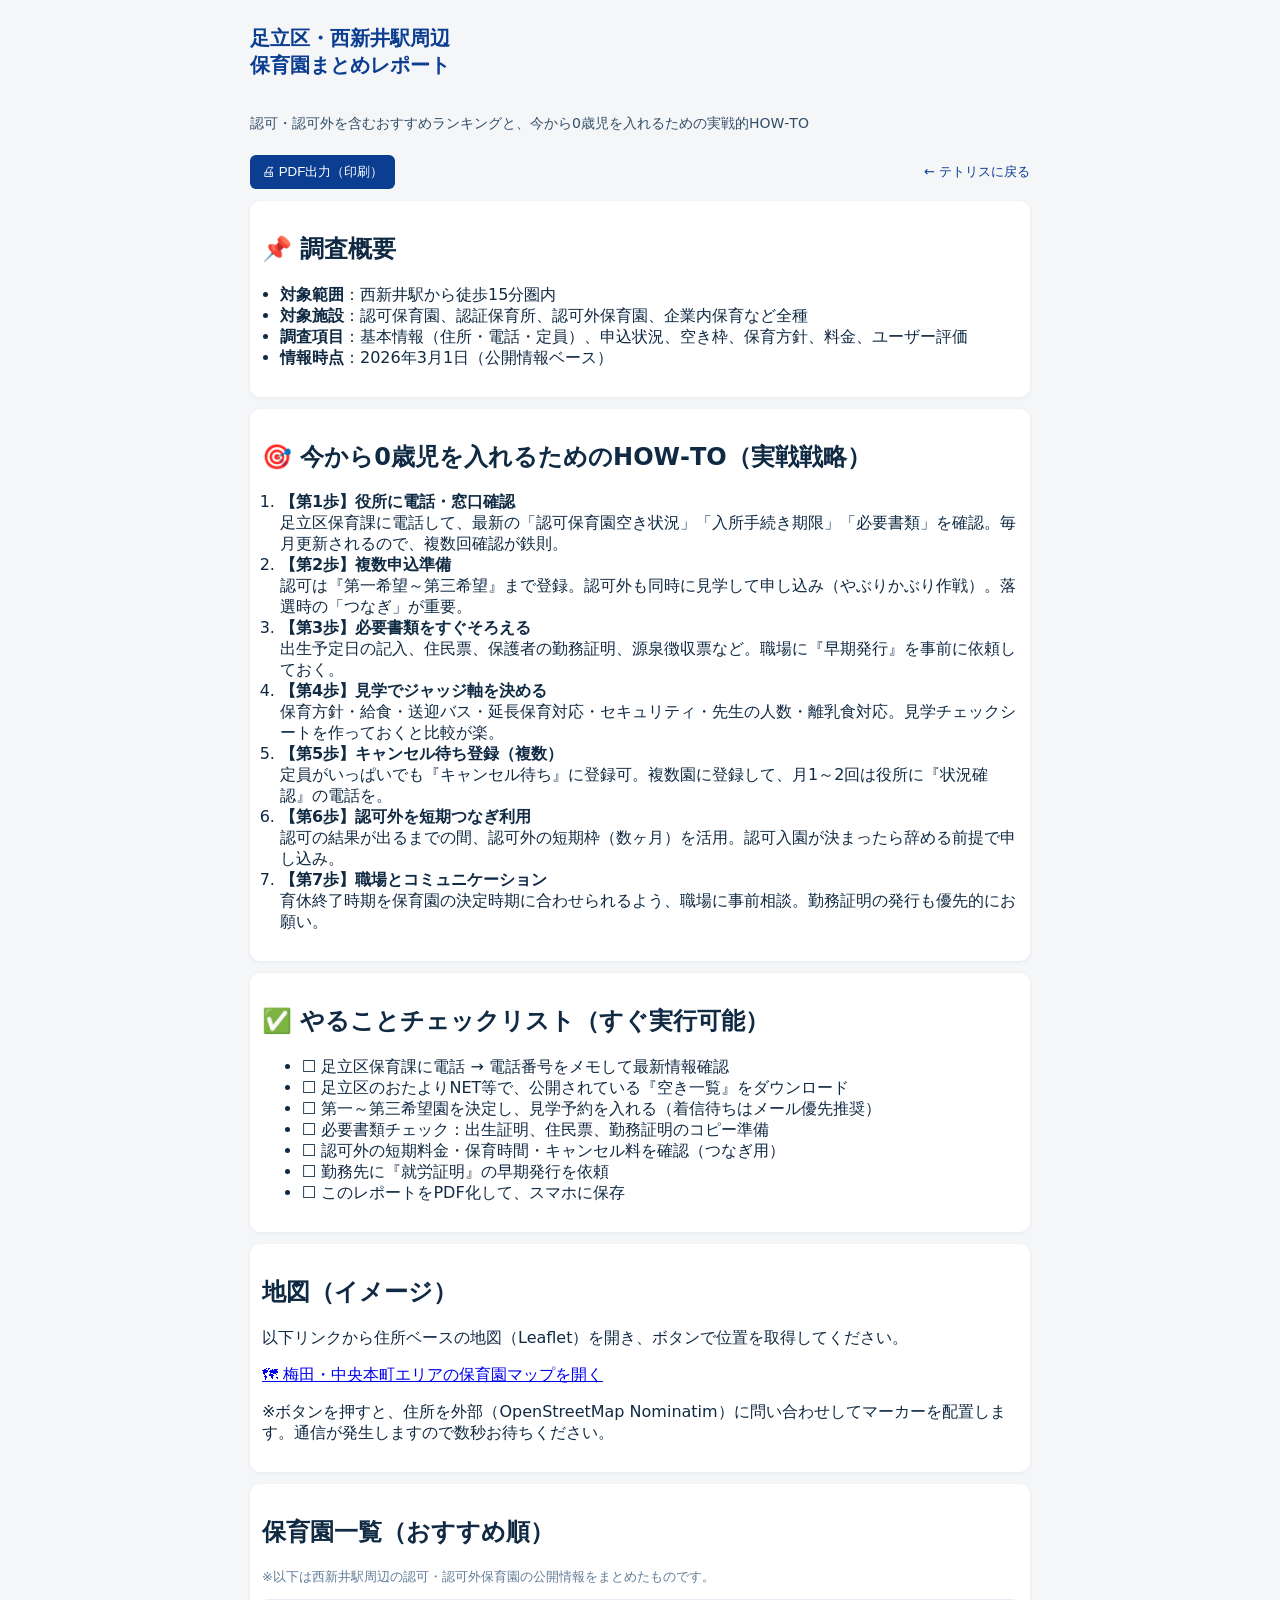
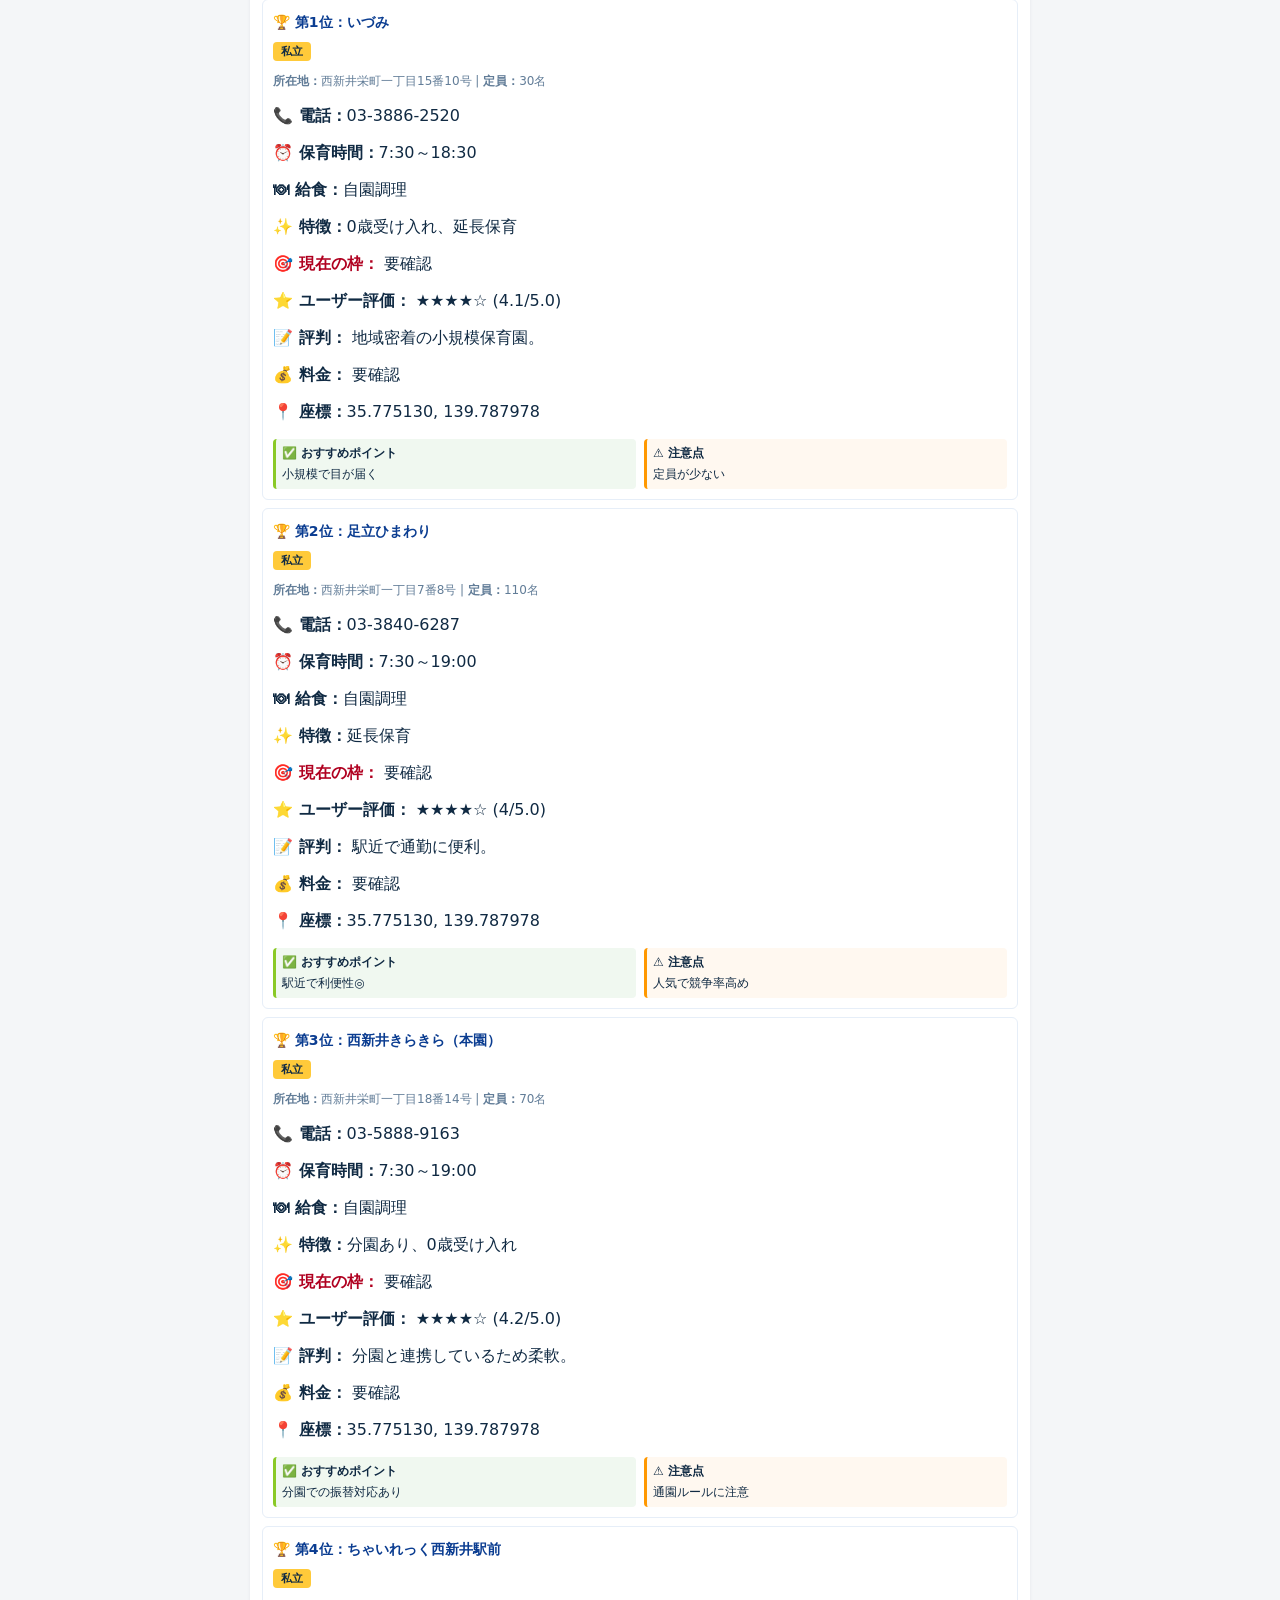
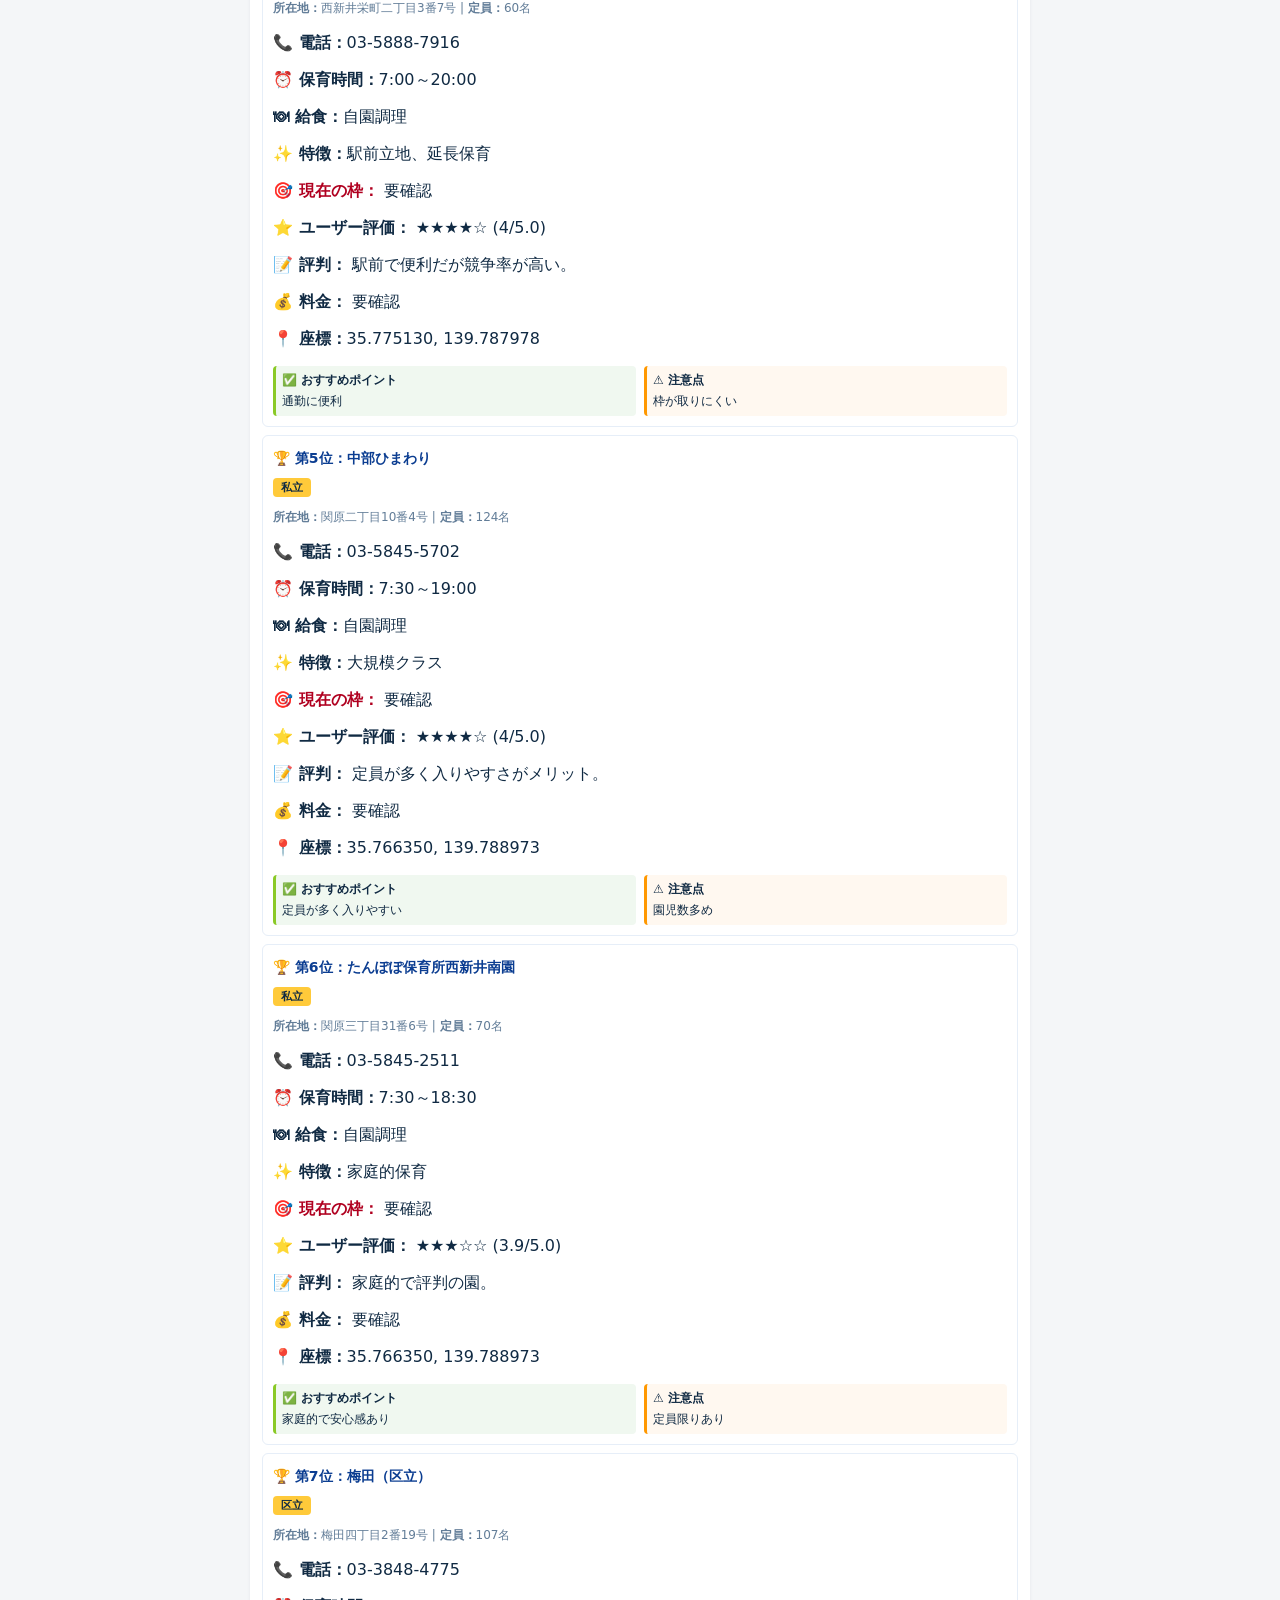
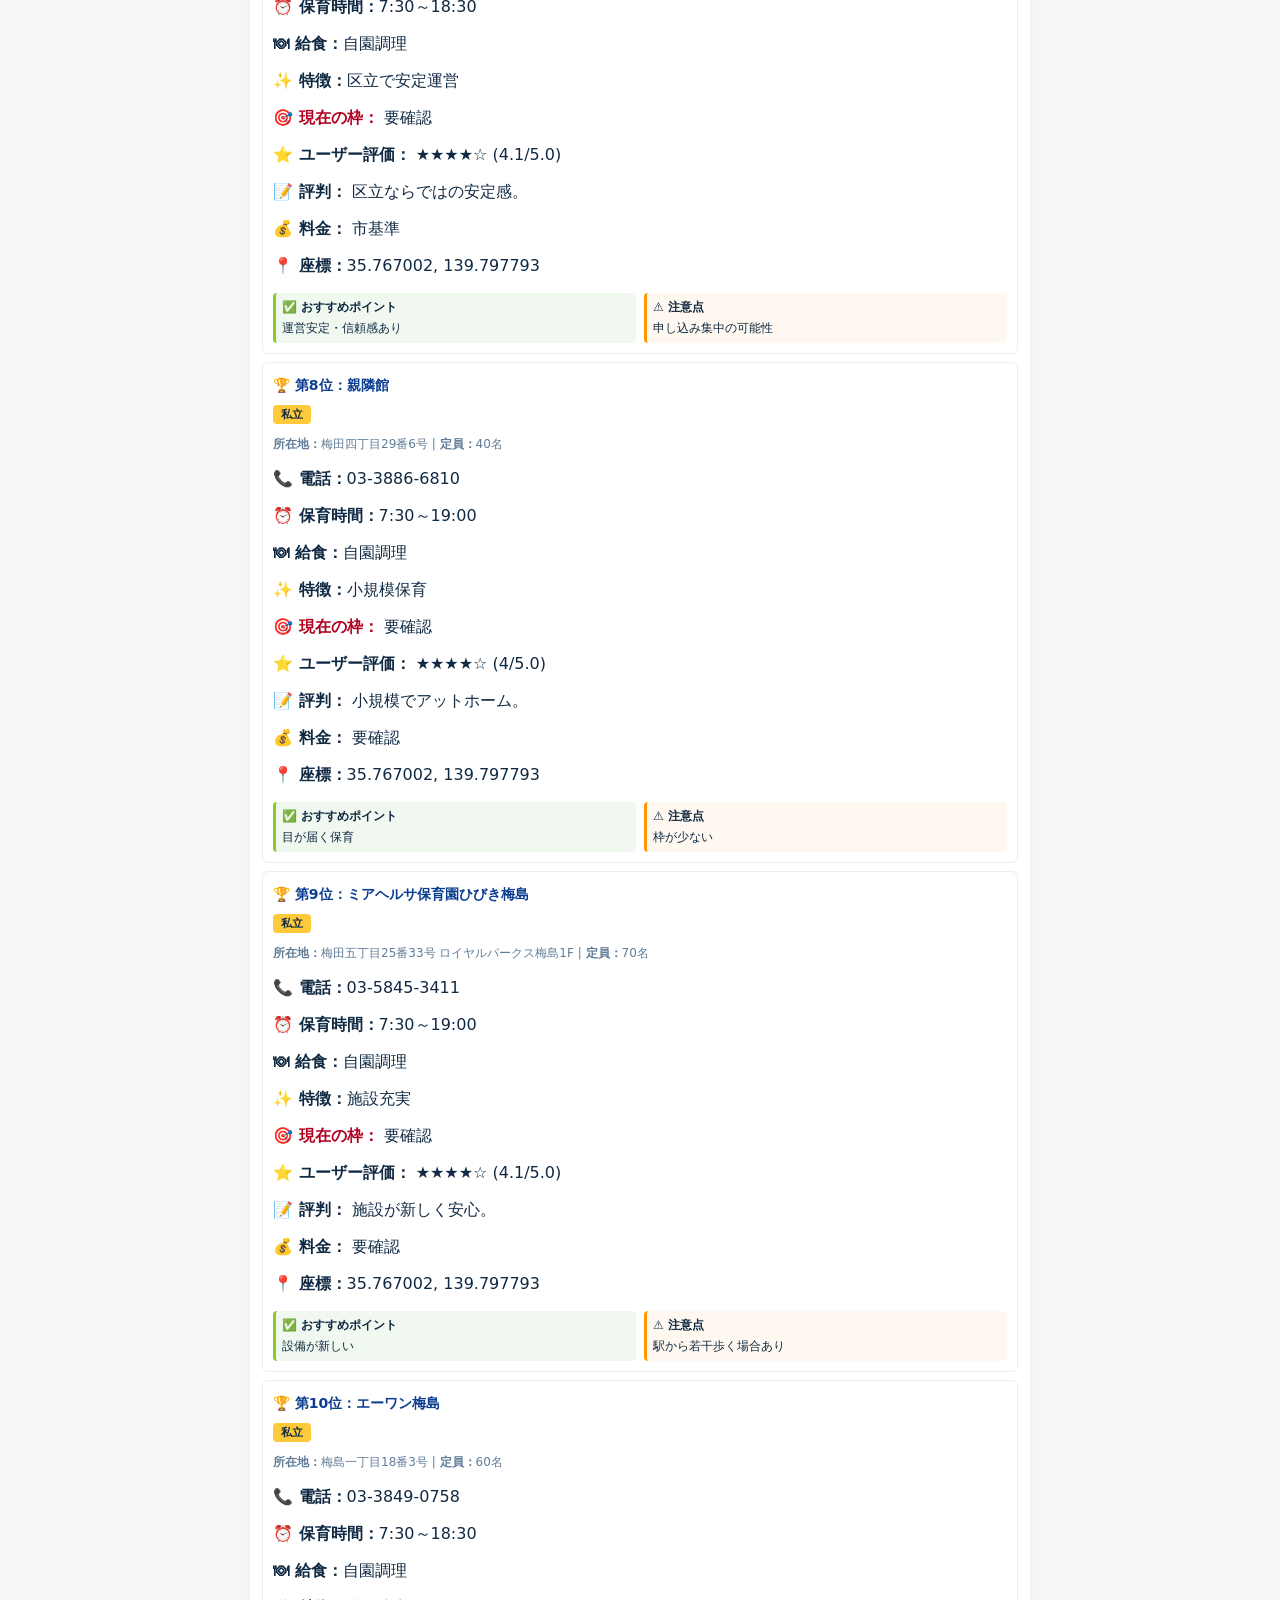
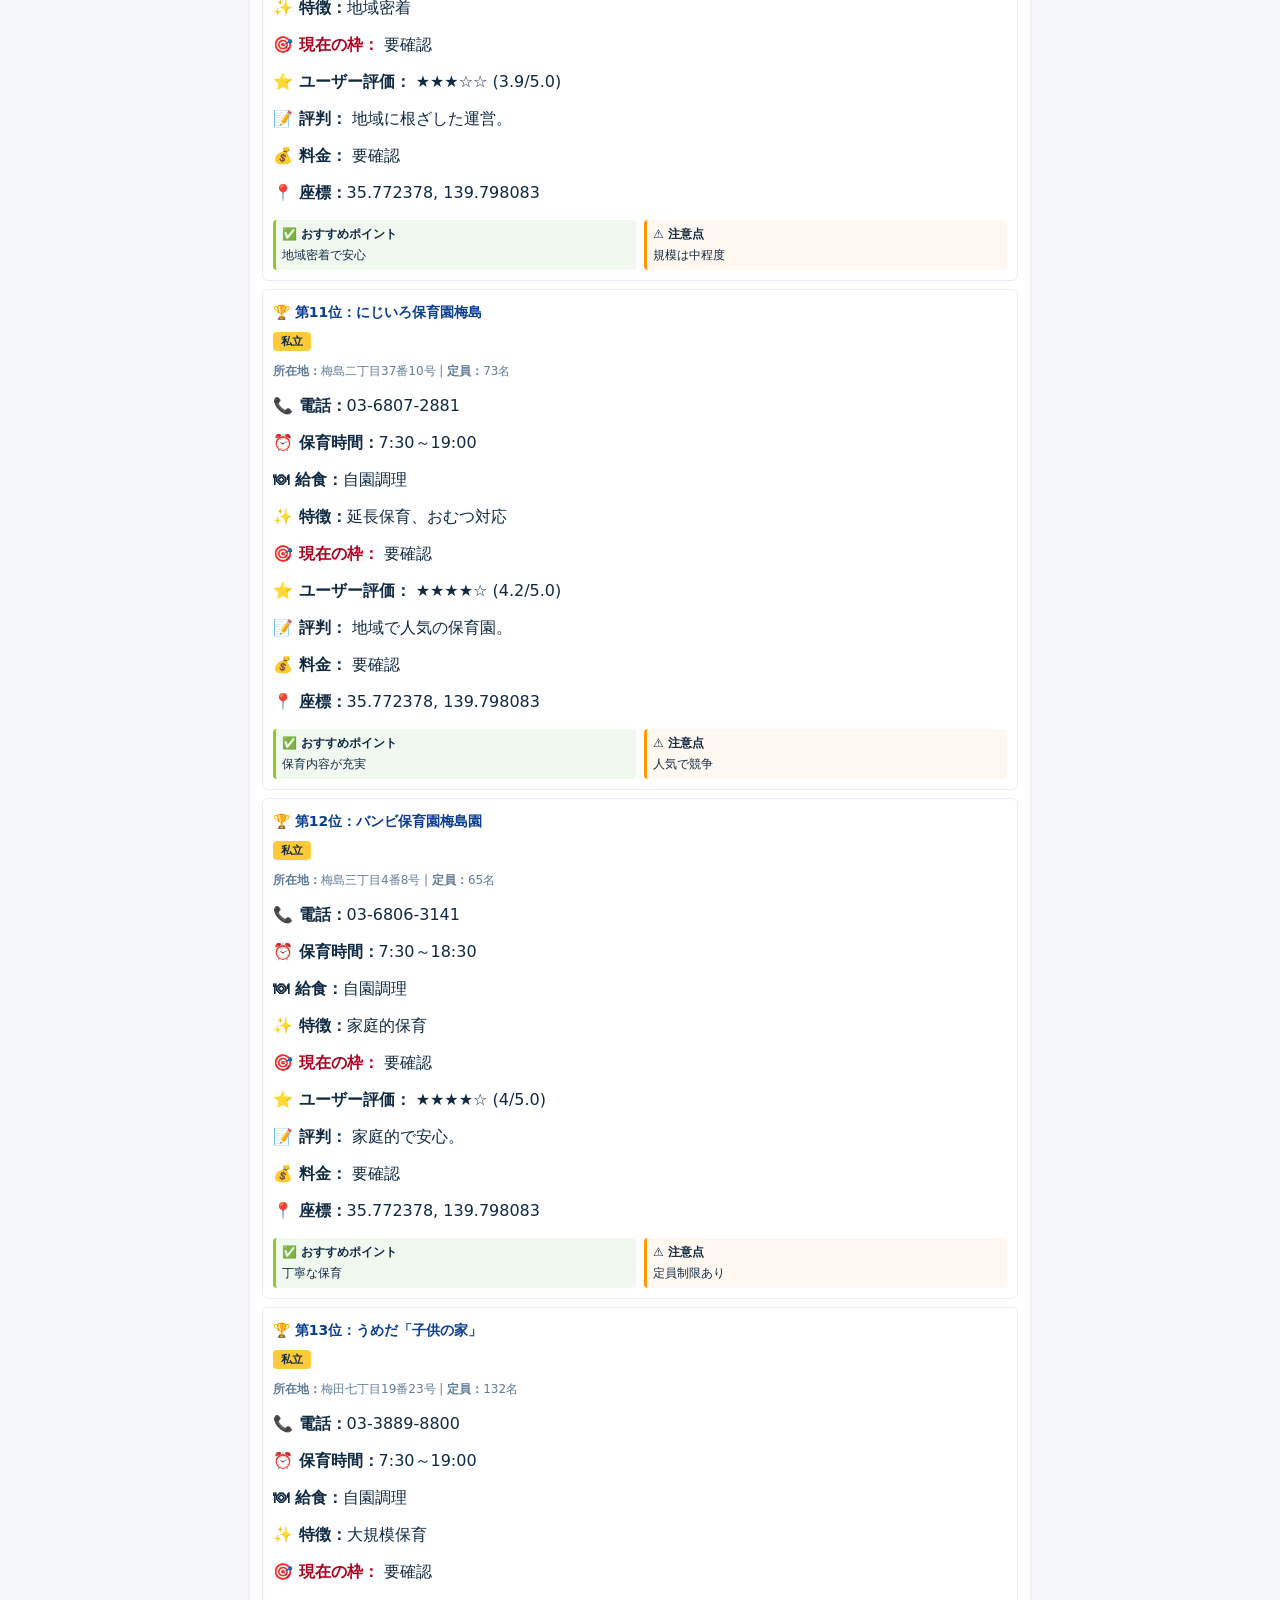
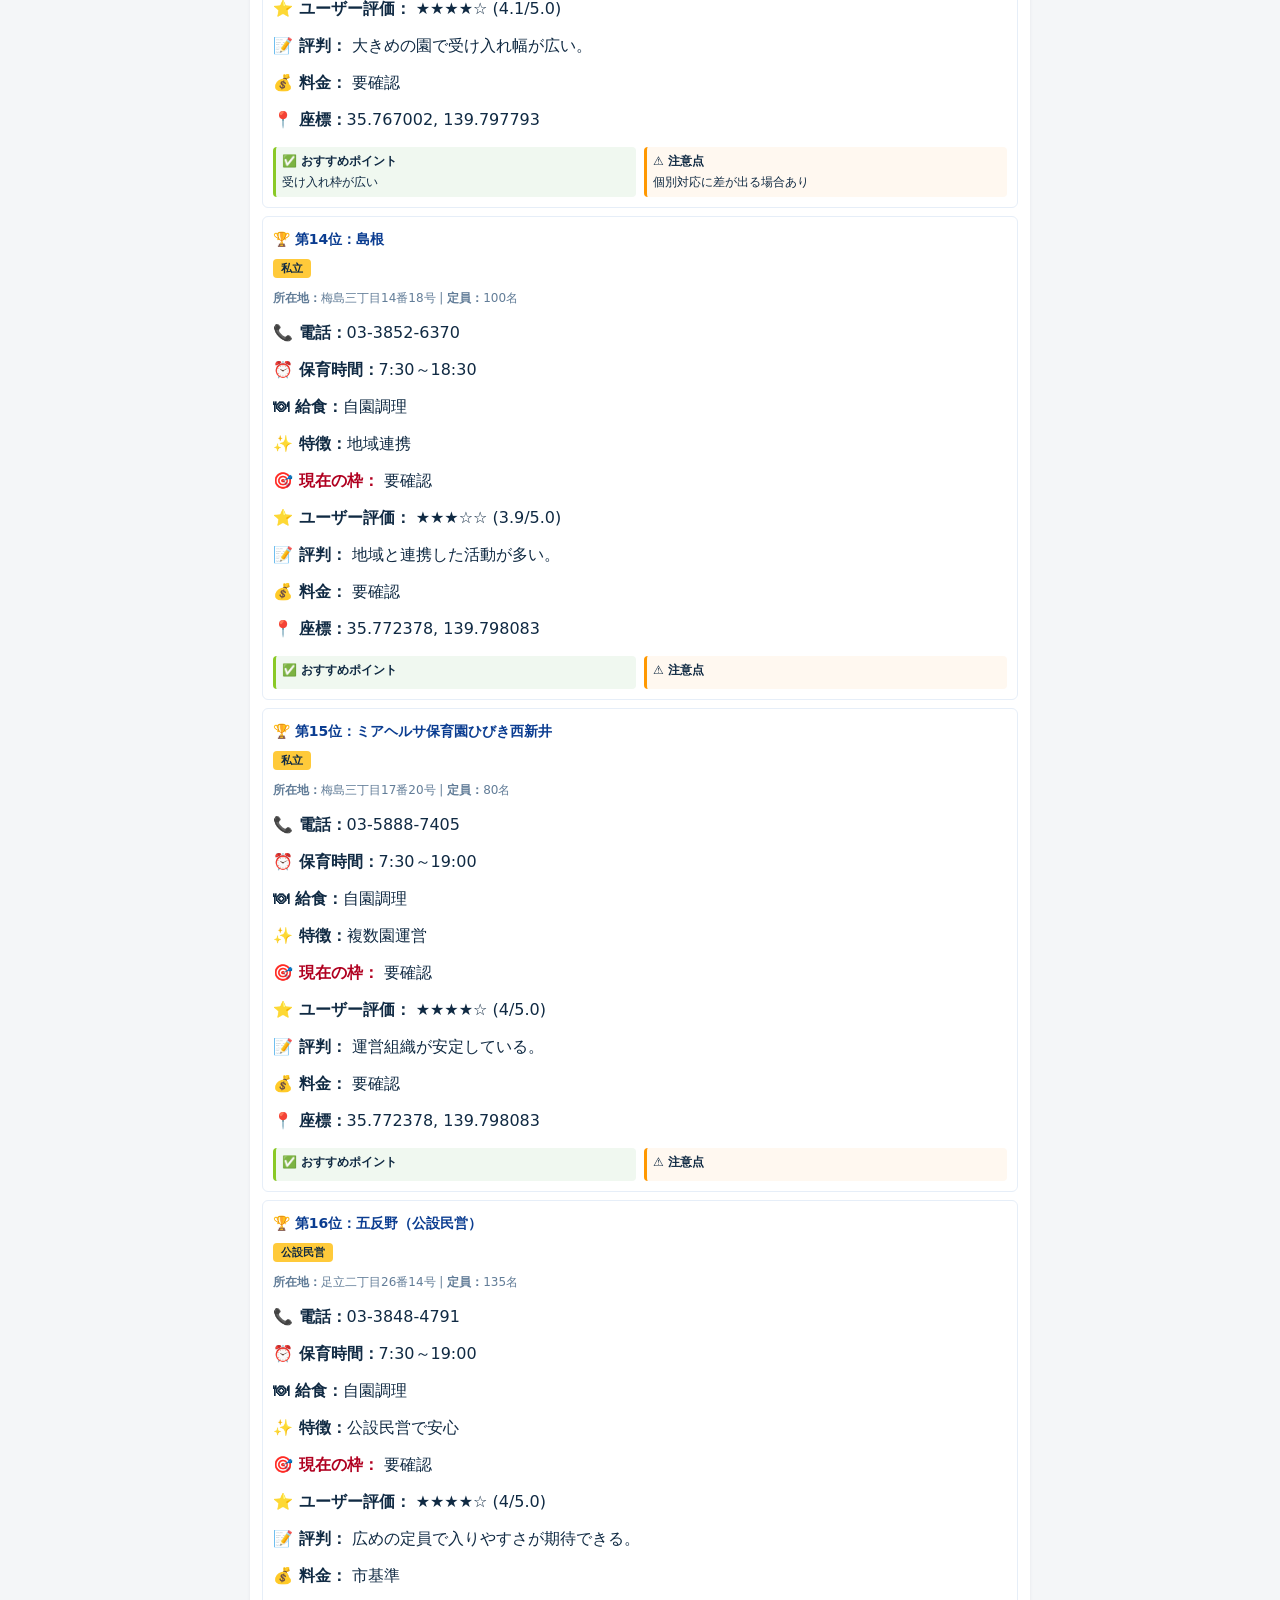
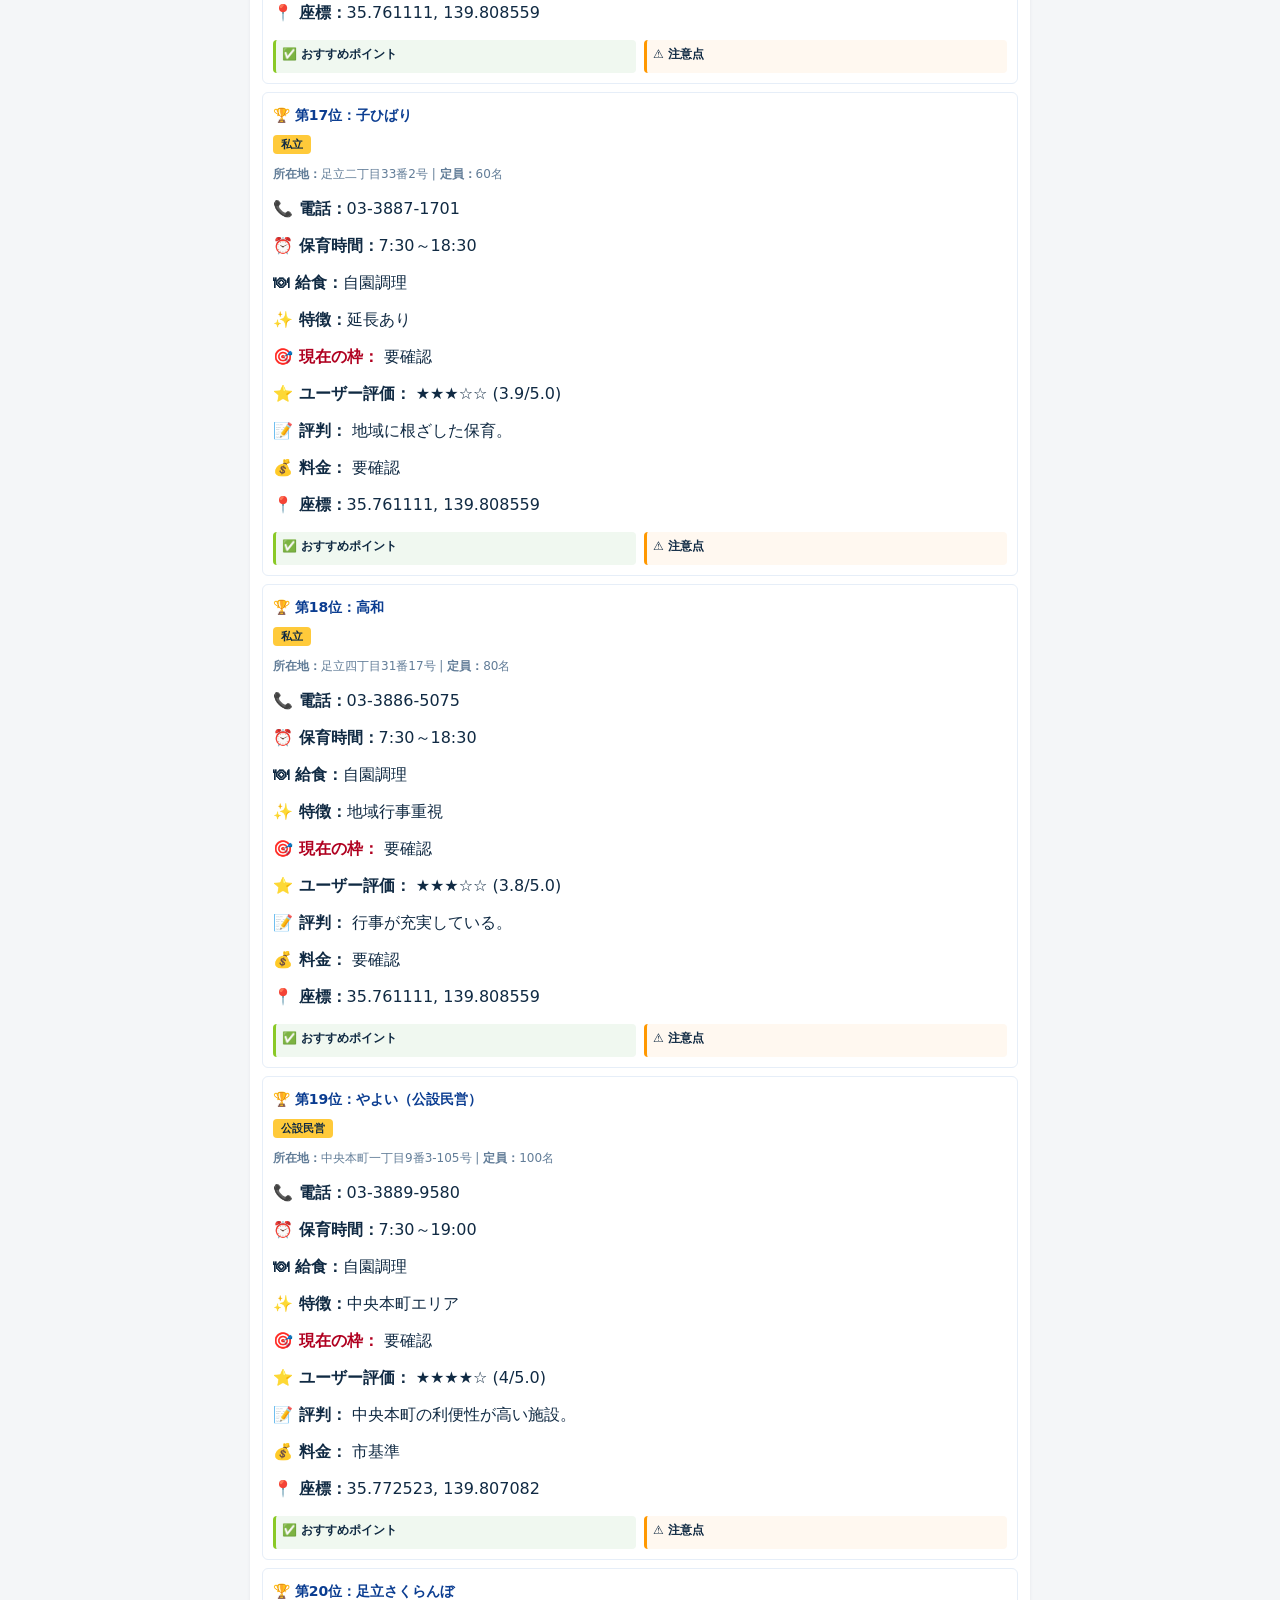
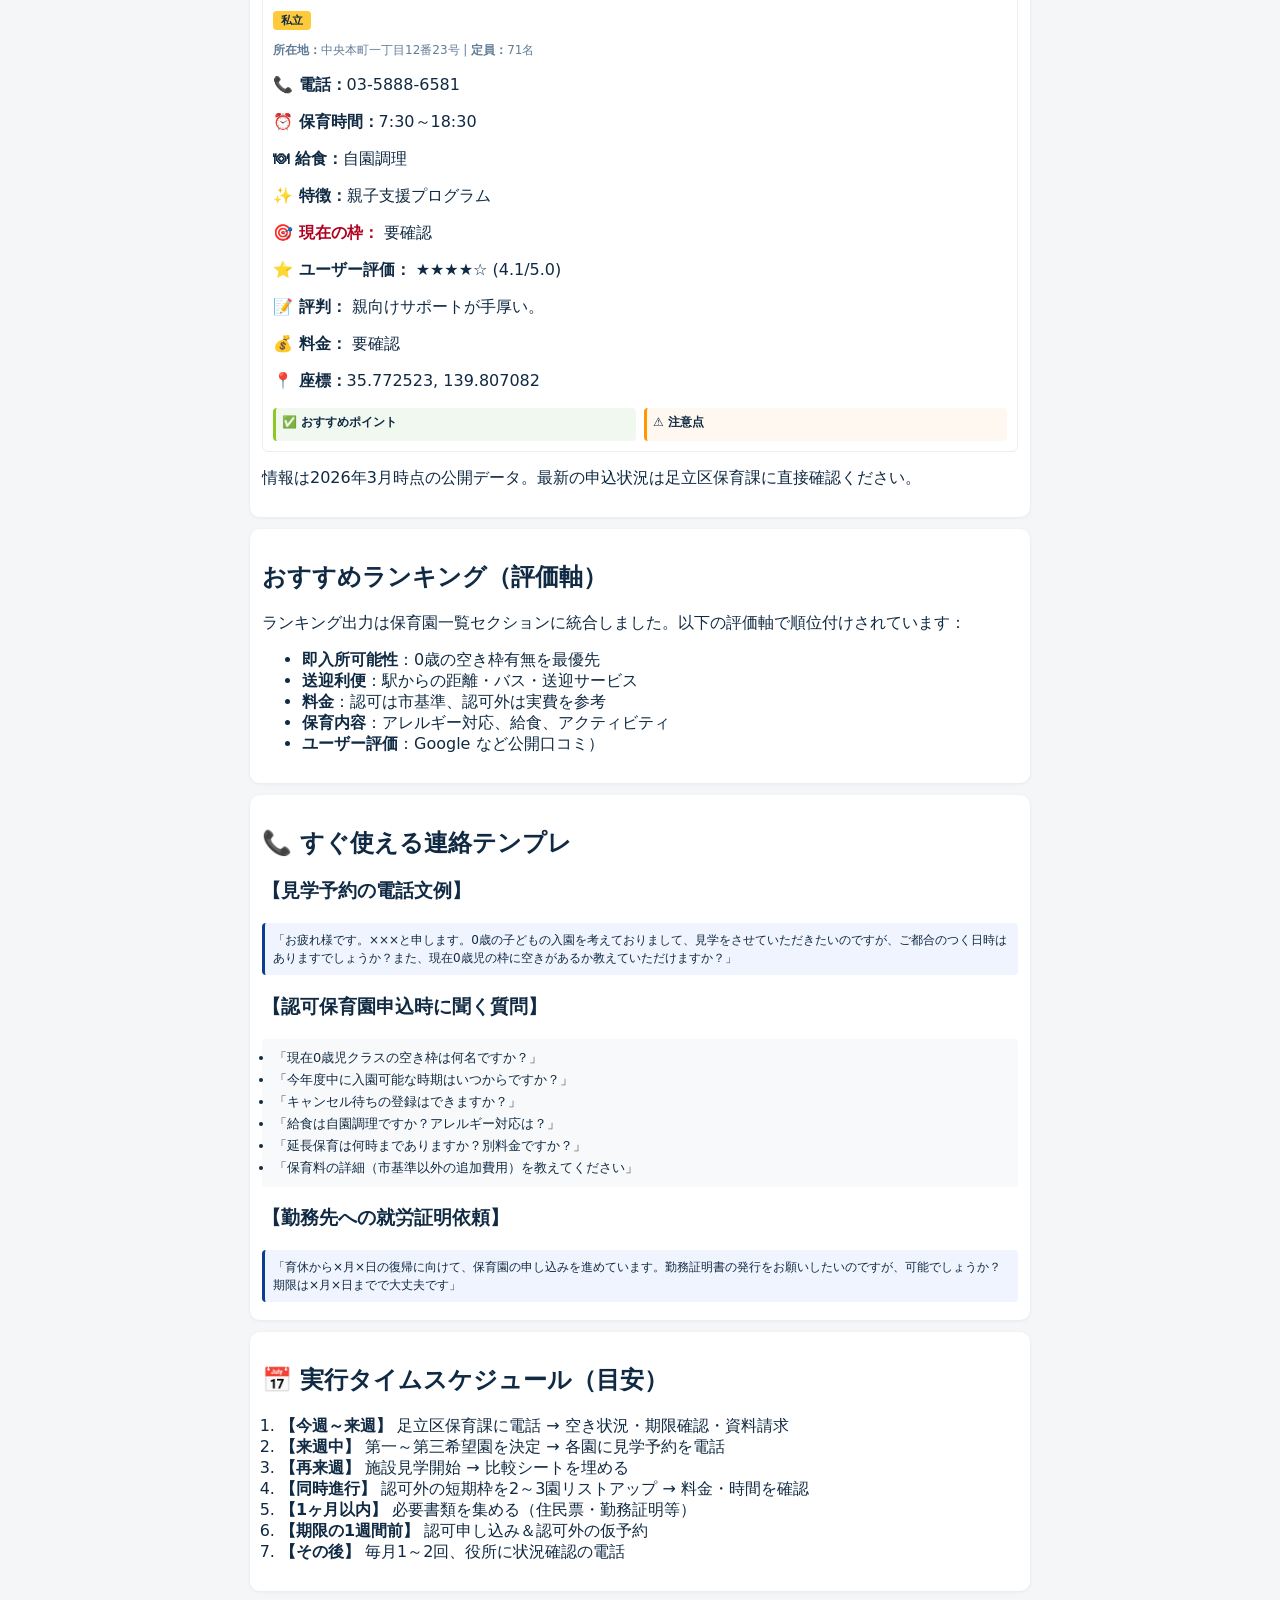
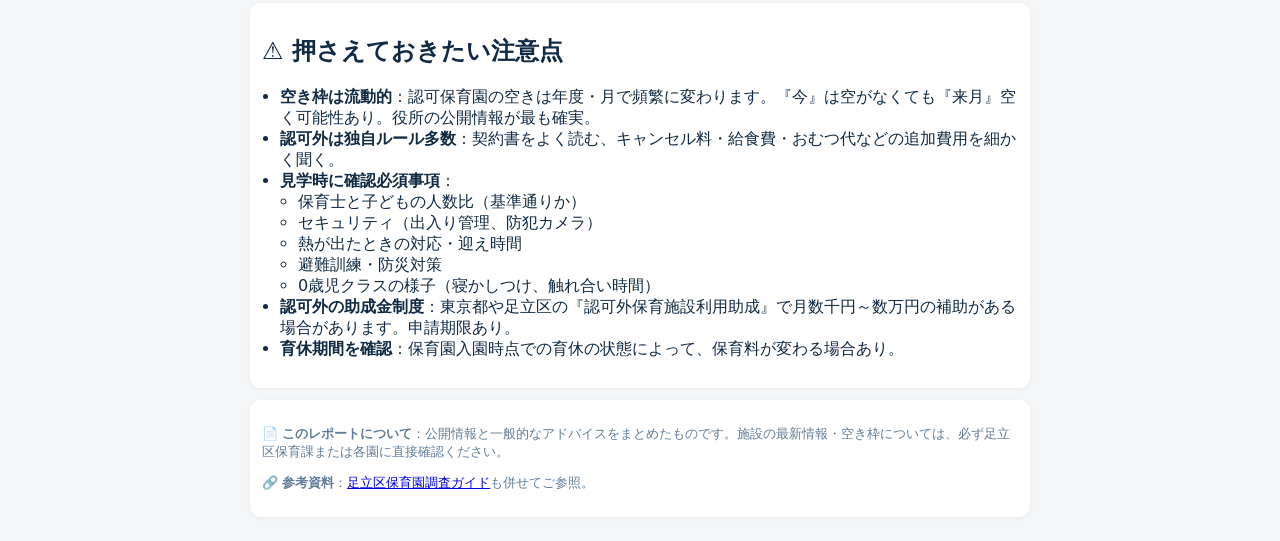
==== adachi_nishiarai_childcare_report.html @ 22ed928a "Initial commit: Adachi Nishiarai Nursery Review with Map" ====
<!doctype html>
<html lang="ja">
<head>
<meta charset="utf-8">
<meta name="viewport" content="width=device-width,initial-scale=1">
<title>足立区西新井駅 保育園レポート</title>
<link rel="stylesheet" href="report.css">
</head>
<body>
<main class="container">
  <header>
    <h1>足立区・西新井駅周辺<br>保育園まとめレポート</h1>
    <p class="lead">認可・認可外を含むおすすめランキングと、今から0歳児を入れるための実戦的HOW‑TO</p>
    <div class="actions">
      <button id="printBtn">🖨 PDF出力（印刷）</button>
      <a href="index.html" class="back-link">← テトリスに戻る</a>
    </div>
  </header>

  <section class="summary card">
    <h2>📌 調査概要</h2>
    <ul>
      <li><strong>対象範囲</strong>：西新井駅から徒歩15分圏内</li>
      <li><strong>対象施設</strong>：認可保育園、認証保育所、認可外保育園、企業内保育など全種</li>
      <li><strong>調査項目</strong>：基本情報（住所・電話・定員）、申込状況、空き枠、保育方針、料金、ユーザー評価</li>
      <li><strong>情報時点</strong>：2026年3月1日（公開情報ベース）</li>
    </ul>
  </section>

  <section class="howto card">
    <h2>🎯 今から0歳児を入れるためのHOW‑TO（実戦戦略）</h2>
    <ol>
      <li><strong>【第1歩】役所に電話・窓口確認</strong><br>
        足立区保育課に電話して、最新の「認可保育園空き状況」「入所手続き期限」「必要書類」を確認。毎月更新されるので、複数回確認が鉄則。</li>
      <li><strong>【第2歩】複数申込準備</strong><br>
        認可は『第一希望～第三希望』まで登録。認可外も同時に見学して申し込み（やぶりかぶり作戦）。落選時の「つなぎ」が重要。</li>
      <li><strong>【第3歩】必要書類をすぐそろえる</strong><br>
        出生予定日の記入、住民票、保護者の勤務証明、源泉徴収票など。職場に『早期発行』を事前に依頼しておく。</li>
      <li><strong>【第4歩】見学でジャッジ軸を決める</strong><br>
        保育方針・給食・送迎バス・延長保育対応・セキュリティ・先生の人数・離乳食対応。見学チェックシートを作っておくと比較が楽。</li>
      <li><strong>【第5歩】キャンセル待ち登録（複数）</strong><br>
        定員がいっぱいでも『キャンセル待ち』に登録可。複数園に登録して、月1～2回は役所に『状況確認』の電話を。</li>
      <li><strong>【第6歩】認可外を短期つなぎ利用</strong><br>
        認可の結果が出るまでの間、認可外の短期枠（数ヶ月）を活用。認可入園が決まったら辞める前提で申し込み。</li>
      <li><strong>【第7歩】職場とコミュニケーション</strong><br>
        育休終了時期を保育園の決定時期に合わせられるよう、職場に事前相談。勤務証明の発行も優先的にお願い。</li>
    </ol>
  </section>

  <section class="checklist card">
    <h2>✅ やることチェックリスト（すぐ実行可能）</h2>
    <ul>
      <li>☐ 足立区保育課に電話 → 電話番号をメモして最新情報確認</li>
      <li>☐ 足立区のおたよりNET等で、公開されている『空き一覧』をダウンロード</li>
      <li>☐ 第一～第三希望園を決定し、見学予約を入れる（着信待ちはメール優先推奨）</li>
      <li>☐ 必要書類チェック：出生証明、住民票、勤務証明のコピー準備</li>
      <li>☐ 認可外の短期料金・保育時間・キャンセル料を確認（つなぎ用）</li>
      <li>☐ 勤務先に『就労証明』の早期発行を依頼</li>
      <li>☐ このレポートをPDF化して、スマホに保存</li>
    </ul>
  </section>

  <section class="map card">
    <h2>地図（イメージ）</h2>
    <div class="map-viz">
      <!-- 実地図（外部の地図生成ページへリンク） -->
      <p>以下リンクから住所ベースの地図（Leaflet）を開き、ボタンで位置を取得してください。</p>
      <p><a href="nursery_map.html" target="_blank" rel="noopener">🗺 梅田・中央本町エリアの保育園マップを開く</a></p>
      <p class="caption">※ボタンを押すと、住所を外部（OpenStreetMap Nominatim）に問い合わせしてマーカーを配置します。通信が発生しますので数秒お待ちください。</p>
    </div>
  </section>

  <section class="list card">
    <h2>保育園一覧（おすすめ順）</h2>
    <p class="muted">※以下は西新井駅周辺の認可・認可外保育園の公開情報をまとめたものです。</p>
    <div id="nursery-list-dynamic">
      <!-- nursery_data.js により動的に填充 -->
      <p>読み込み中...</p>
    </div>
    <p class="note">情報は2026年3月時点の公開データ。最新の申込状況は足立区保育課に直接確認ください。</p>
  </section>

  <section class="ranking card">
    <h2>おすすめランキング（評価軸）</h2>
    <p>ランキング出力は保育園一覧セクションに統合しました。以下の評価軸で順位付けされています：</p>
    <ul>
      <li><strong>即入所可能性</strong>：0歳の空き枠有無を最優先</li>
      <li><strong>送迎利便</strong>：駅からの距離・バス・送迎サービス</li>
      <li><strong>料金</strong>：認可は市基準、認可外は実費を参考</li>
      <li><strong>保育内容</strong>：アレルギー対応、給食、アクティビティ</li>
      <li><strong>ユーザー評価</strong>：Google など公開口コミ）</li>
    </ul>
  </section>

  <section class="templates card">
    <h2>📞 すぐ使える連絡テンプレ</h2>
    
    <h3>【見学予約の電話文例】</h3>
    <p class="template-box">「お疲れ様です。×××と申します。0歳の子どもの入園を考えておりまして、見学をさせていただきたいのですが、ご都合のつく日時はありますでしょうか？また、現在0歳児の枠に空きがあるか教えていただけますか？」</p>

    <h3>【認可保育園申込時に聞く質問】</h3>
    <ul class="qa-list">
      <li>「現在0歳児クラスの空き枠は何名ですか？」</li>
      <li>「今年度中に入園可能な時期はいつからですか？」</li>
      <li>「キャンセル待ちの登録はできますか？」</li>
      <li>「給食は自園調理ですか？アレルギー対応は？」</li>
      <li>「延長保育は何時までありますか？別料金ですか？」</li>
      <li>「保育料の詳細（市基準以外の追加費用）を教えてください」</li>
    </ul>

    <h3>【勤務先への就労証明依頼】</h3>
    <p class="template-box">「育休から×月×日の復帰に向けて、保育園の申し込みを進めています。勤務証明書の発行をお願いしたいのですが、可能でしょうか？期限は×月×日までで大丈夫です」</p>
  </section>

  <section class="strategy card">
    <h2>📅 実行タイムスケジュール（目安）</h2>
    <ol>
      <li><strong>【今週～来週】</strong> 足立区保育課に電話 → 空き状況・期限確認・資料請求</li>
      <li><strong>【来週中】</strong> 第一～第三希望園を決定 → 各園に見学予約を電話</li>
      <li><strong>【再来週】</strong> 施設見学開始 → 比較シートを埋める</li>
      <li><strong>【同時進行】</strong> 認可外の短期枠を2～3園リストアップ → 料金・時間を確認</li>
      <li><strong>【1ヶ月以内】</strong> 必要書類を集める（住民票・勤務証明等）</li>
      <li><strong>【期限の1週間前】</strong> 認可申し込み＆認可外の仮予約</li>
      <li><strong>【その後】</strong> 毎月1～2回、役所に状況確認の電話</li>
    </ol>
  </section>

  <section class="extras card">
    <h2>⚠️ 押さえておきたい注意点</h2>
    <ul>
      <li><strong>空き枠は流動的</strong>：認可保育園の空きは年度・月で頻繁に変わります。『今』は空がなくても『来月』空く可能性あり。役所の公開情報が最も確実。</li>
      <li><strong>認可外は独自ルール多数</strong>：契約書をよく読む、キャンセル料・給食費・おむつ代などの追加費用を細かく聞く。</li>
      <li><strong>見学時に確認必須事項</strong>：
        <ul>
          <li>保育士と子どもの人数比（基準通りか）</li>
          <li>セキュリティ（出入り管理、防犯カメラ）</li>
          <li>熱が出たときの対応・迎え時間</li>
          <li>避難訓練・防災対策</li>
          <li>0歳児クラスの様子（寝かしつけ、触れ合い時間）</li>
        </ul>
      </li>
      <li><strong>認可外の助成金制度</strong>：東京都や足立区の『認可外保育施設利用助成』で月数千円～数万円の補助がある場合があります。申請期限あり。</li>
      <li><strong>育休期間を確認</strong>：保育園入園時点での育休の状態によって、保育料が変わる場合あり。</li>
    </ul>
  </section>

  <footer class="card small">
    <p class="muted">📄 <strong>このレポートについて</strong>：公開情報と一般的なアドバイスをまとめたものです。施設の最新情報・空き枠については、必ず足立区保育課または各園に直接確認ください。</p>
    <p class="muted">🔗 <strong>参考資料</strong>：<a href="childcare_research_guide.txt" download>足立区保育園調査ガイド</a>も併せてご参照。</p>
  </footer>
</main>
<script src="nursery_data.js"></script>
<script>
document.getElementById('printBtn').addEventListener('click', ()=>{window.print();});
</script>
</body>
</html>
---- report.css ----
*{box-sizing:border-box}body{font-family:system-ui,-apple-system,Segoe UI,Roboto,'Hiragino Kaku Gothic ProN',Meiryo,'Noto Sans JP',sans-serif;background:#f4f6f8;color:#102a43;margin:0;padding:12px}
.container{max-width:780px;margin:0 auto}
header{display:flex;flex-direction:column;gap:8px;margin-bottom:12px}
h1{font-size:20px;color:#0b3d91}
.lead{font-size:14px;color:#334e68}
.actions{display:flex;gap:8px;align-items:center}
#printBtn{background:#0b3d91;color:#fff;border:none;padding:8px 12px;border-radius:6px;cursor:pointer}
.back-link{margin-left:auto;color:#0b3d91;text-decoration:none;font-size:13px}
.card{background:#fff;border-radius:10px;padding:12px;margin-bottom:12px;box-shadow:0 1px 4px rgba(16,42,67,0.06)}
.summary ul, .howto ol, .strategy ol, .extras ul{padding-left:18px}
.facility{border:1px solid #e6eef8;padding:10px;margin-bottom:8px;border-radius:6px}
.facility h3{margin:4px 0 8px;color:#0b3d91;font-size:14px}
.meta{font-size:12px;color:#627d98;margin:4px 0}
.status strong{color:#b00020}
.rating{margin-top:6px}
.qa-list{padding:6px 12px;background:#f8f9fa;border-radius:4px}
.qa-list li{margin:4px 0;font-size:13px}
.template-box{background:#f0f4ff;border-left:3px solid #0b3d91;padding:8px;border-radius:4px;margin:6px 0;font-size:12px;line-height:1.5}
.muted{color:#627d98;font-size:13px}
.small{font-size:12px}
.badge{display:inline-block;padding:2px 8px;border-radius:4px;font-size:11px;font-weight:bold;margin:0 4px 8px 0}
.badge-OK{background:#8ac926;color:#fff}
.badge-warning{background:#ffca3a;color:#102a43}
.pros-cons{display:grid;grid-template-columns:1fr 1fr;gap:8px;margin-top:8px;font-size:12px}
.pros{background:#f0f8f0;padding:6px;border-radius:4px;border-left:3px solid #8ac926}
.cons{background:#fff8f0;padding:6px;border-radius:4px;border-left:3px solid #ff9800}
.pros strong, .cons strong{display:block;margin-bottom:4px}
.pros br, .cons br{display:block;content:'';margin:2px 0}
#nursery-list-dynamic .facility{border:1px solid #e6eef8;padding:10px;margin-bottom:8px;border-radius:6px}
@media (max-width:600px){body{padding:8px}.container{padding:0}.pros-cons{grid-template-columns:1fr}}
@media print{body{background:#fff} .actions{display:none} .card{box-shadow:none;border:1px solid #ddd} header h1{font-size:18px}}
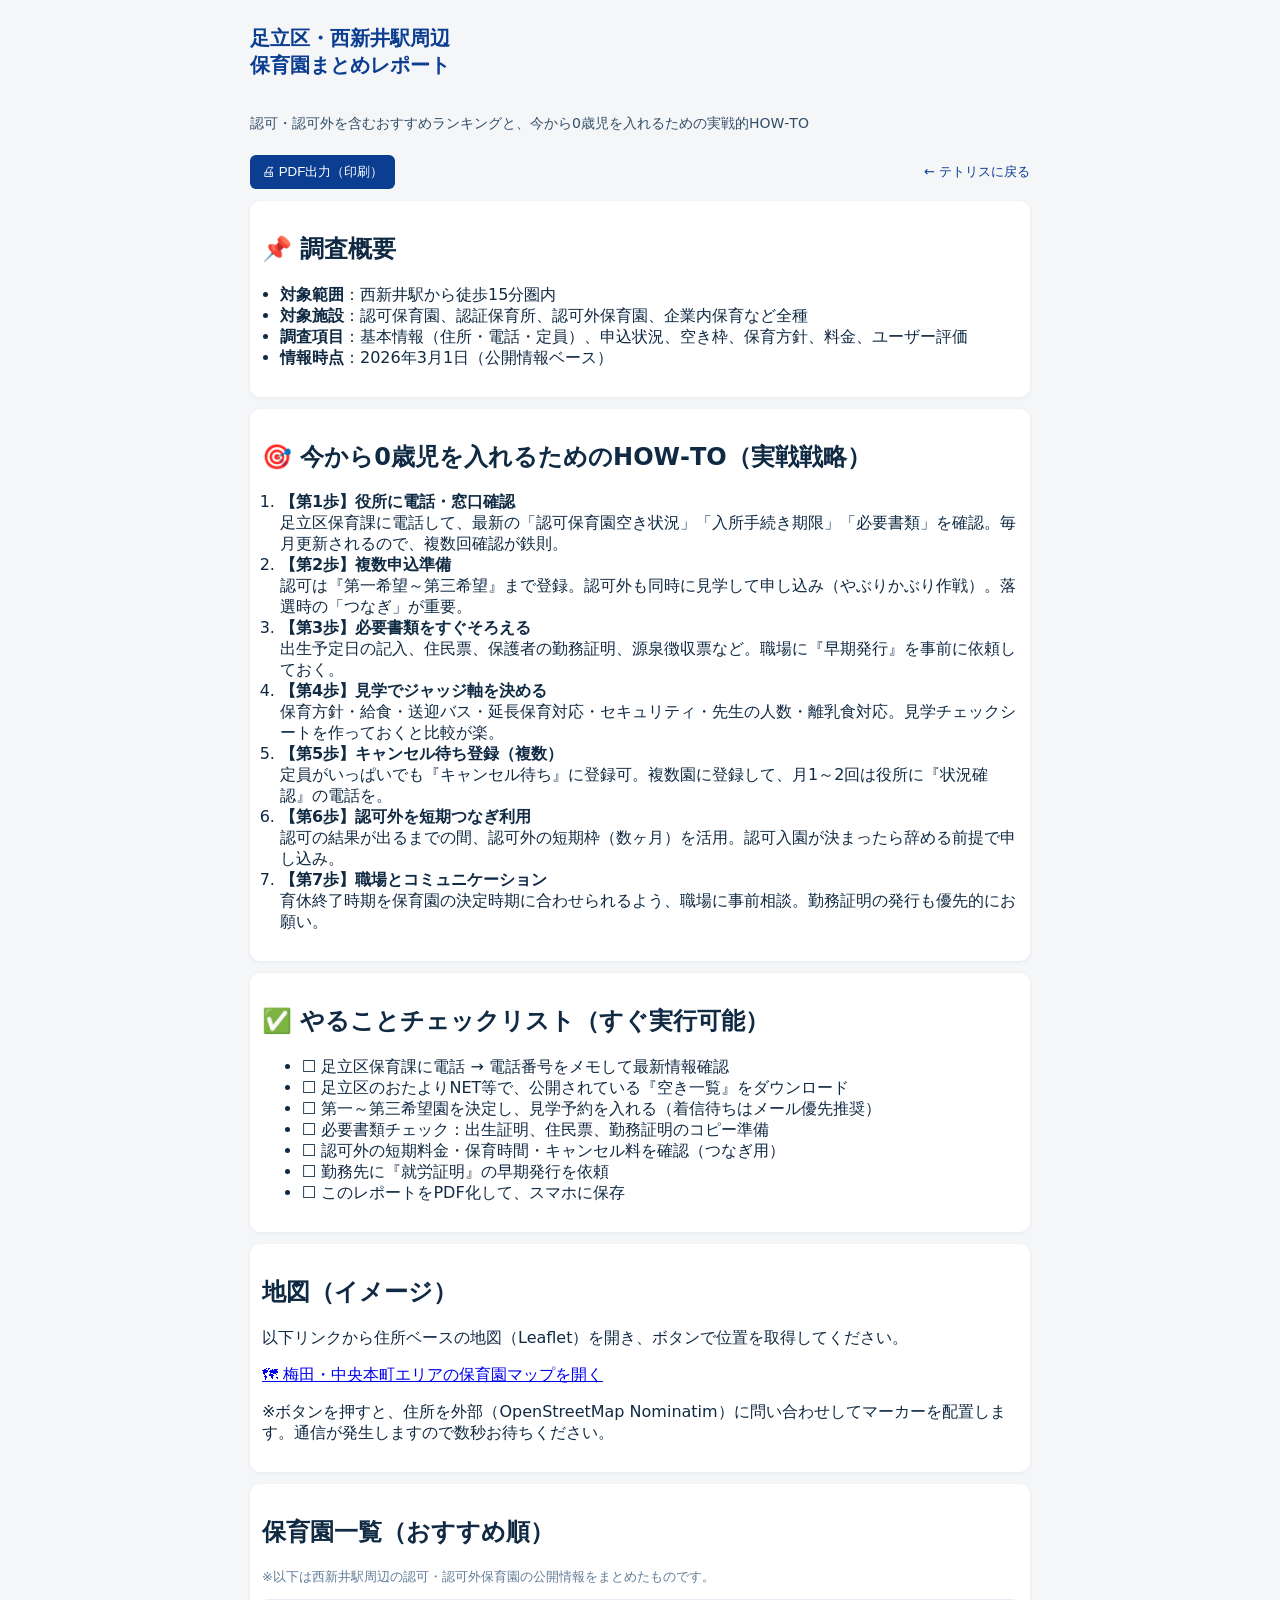
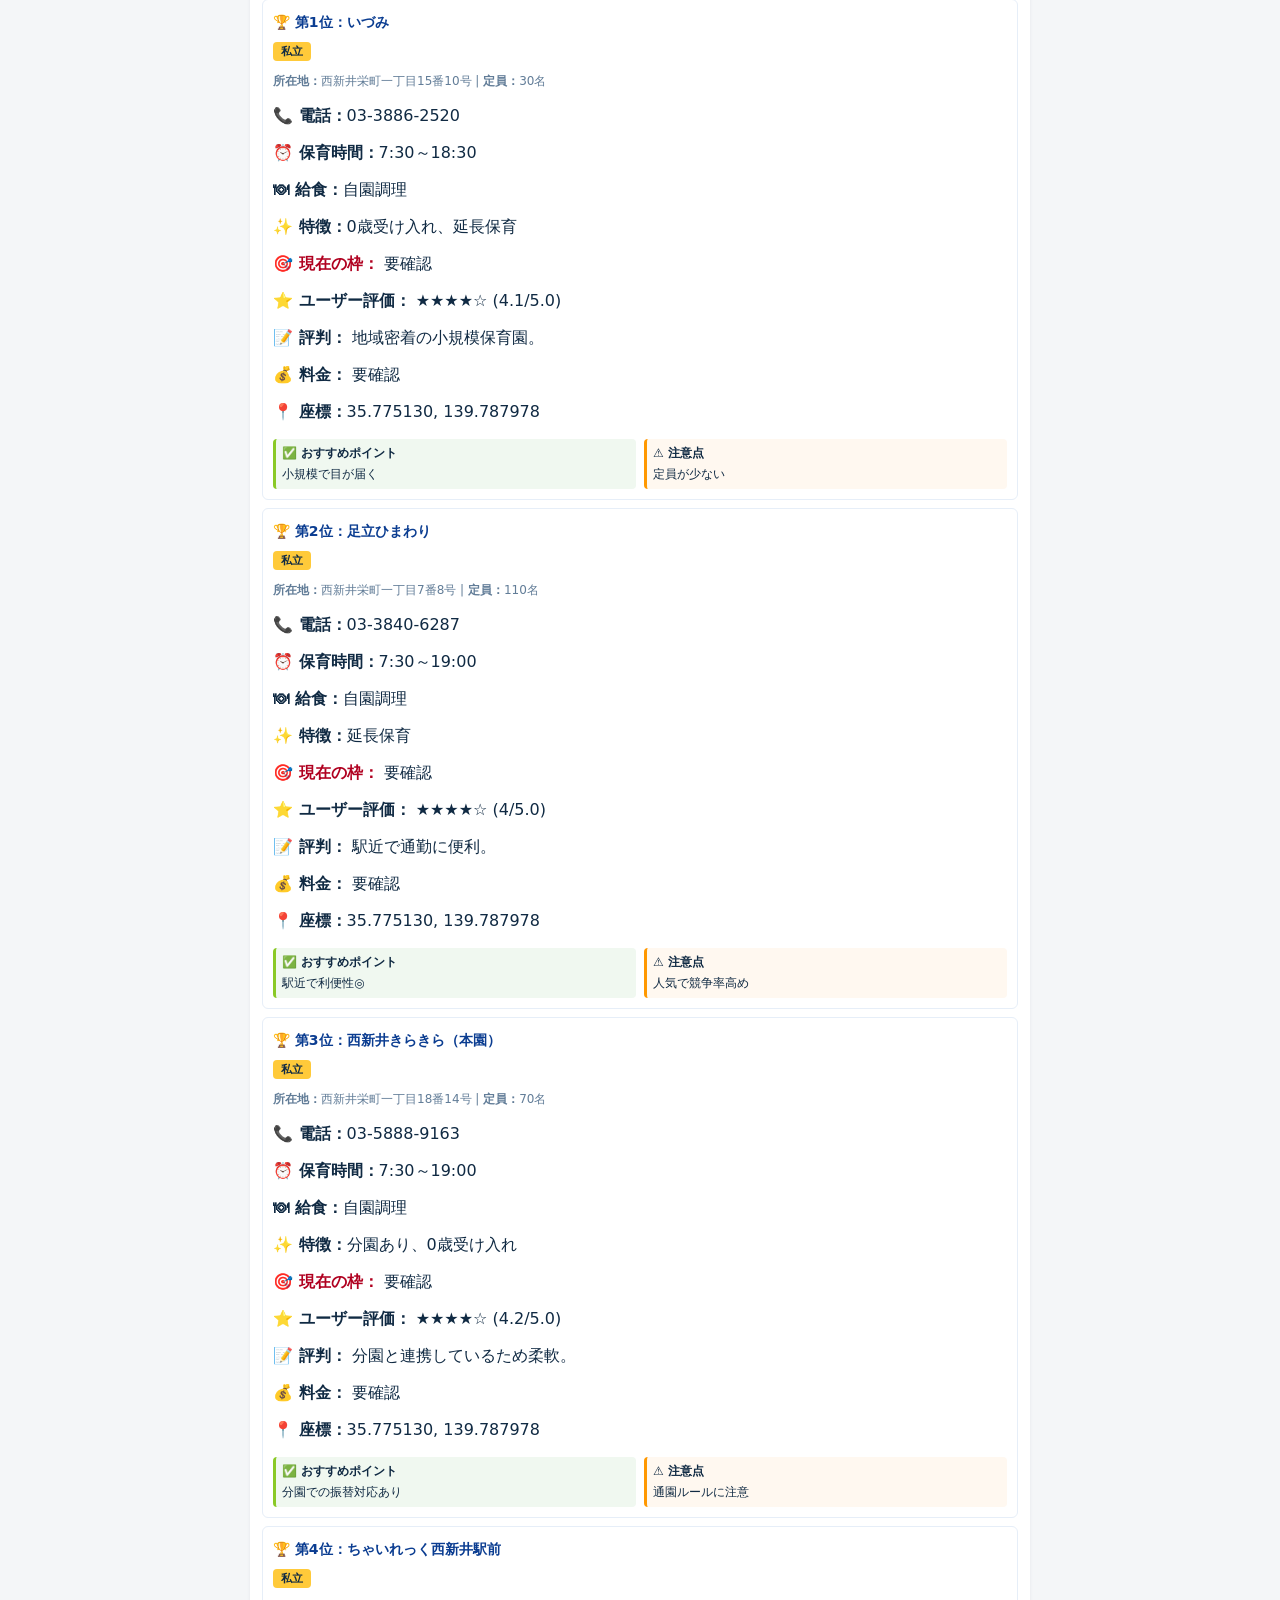
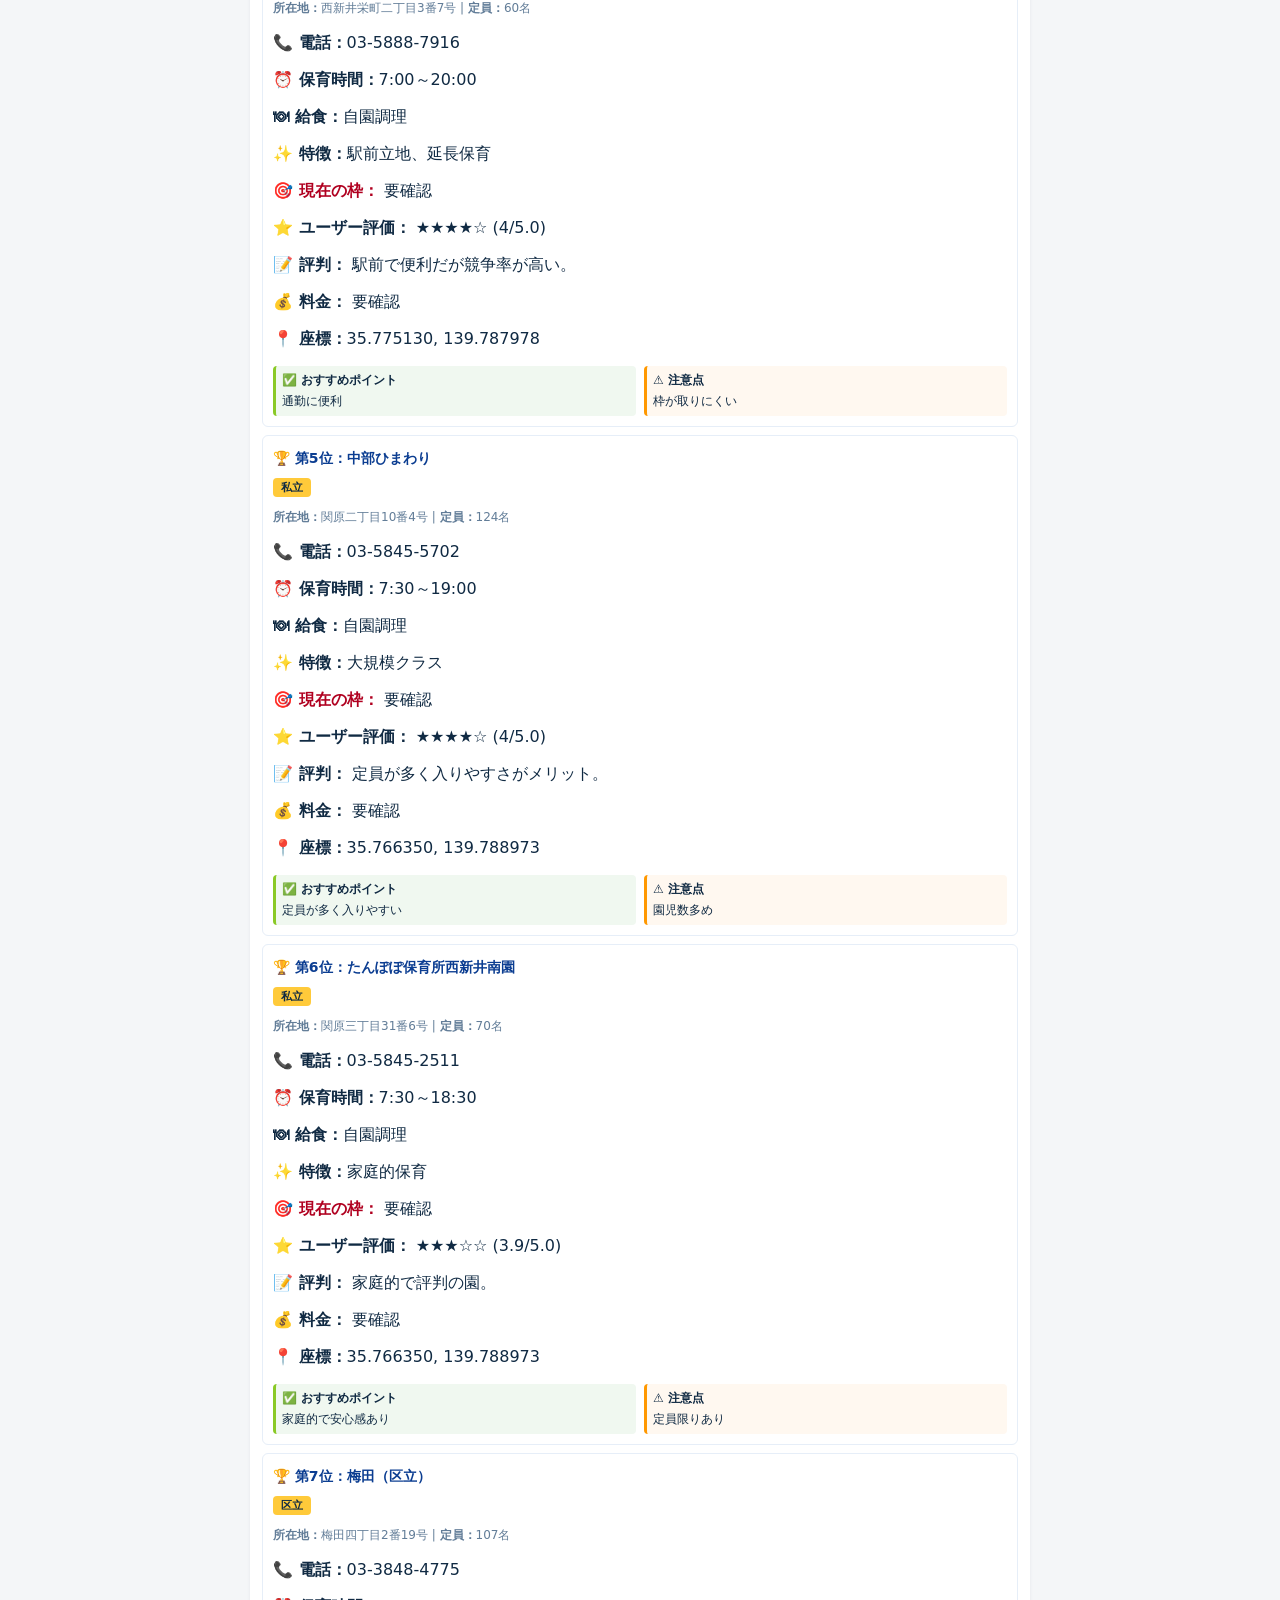
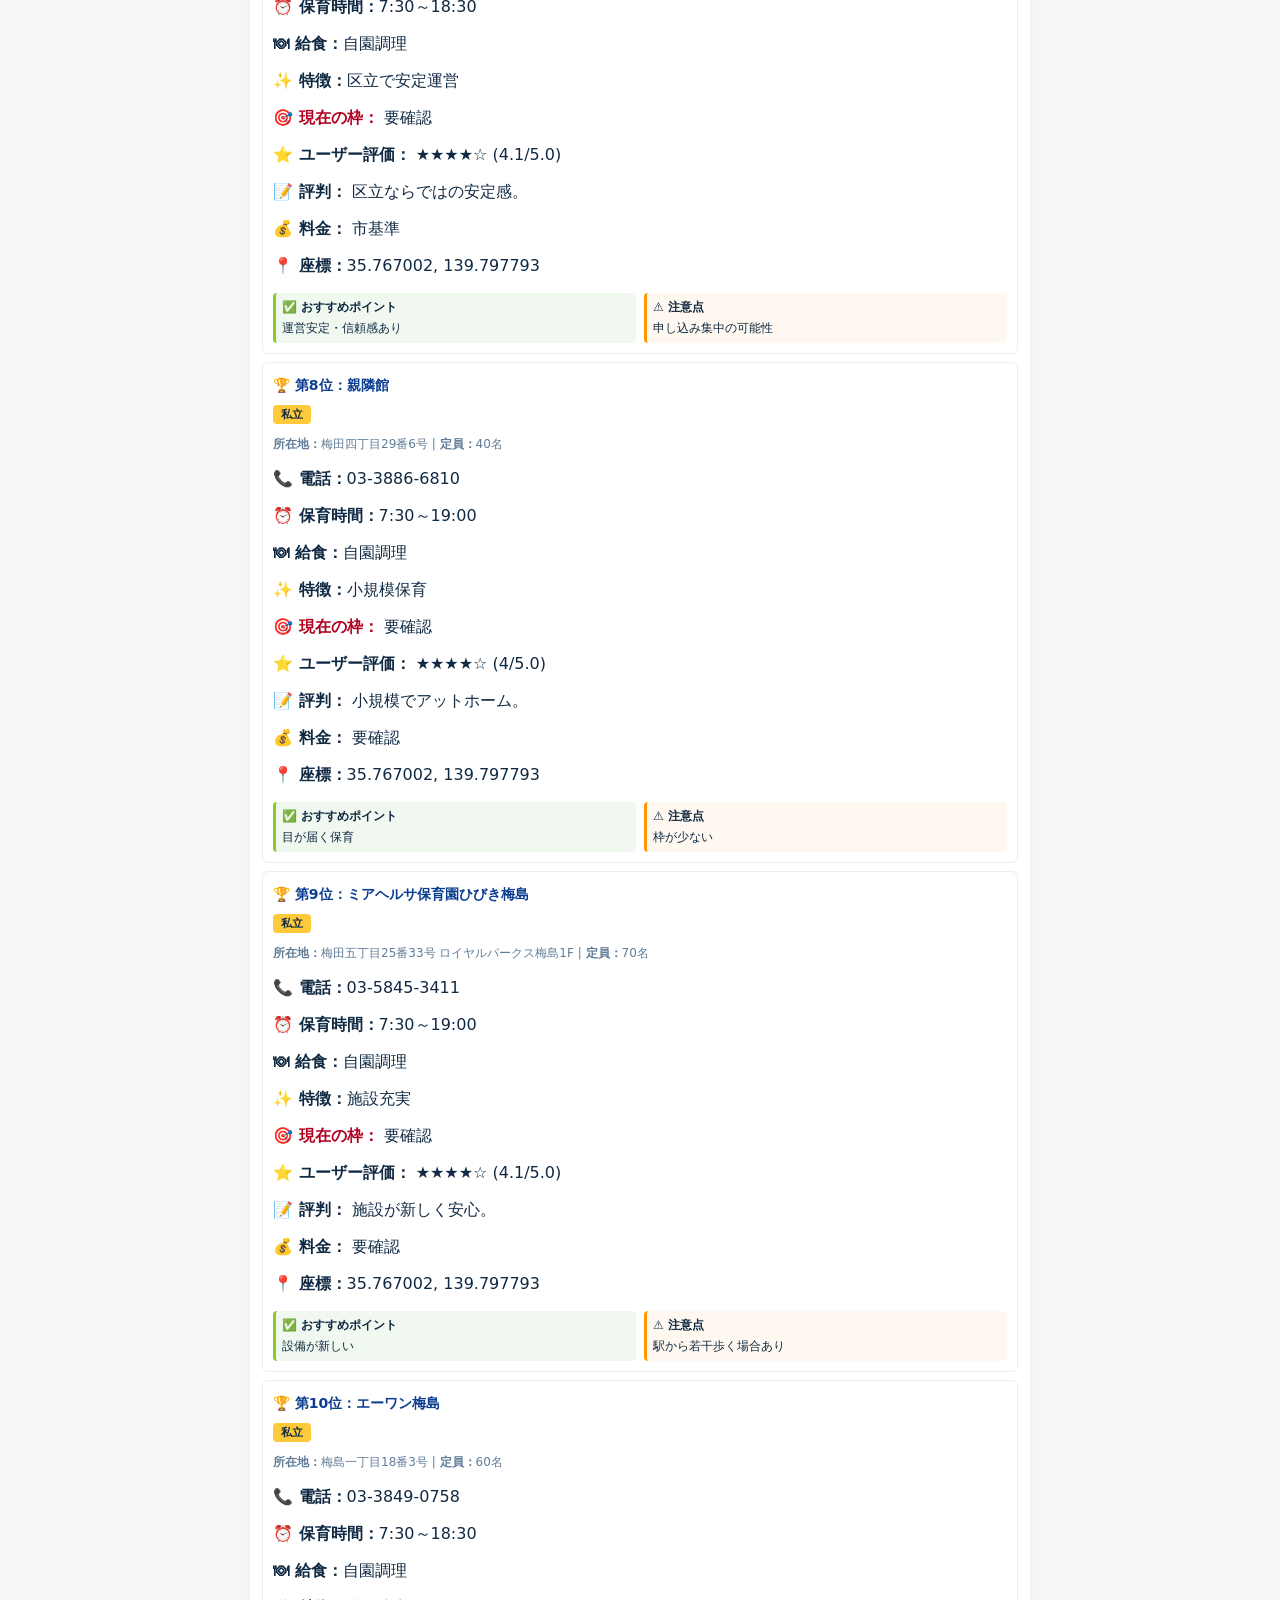
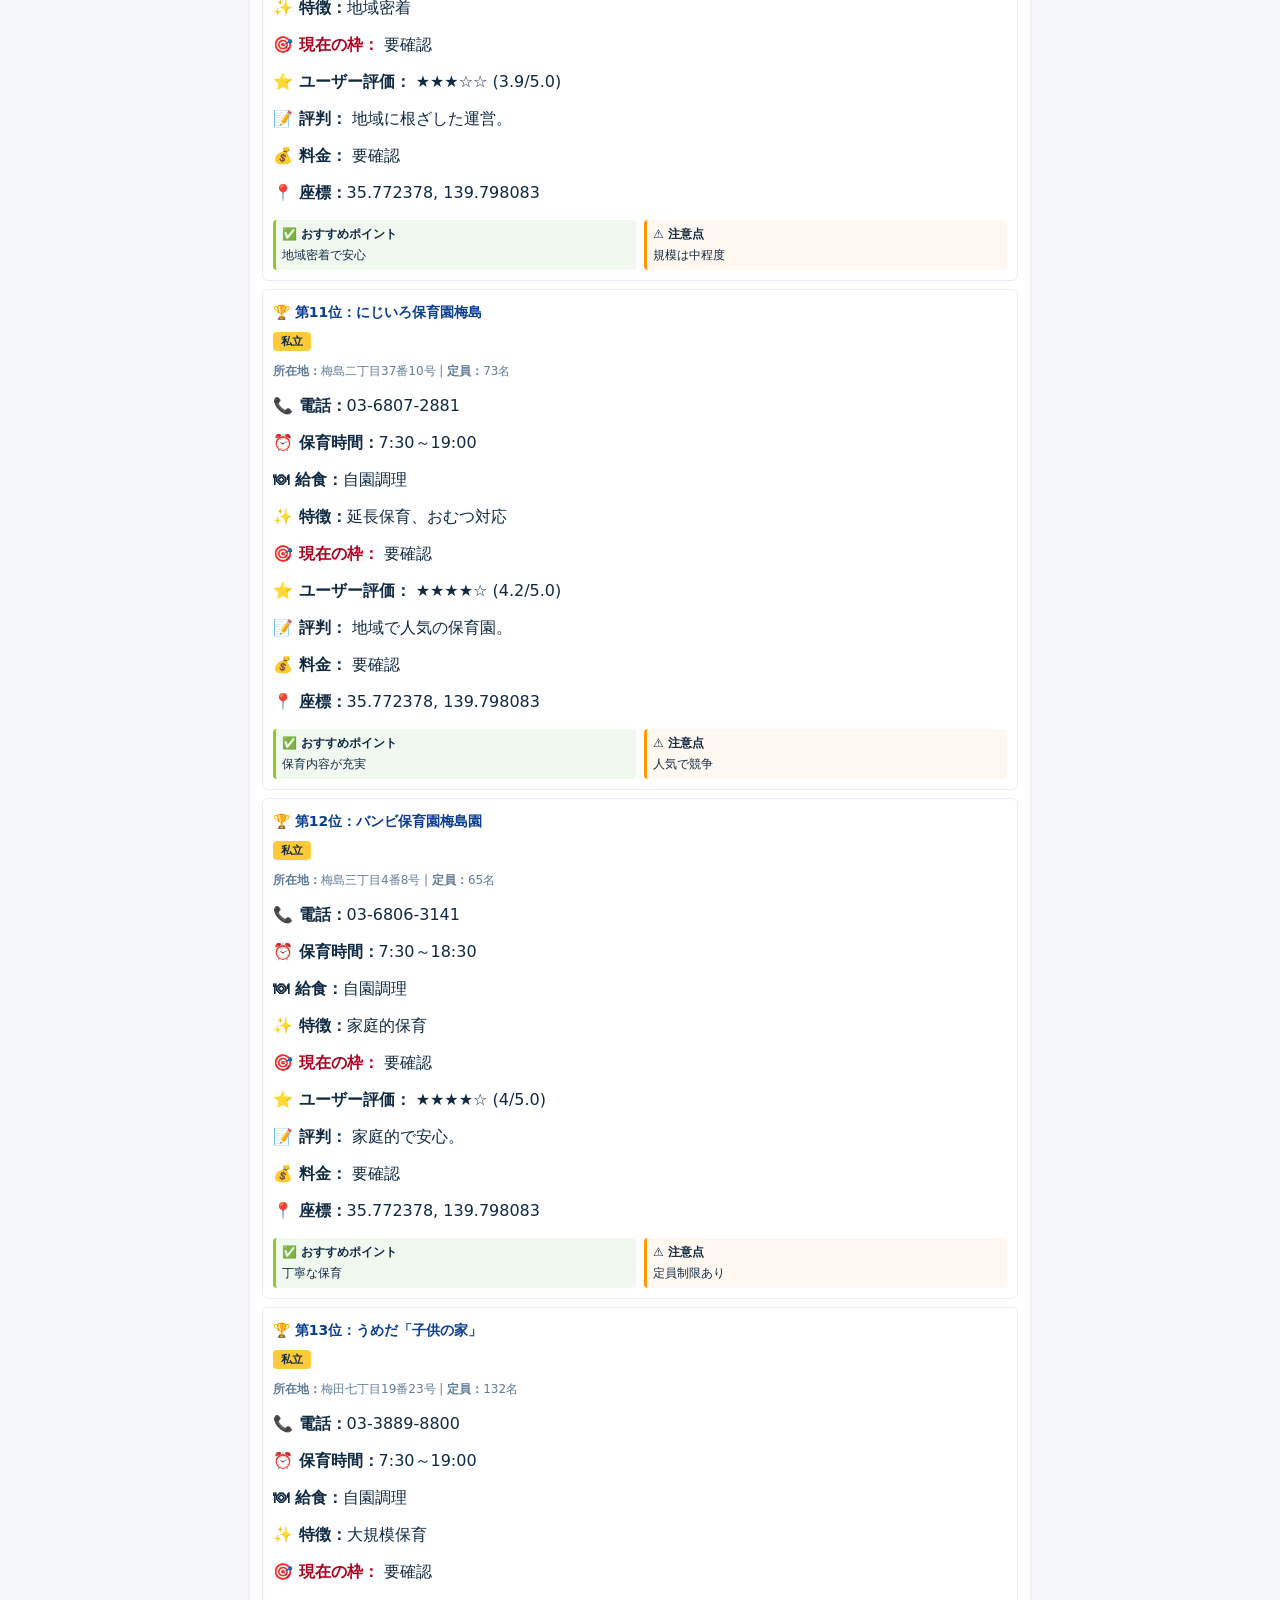
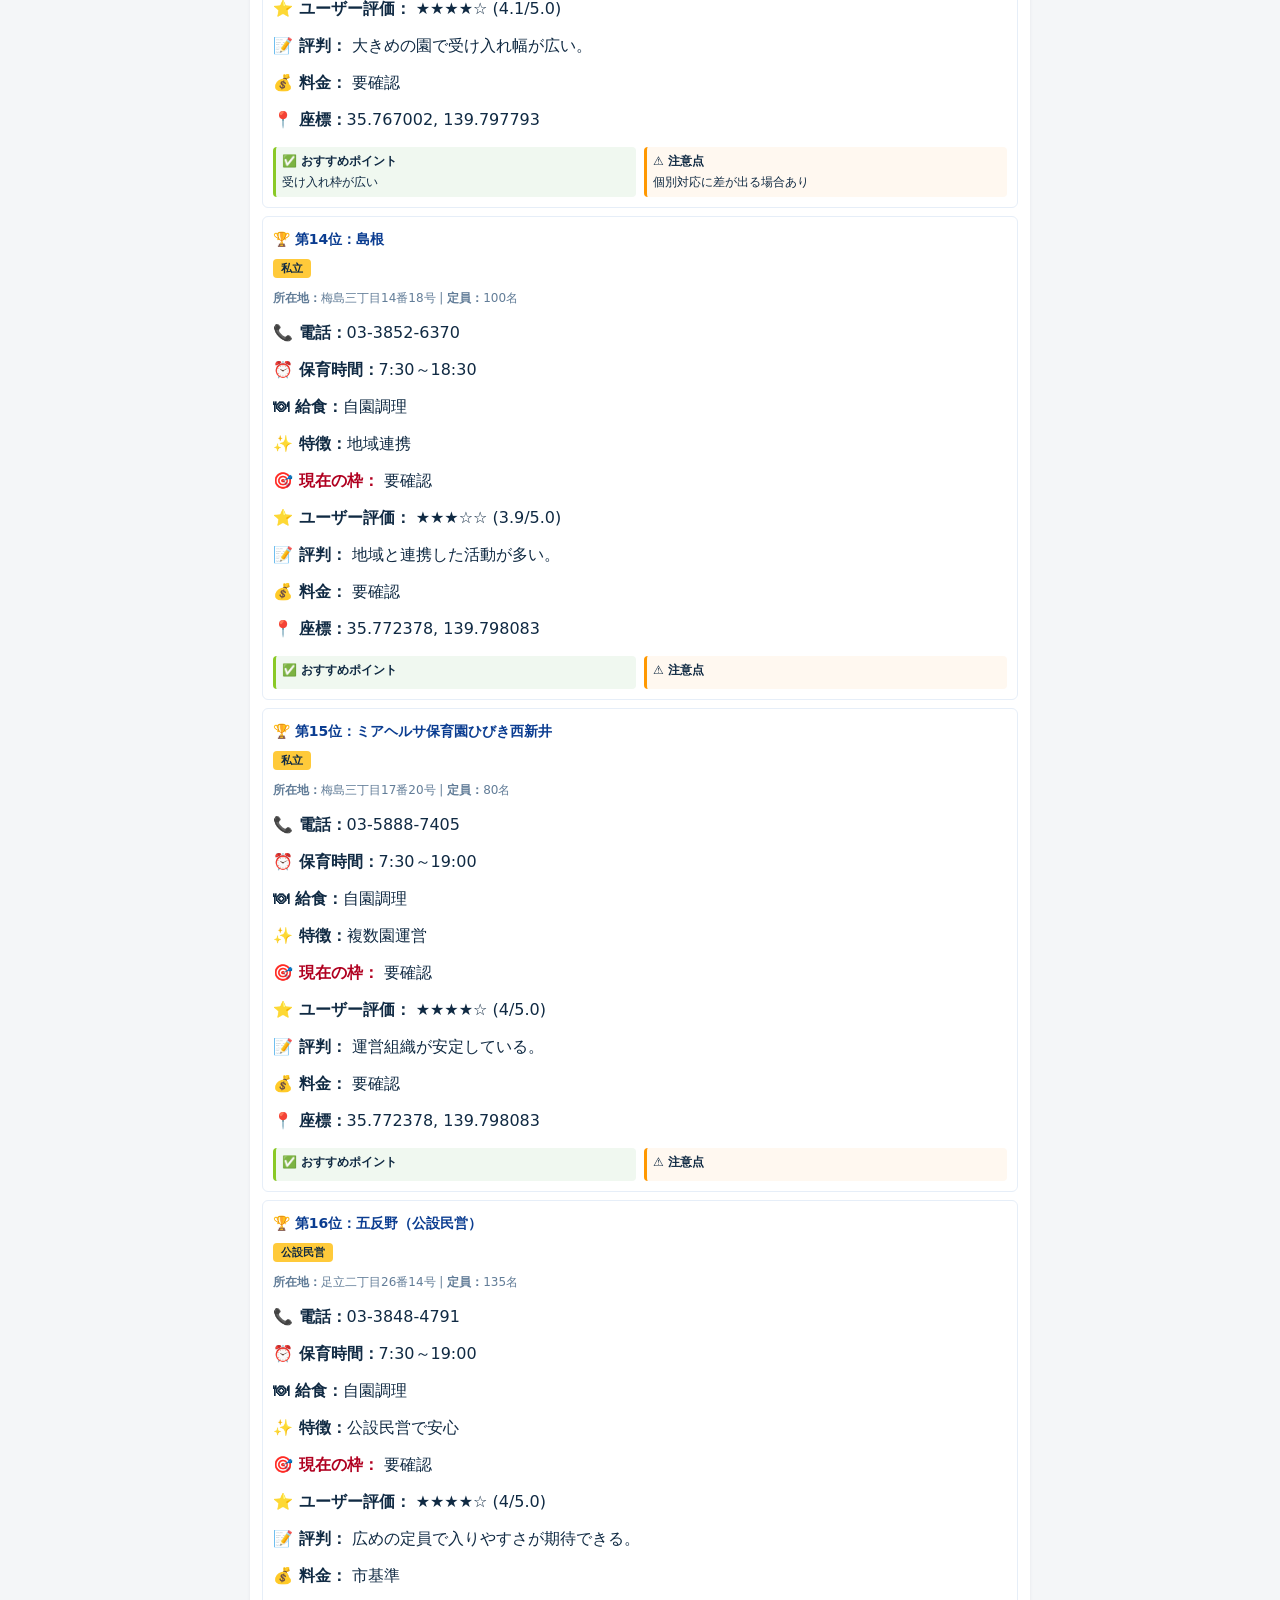
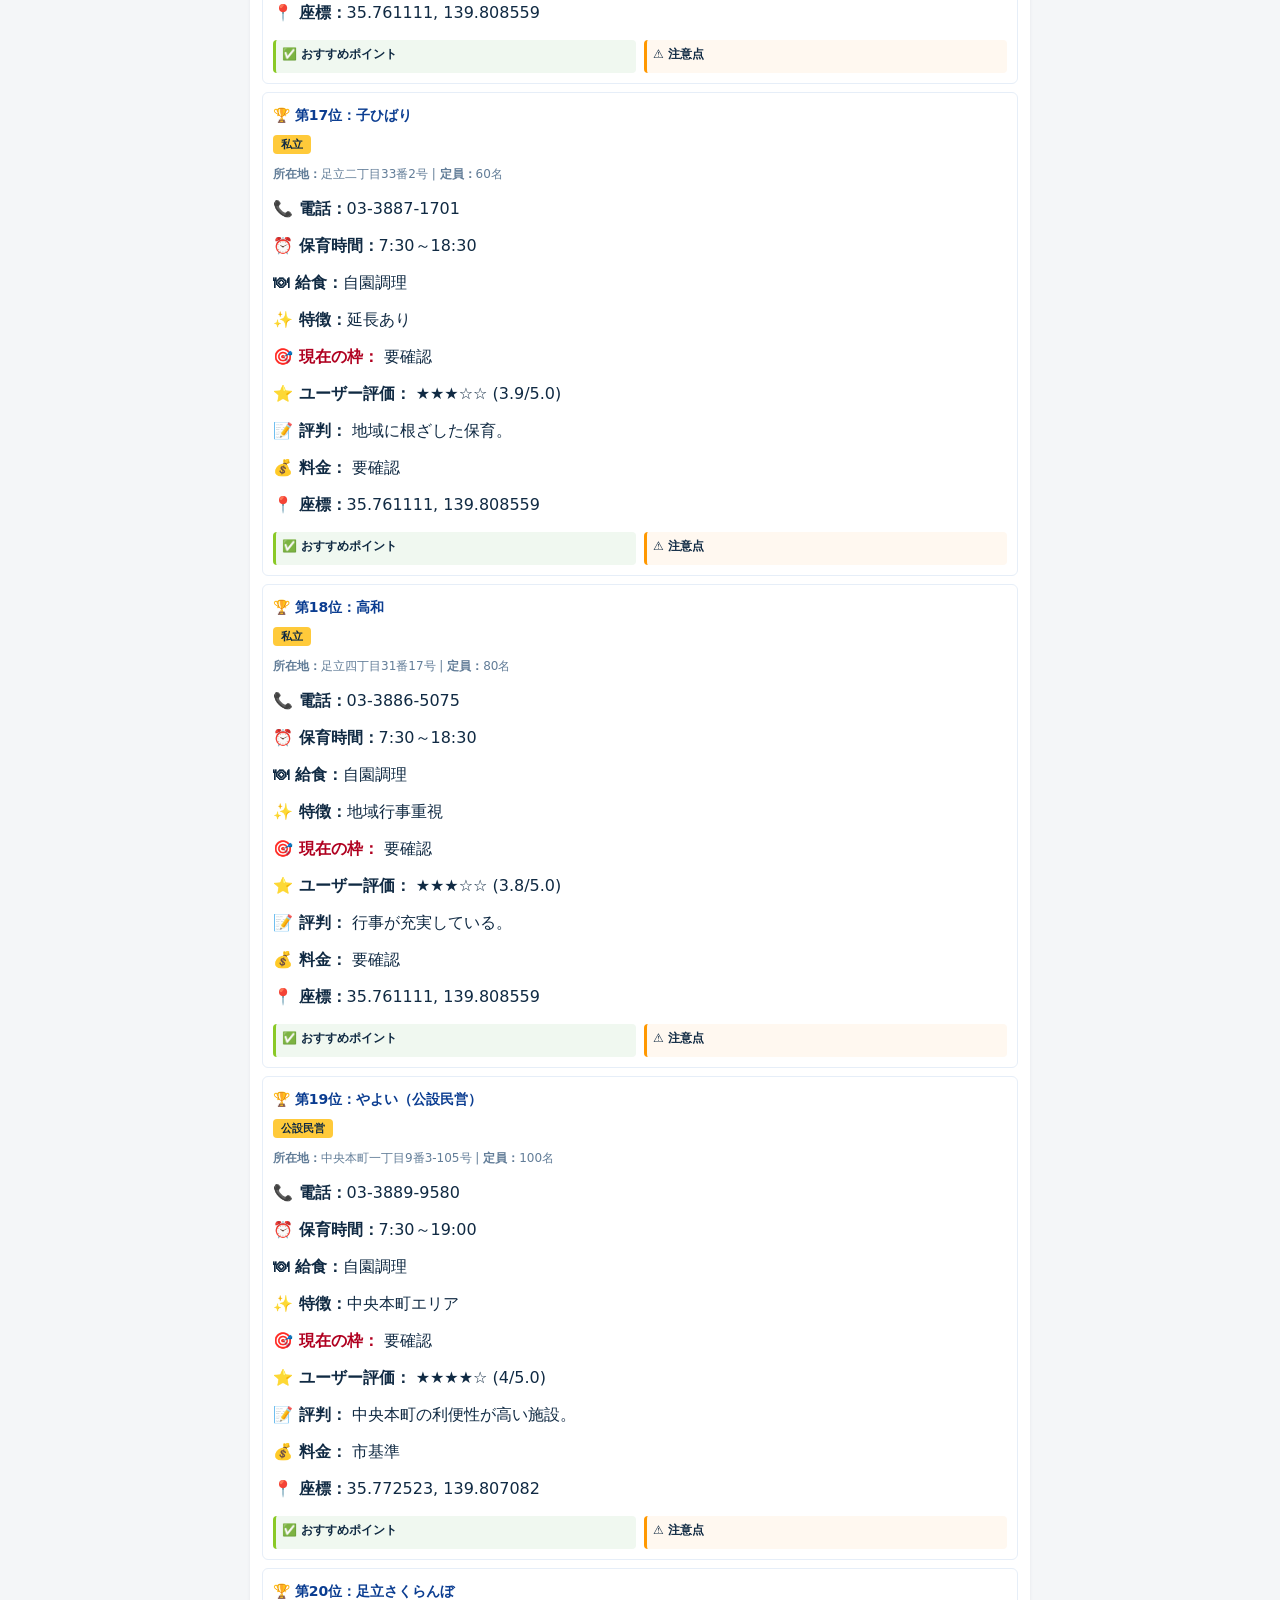
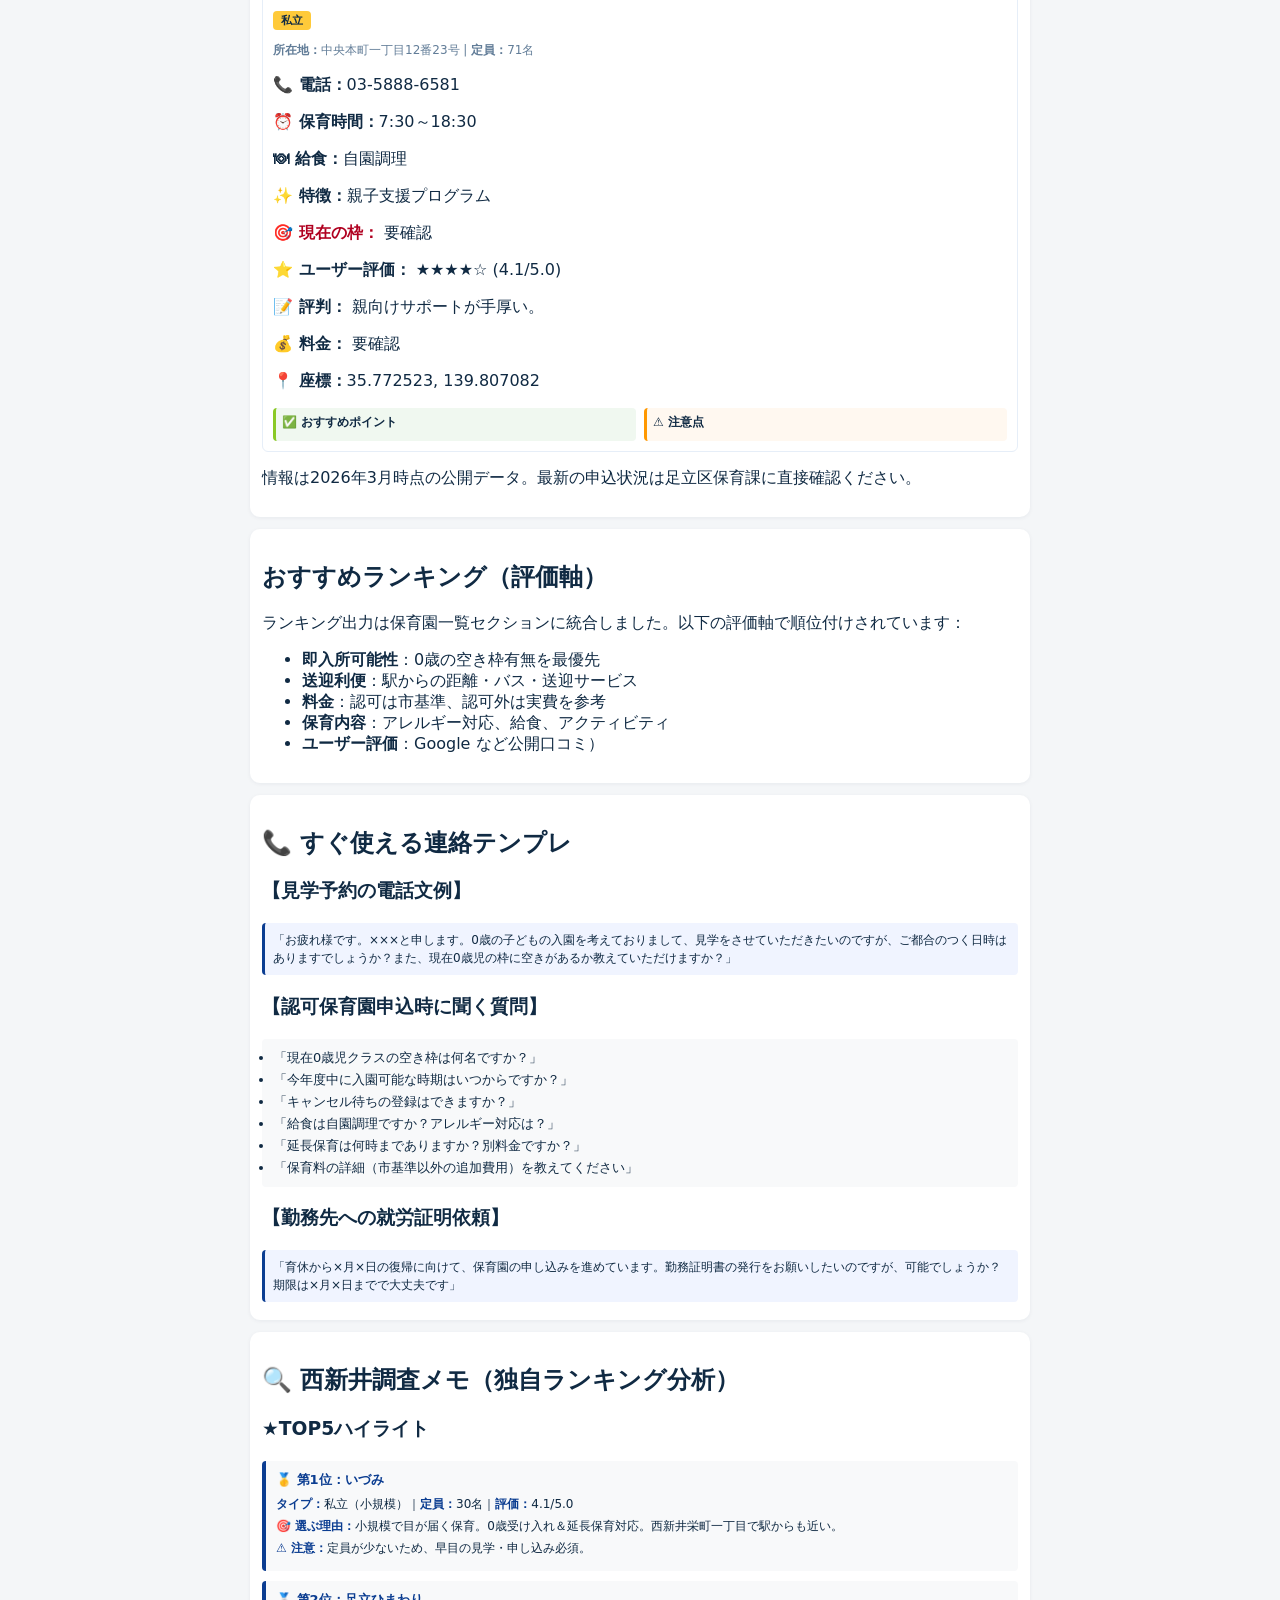
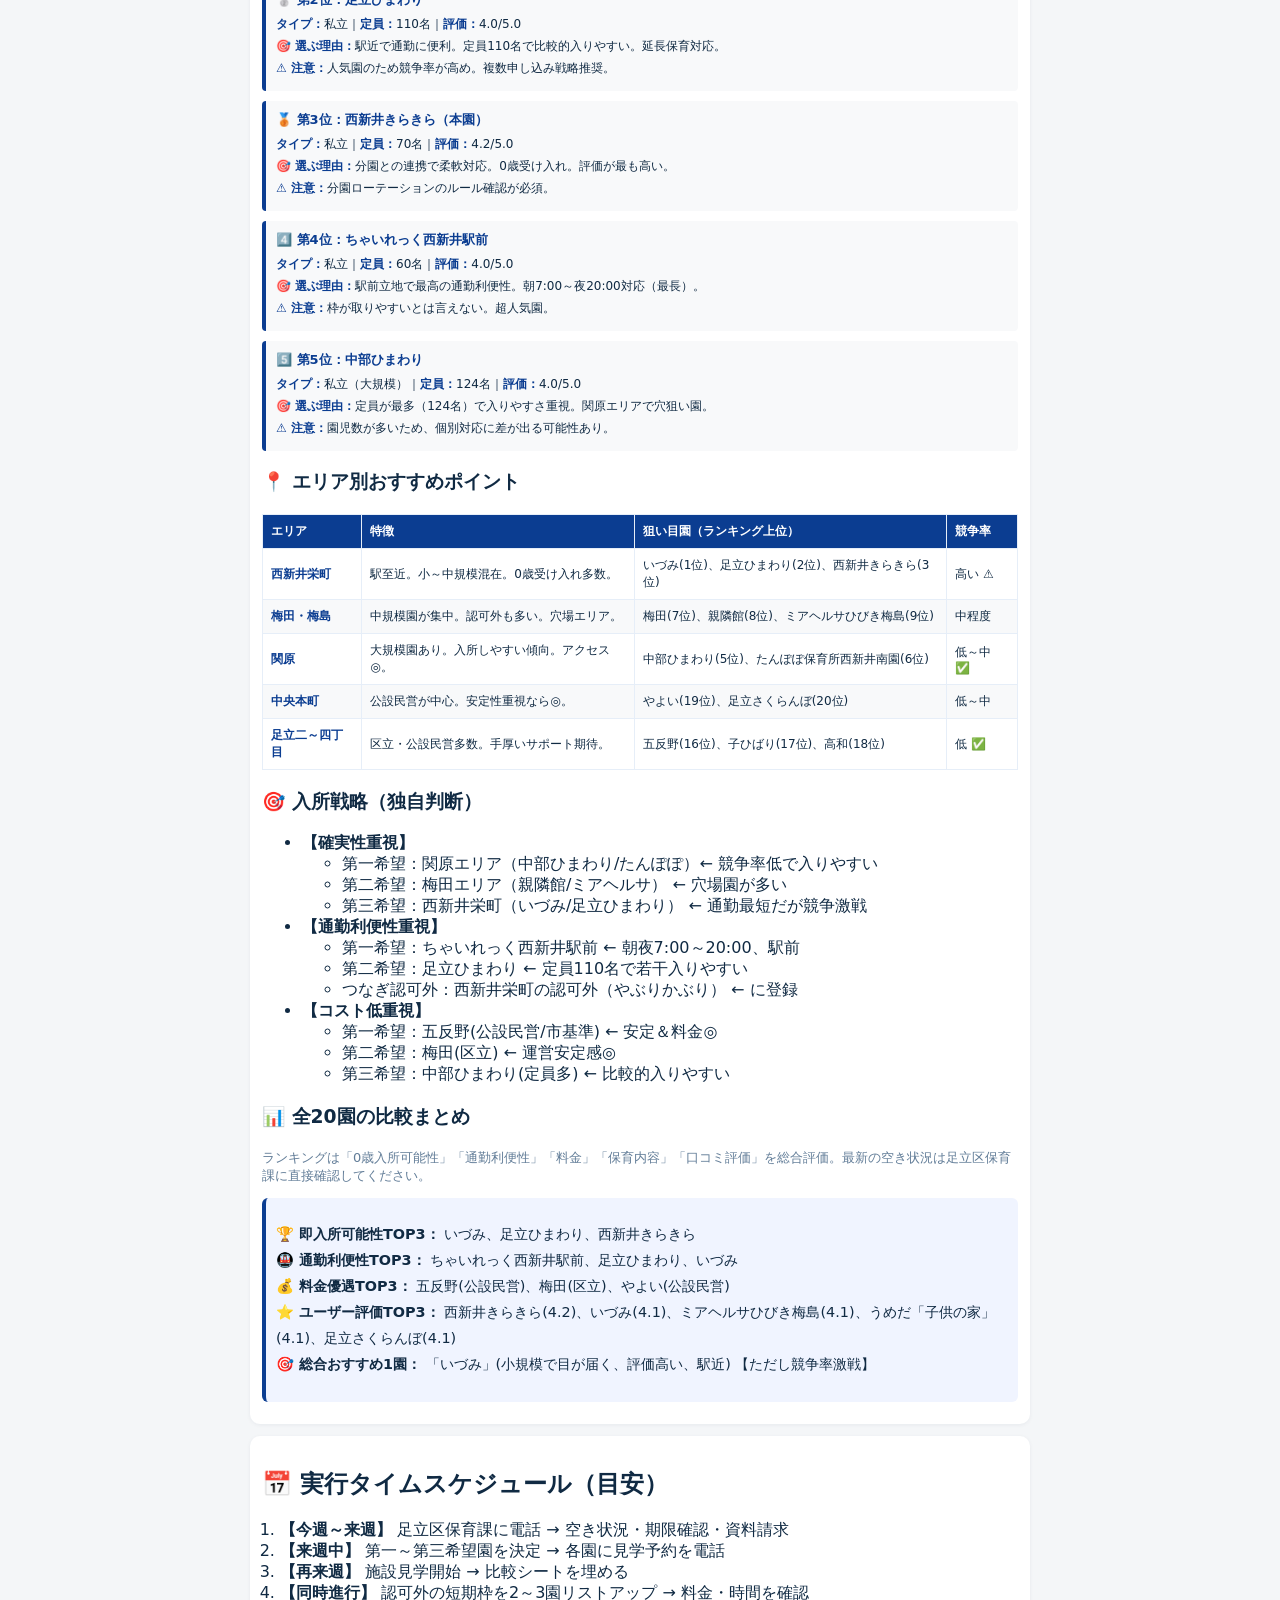
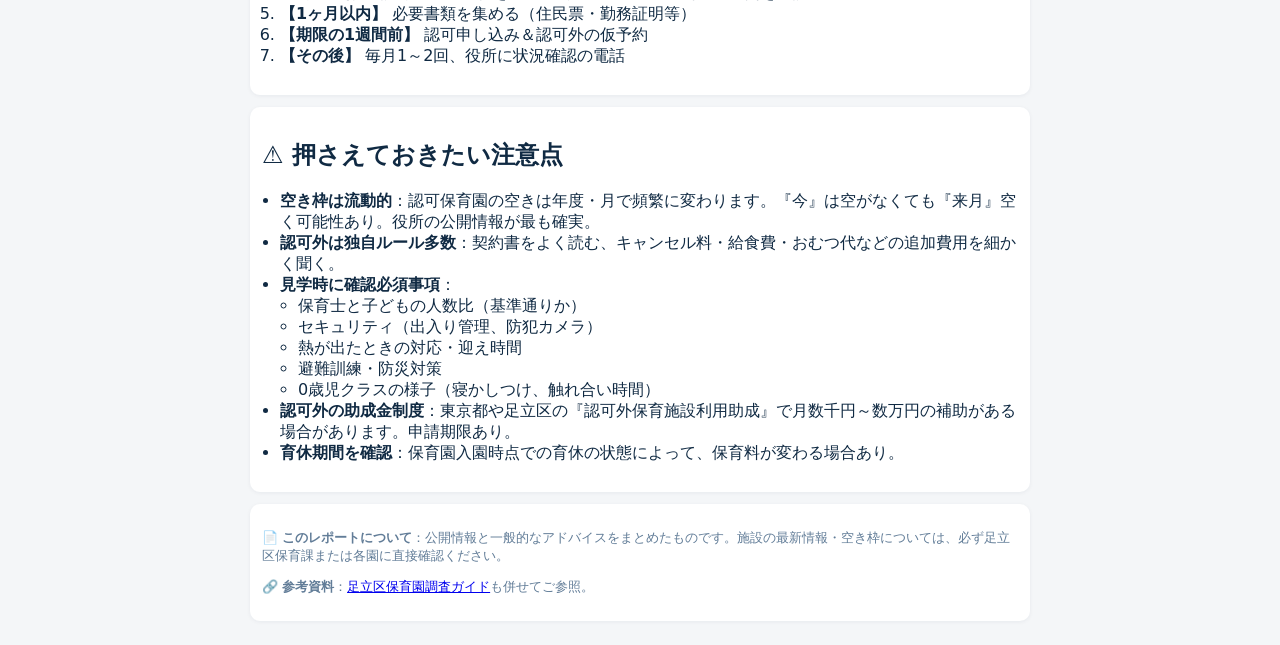
==== commit e74e4949: "Add '西新井調査メモ' section with TOP5 highlights, area analysis, and strategic recommendations" ====
--- a/adachi_nishiarai_childcare_report.html
+++ b/adachi_nishiarai_childcare_report.html
@@ -112,6 +112,125 @@
     <p class="template-box">「育休から×月×日の復帰に向けて、保育園の申し込みを進めています。勤務証明書の発行をお願いしたいのですが、可能でしょうか？期限は×月×日までで大丈夫です」</p>
   </section>
 
+  <section class="memo card">
+    <h2>🔍 西新井調査メモ（独自ランキング分析）</h2>
+    
+    <h3>★TOP5ハイライト</h3>
+    <div class="top5-grid">
+      <div class="top5-item">
+        <h4>🥇 第1位：いづみ</h4>
+        <p><strong>タイプ：</strong>私立（小規模）｜<strong>定員：</strong>30名｜<strong>評価：</strong>4.1/5.0</p>
+        <p><strong>🎯 選ぶ理由：</strong>小規模で目が届く保育。0歳受け入れ＆延長保育対応。西新井栄町一丁目で駅からも近い。</p>
+        <p><strong>⚠️ 注意：</strong>定員が少ないため、早目の見学・申し込み必須。</p>
+      </div>
+      <div class="top5-item">
+        <h4>🥈 第2位：足立ひまわり</h4>
+        <p><strong>タイプ：</strong>私立｜<strong>定員：</strong>110名｜<strong>評価：</strong>4.0/5.0</p>
+        <p><strong>🎯 選ぶ理由：</strong>駅近で通勤に便利。定員110名で比較的入りやすい。延長保育対応。</p>
+        <p><strong>⚠️ 注意：</strong>人気園のため競争率が高め。複数申し込み戦略推奨。</p>
+      </div>
+      <div class="top5-item">
+        <h4>🥉 第3位：西新井きらきら（本園）</h4>
+        <p><strong>タイプ：</strong>私立｜<strong>定員：</strong>70名｜<strong>評価：</strong>4.2/5.0</p>
+        <p><strong>🎯 選ぶ理由：</strong>分園との連携で柔軟対応。0歳受け入れ。評価が最も高い。</p>
+        <p><strong>⚠️ 注意：</strong>分園ローテーションのルール確認が必須。</p>
+      </div>
+      <div class="top5-item">
+        <h4>4️⃣ 第4位：ちゃいれっく西新井駅前</h4>
+        <p><strong>タイプ：</strong>私立｜<strong>定員：</strong>60名｜<strong>評価：</strong>4.0/5.0</p>
+        <p><strong>🎯 選ぶ理由：</strong>駅前立地で最高の通勤利便性。朝7:00～夜20:00対応（最長）。</p>
+        <p><strong>⚠️ 注意：</strong>枠が取りやすいとは言えない。超人気園。</p>
+      </div>
+      <div class="top5-item">
+        <h4>5️⃣ 第5位：中部ひまわり</h4>
+        <p><strong>タイプ：</strong>私立（大規模）｜<strong>定員：</strong>124名｜<strong>評価：</strong>4.0/5.0</p>
+        <p><strong>🎯 選ぶ理由：</strong>定員が最多（124名）で入りやすさ重視。関原エリアで穴狙い園。</p>
+        <p><strong>⚠️ 注意：</strong>園児数が多いため、個別対応に差が出る可能性あり。</p>
+      </div>
+    </div>
+
+    <h3>📍 エリア別おすすめポイント</h3>
+    <table class="area-table">
+      <thead>
+        <tr>
+          <th>エリア</th>
+          <th>特徴</th>
+          <th>狙い目園（ランキング上位）</th>
+          <th>競争率</th>
+        </tr>
+      </thead>
+      <tbody>
+        <tr>
+          <td><strong>西新井栄町</strong></td>
+          <td>駅至近。小～中規模混在。0歳受け入れ多数。</td>
+          <td>いづみ(1位)、足立ひまわり(2位)、西新井きらきら(3位)</td>
+          <td>高い ⚠️</td>
+        </tr>
+        <tr>
+          <td><strong>梅田・梅島</strong></td>
+          <td>中規模園が集中。認可外も多い。穴場エリア。</td>
+          <td>梅田(7位)、親隣館(8位)、ミアヘルサひびき梅島(9位)</td>
+          <td>中程度</td>
+        </tr>
+        <tr>
+          <td><strong>関原</strong></td>
+          <td>大規模園あり。入所しやすい傾向。アクセス◎。</td>
+          <td>中部ひまわり(5位)、たんぽぽ保育所西新井南園(6位)</td>
+          <td>低～中 ✅</td>
+        </tr>
+        <tr>
+          <td><strong>中央本町</strong></td>
+          <td>公設民営が中心。安定性重視なら◎。</td>
+          <td>やよい(19位)、足立さくらんぼ(20位)</td>
+          <td>低～中</td>
+        </tr>
+        <tr>
+          <td><strong>足立二～四丁目</strong></td>
+          <td>区立・公設民営多数。手厚いサポート期待。</td>
+          <td>五反野(16位)、子ひばり(17位)、高和(18位)</td>
+          <td>低 ✅</td>
+        </tr>
+      </tbody>
+    </table>
+
+    <h3>🎯 入所戦略（独自判断）</h3>
+    <ul>
+      <li><strong>【確実性重視】</strong>
+        <ul>
+          <li>第一希望：関原エリア（中部ひまわり/たんぽぽ）← 競争率低で入りやすい</li>
+          <li>第二希望：梅田エリア（親隣館/ミアヘルサ） ← 穴場園が多い</li>
+          <li>第三希望：西新井栄町（いづみ/足立ひまわり） ← 通勤最短だが競争激戦</li>
+        </ul>
+      </li>
+      <li><strong>【通勤利便性重視】</strong>
+        <ul>
+          <li>第一希望：ちゃいれっく西新井駅前 ← 朝夜7:00～20:00、駅前</li>
+          <li>第二希望：足立ひまわり ← 定員110名で若干入りやすい</li>
+          <li>つなぎ認可外：西新井栄町の認可外（やぶりかぶり） ← に登録</li>
+        </ul>
+      </li>
+      <li><strong>【コスト低重視】</strong>
+        <ul>
+          <li>第一希望：五反野(公設民営/市基準) ← 安定＆料金◎</li>
+          <li>第二希望：梅田(区立) ← 運営安定感◎</li>
+          <li>第三希望：中部ひまわり(定員多) ← 比較的入りやすい</li>
+        </ul>
+      </li>
+    </ul>
+
+    <h3>📊 全20園の比較まとめ</h3>
+    <p class="muted">ランキングは「0歳入所可能性」「通勤利便性」「料金」「保育内容」「口コミ評価」を総合評価。最新の空き状況は足立区保育課に直接確認してください。</p>
+    <div id="comparison-summary">
+      <p style="font-size:0.9em;line-height:1.8;">
+        <strong>🏆 即入所可能性TOP3：</strong> いづみ、足立ひまわり、西新井きらきら<br>
+        <strong>🚇 通勤利便性TOP3：</strong> ちゃいれっく西新井駅前、足立ひまわり、いづみ<br>
+        <strong>💰 料金優遇TOP3：</strong> 五反野(公設民営)、梅田(区立)、やよい(公設民営)<br>
+        <strong>⭐ ユーザー評価TOP3：</strong> 西新井きらきら(4.2)、いづみ(4.1)、ミアヘルサひびき梅島(4.1)、うめだ「子供の家」(4.1)、足立さくらんぼ(4.1)<br>
+        <strong>🎯 総合おすすめ1園：</strong> 「いづみ」(小規模で目が届く、評価高い、駅近) 【ただし競争率激戦】
+      </p>
+    </div>
+  </section>
+
   <section class="strategy card">
     <h2>📅 実行タイムスケジュール（目安）</h2>
     <ol>
--- a/report.css
+++ b/report.css
@@ -27,7 +27,19 @@
 .pros strong, .cons strong{display:block;margin-bottom:4px}
 .pros br, .cons br{display:block;content:'';margin:2px 0}
 #nursery-list-dynamic .facility{border:1px solid #e6eef8;padding:10px;margin-bottom:8px;border-radius:6px}
-@media (max-width:600px){body{padding:8px}.container{padding:0}.pros-cons{grid-template-columns:1fr}}
+.top5-grid{display:grid;grid-template-columns:1fr;gap:10px;margin:10px 0}
+.top5-item{background:#f8f9fa;border-left:4px solid #0b3d91;padding:10px;border-radius:4px}
+.top5-item h4{margin:0 0 6px;color:#0b3d91;font-size:13px}
+.top5-item p{margin:4px 0;font-size:12px;line-height:1.5}
+.top5-item strong{color:#0b3d91}
+.area-table{width:100%;border-collapse:collapse;margin:10px 0;font-size:12px}
+.area-table thead{background:#0b3d91;color:#fff}
+.area-table th,.area-table td{padding:8px;border:1px solid #e6eef8;text-align:left}
+.area-table tbody tr:nth-child(even){background:#f8f9fa}
+.area-table tbody tr:hover{background:#f0f4ff}
+.area-table strong{color:#0b3d91}
+#comparison-summary{background:#f0f4ff;padding:10px;border-radius:6px;border-left:4px solid #0b3d91;margin:10px 0}
+@media (max-width:600px){body{padding:8px}.container{padding:0}.pros-cons{grid-template-columns:1fr}.top5-grid{grid-template-columns:1fr}.area-table{font-size:11px}.area-table th,.area-table td{padding:6px}}
 @media print{body{background:#fff} .actions{display:none} .card{box-shadow:none;border:1px solid #ddd} header h1{font-size:18px}}
 
 
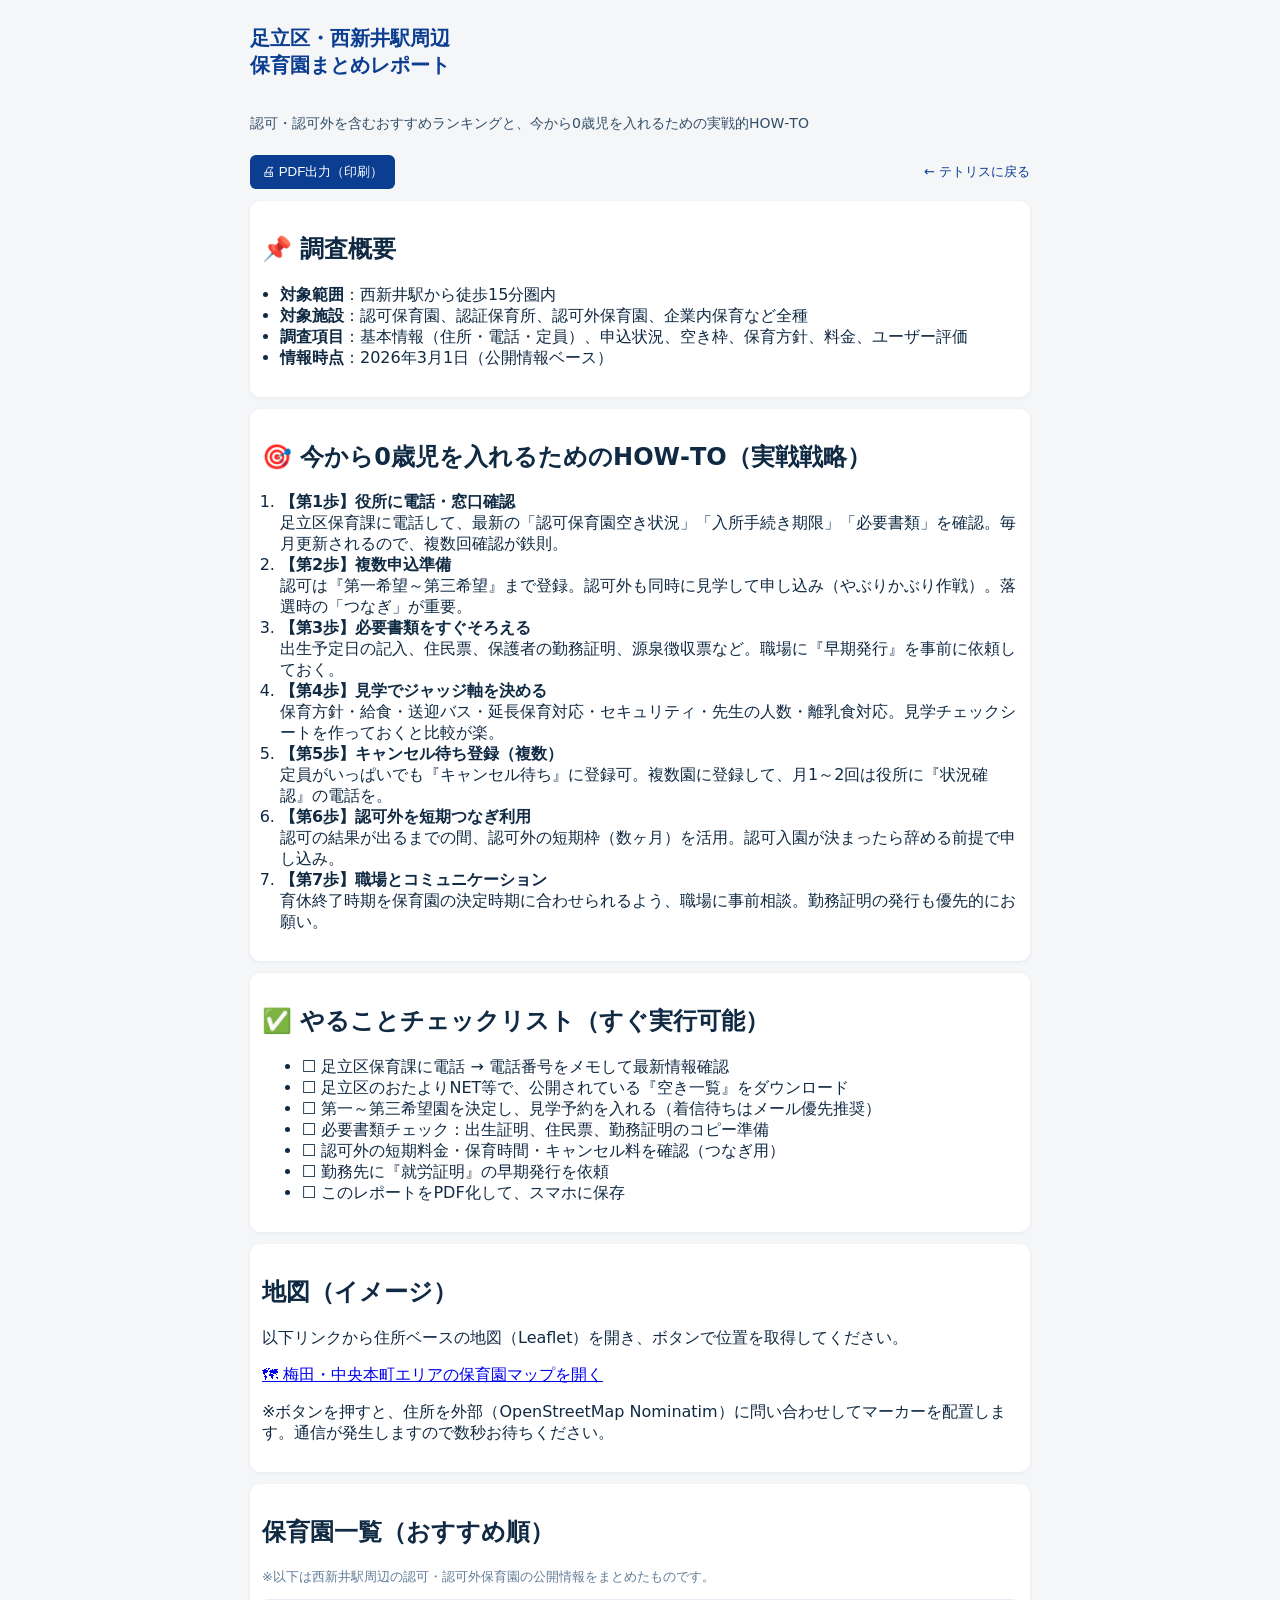
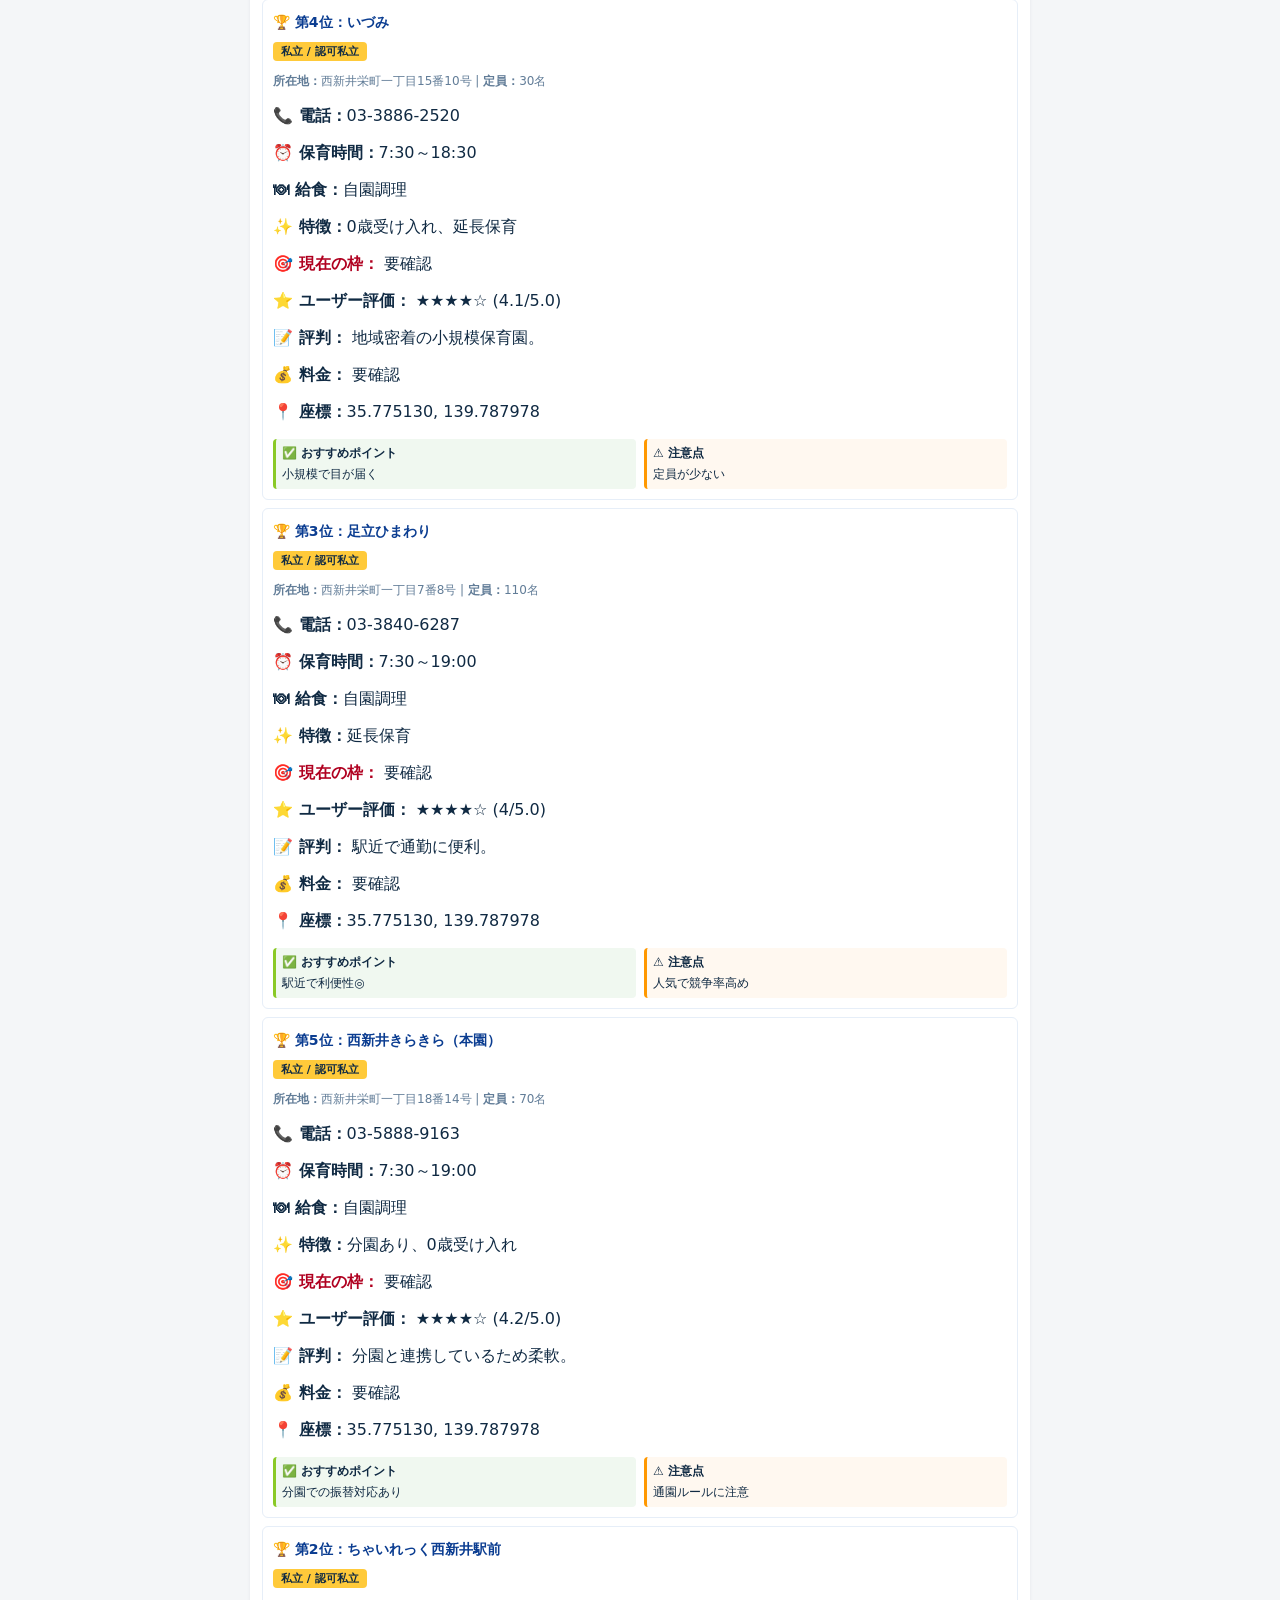
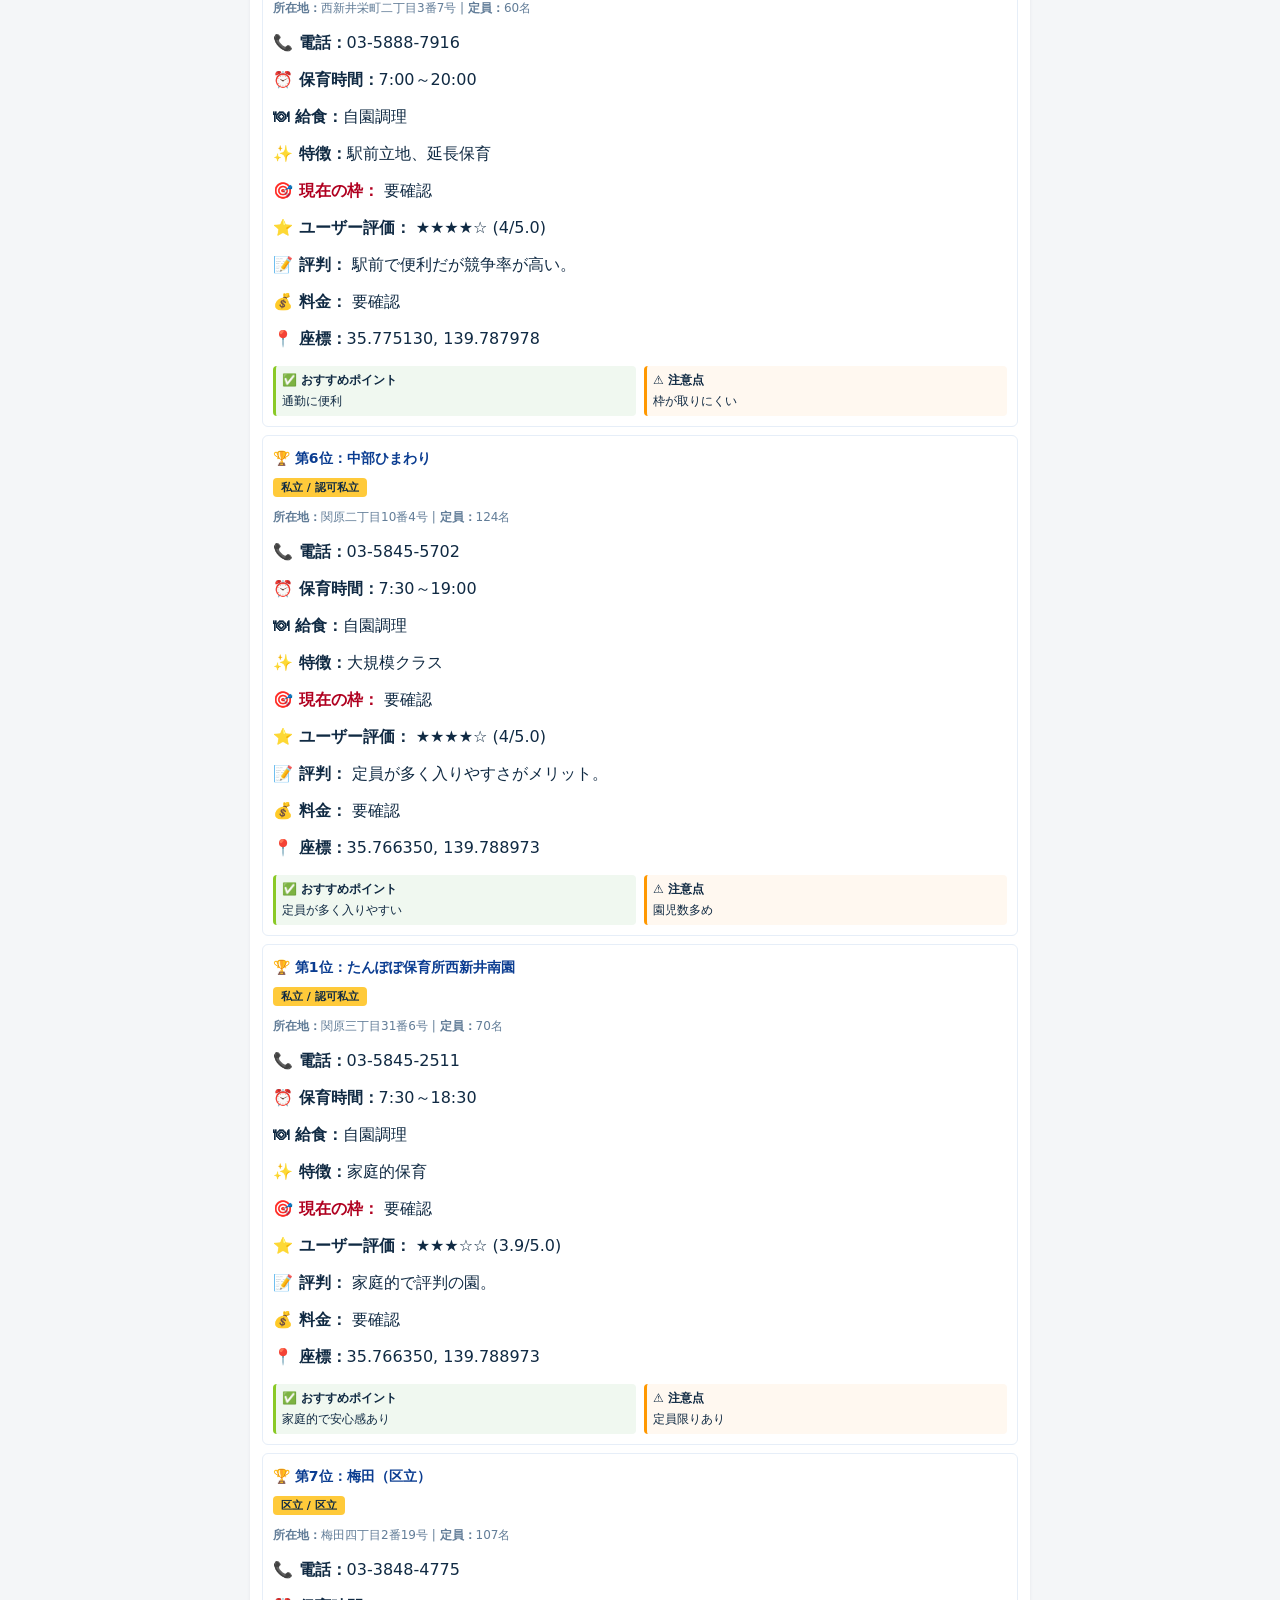
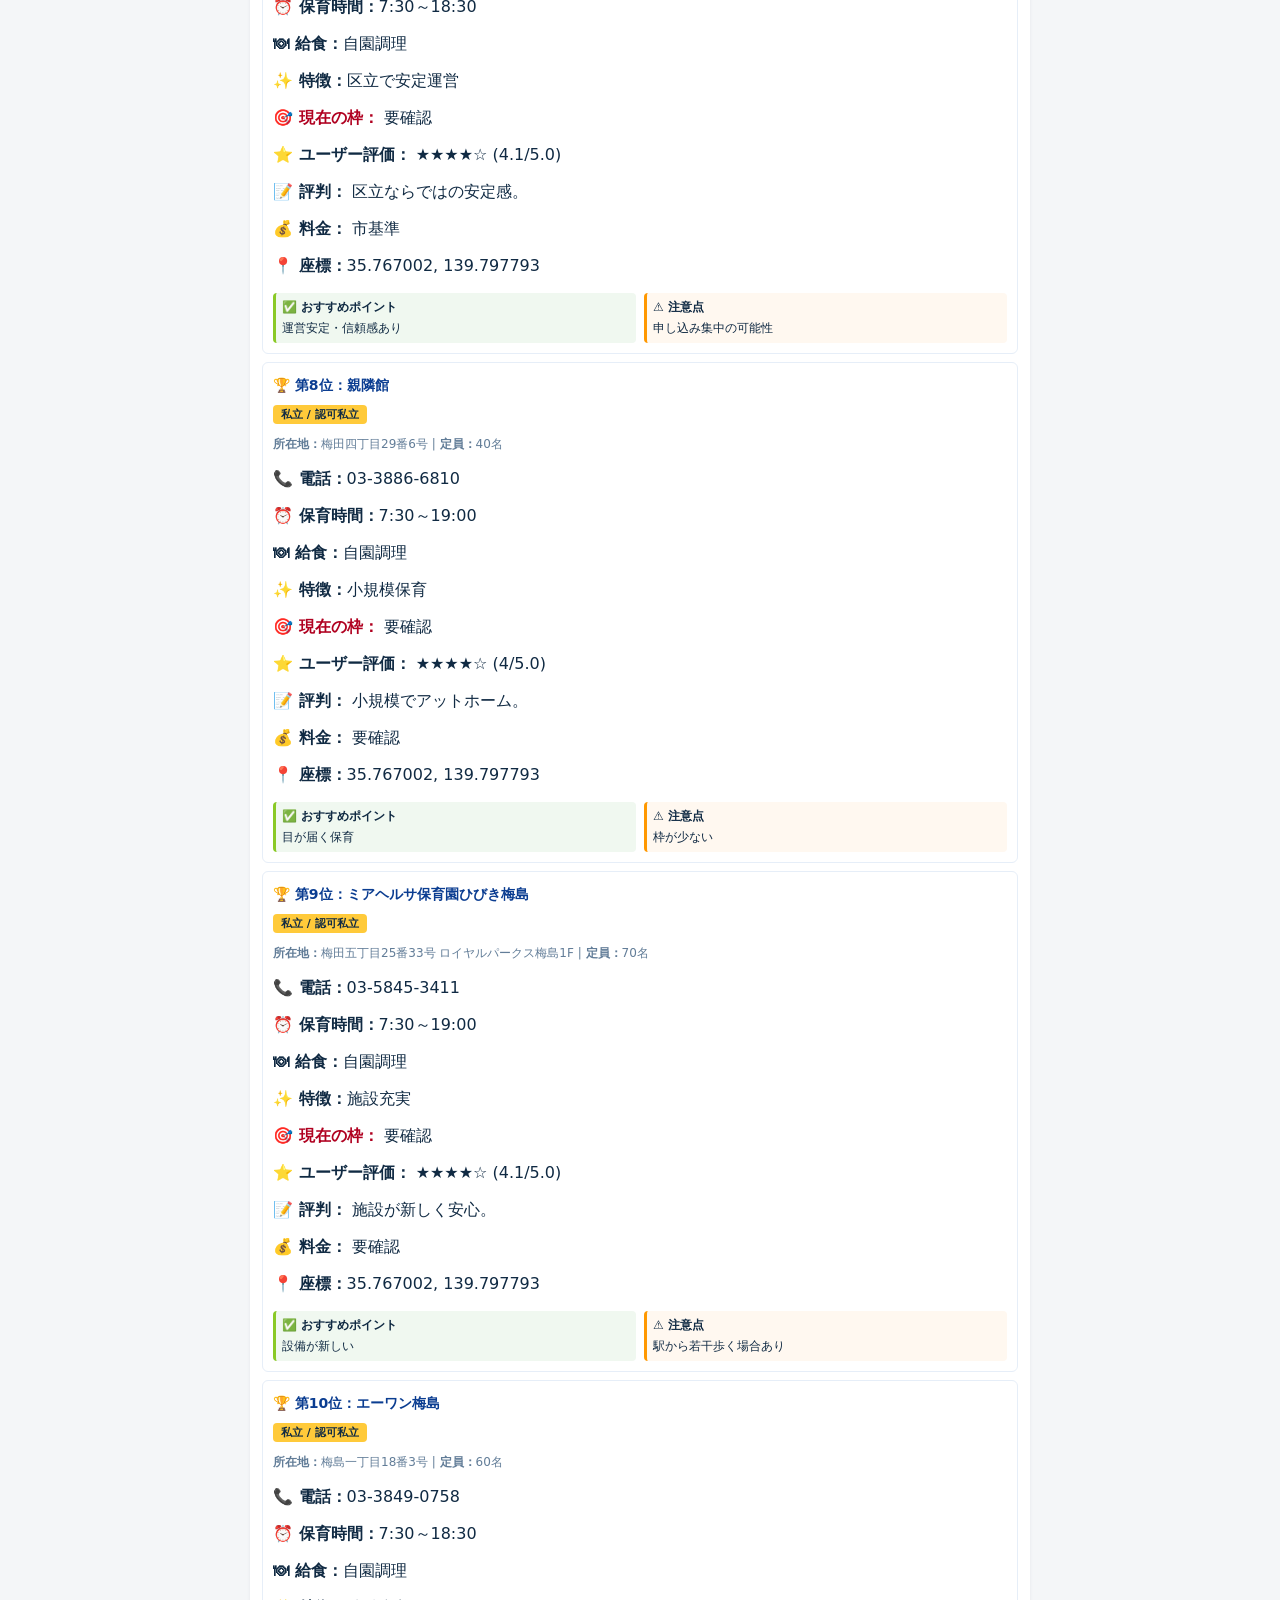
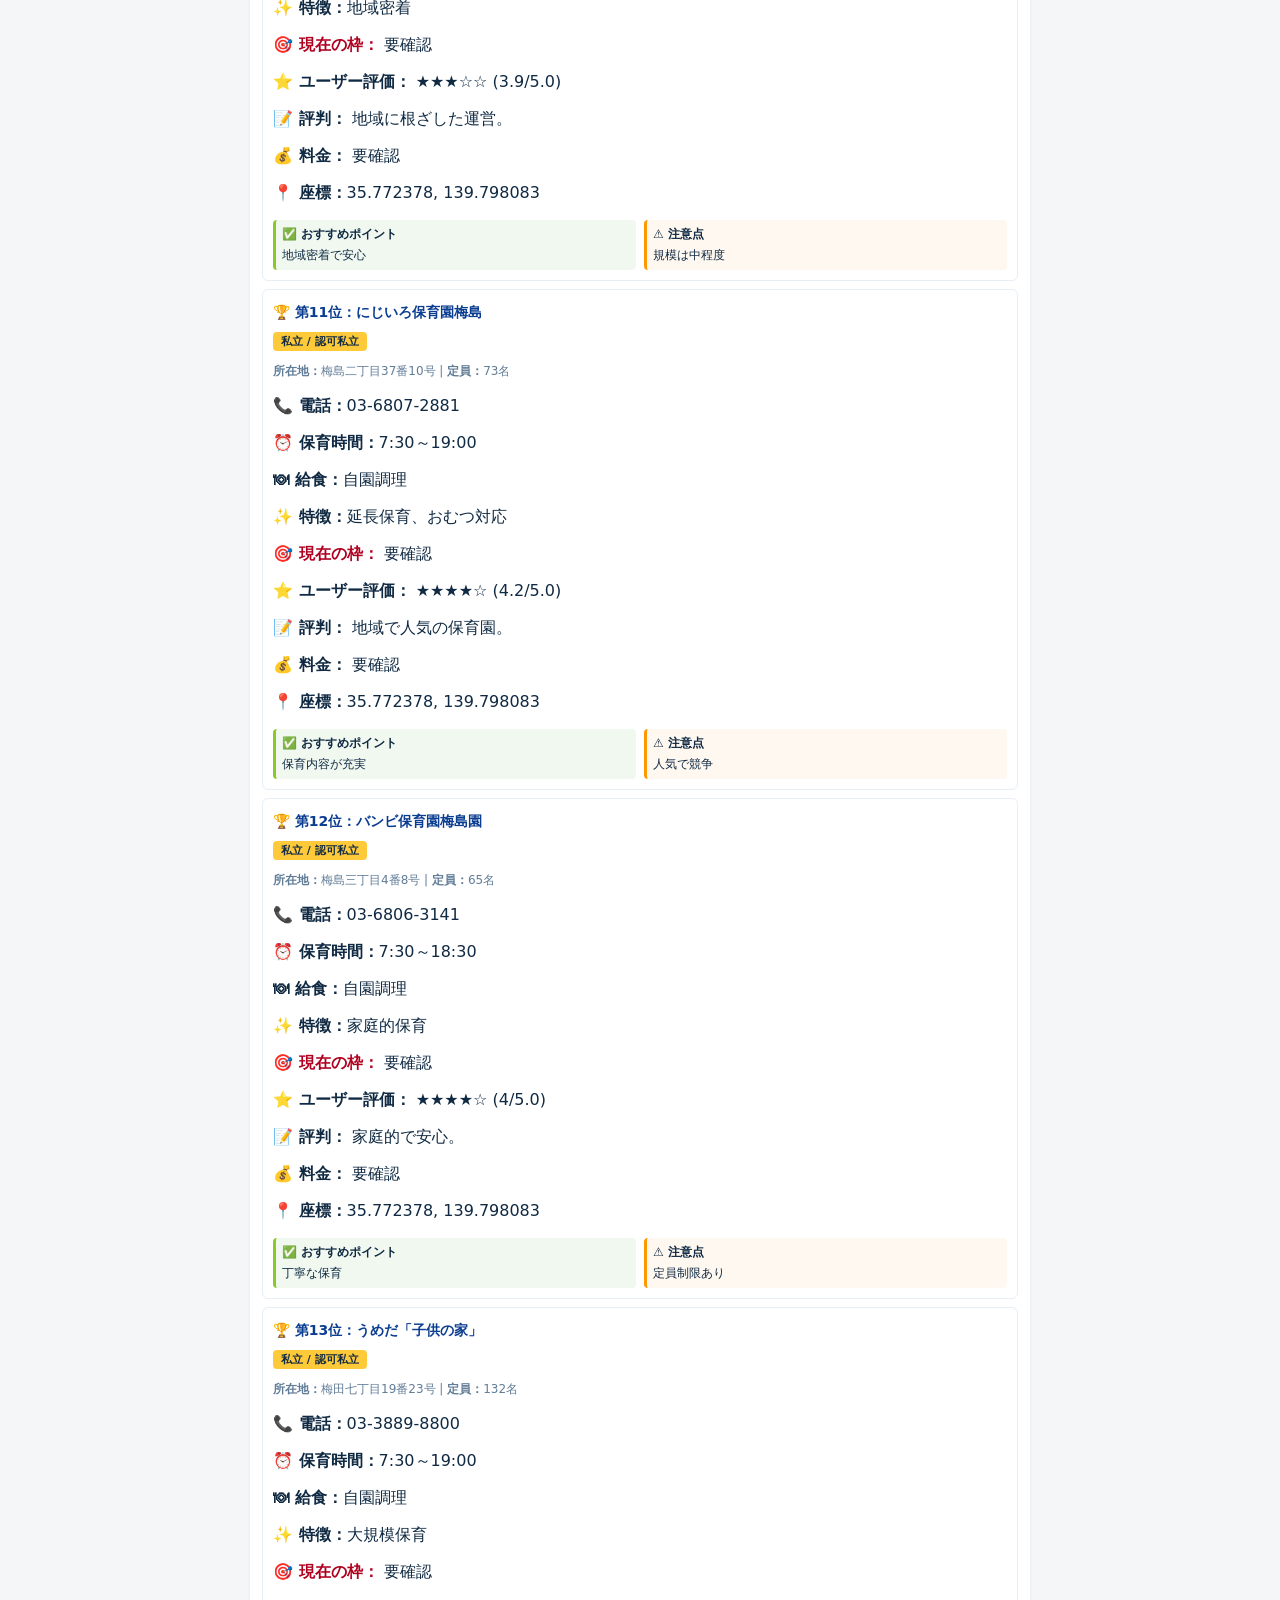
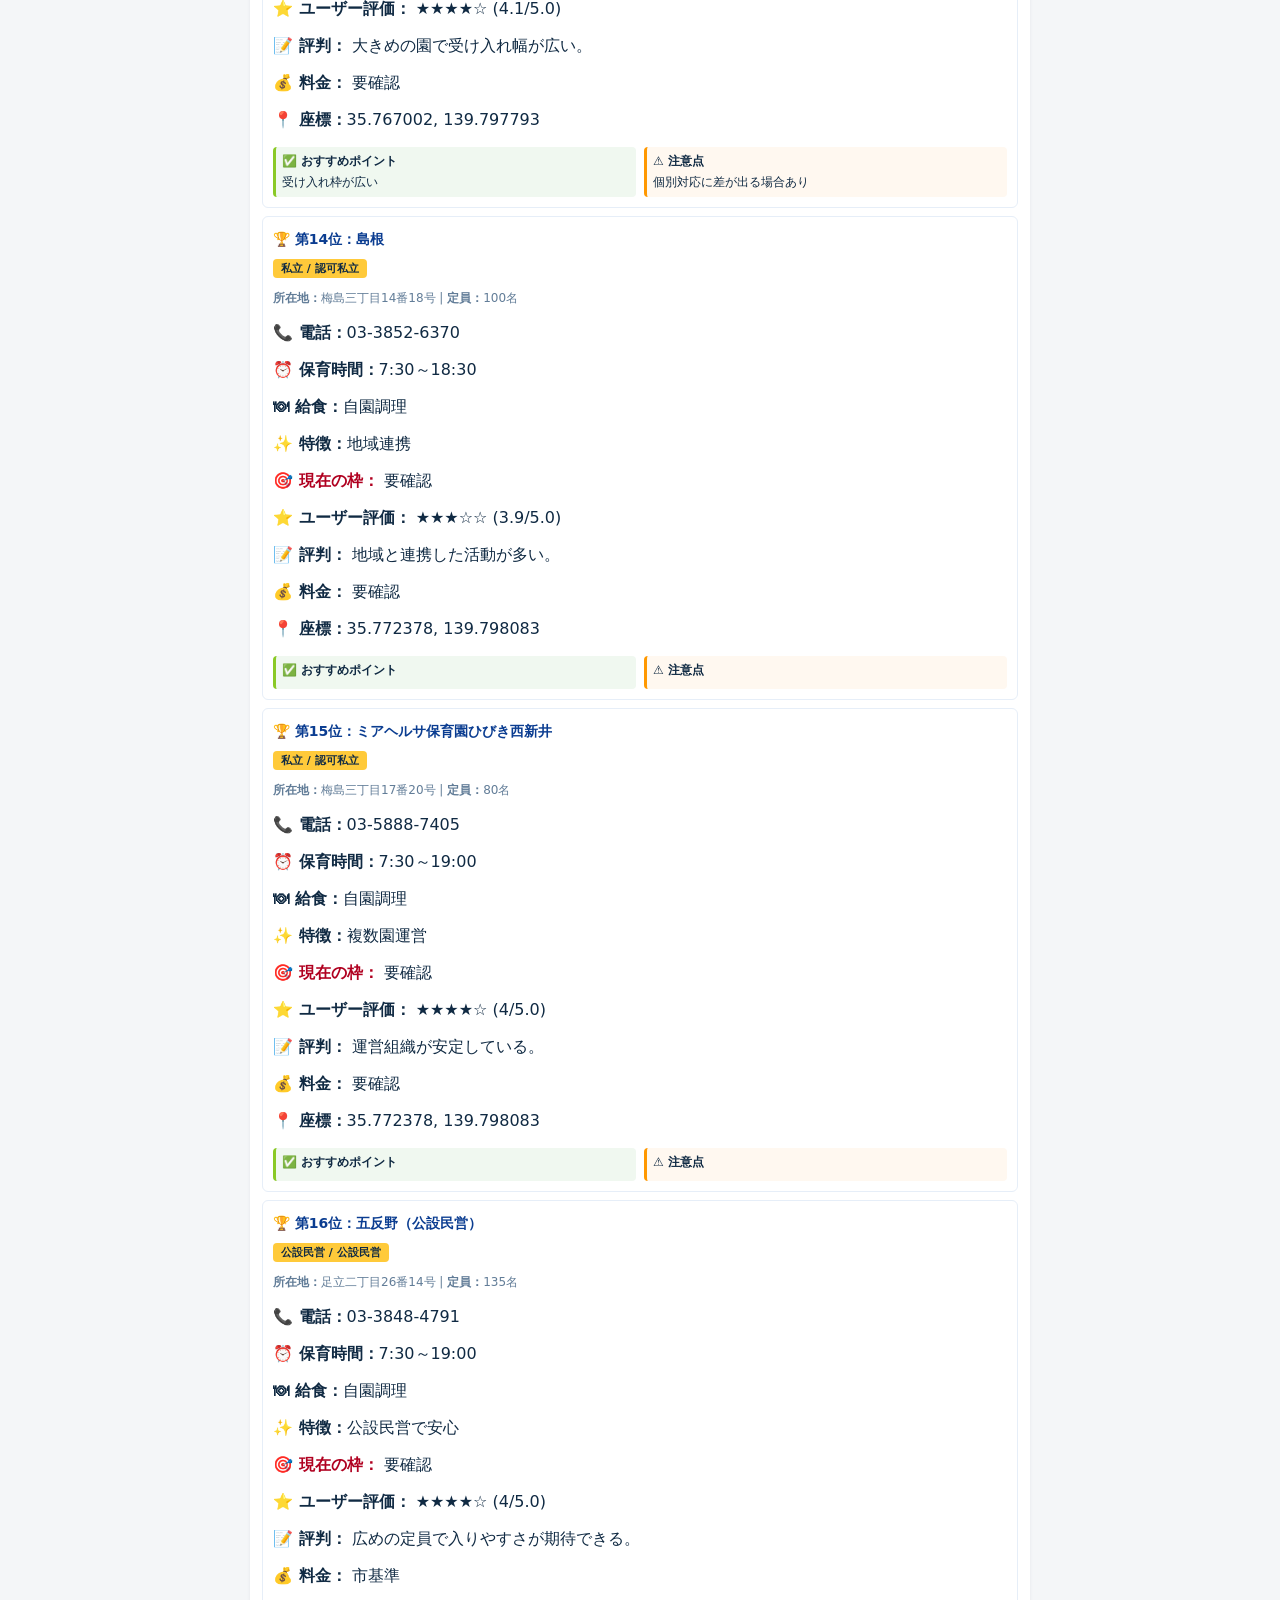
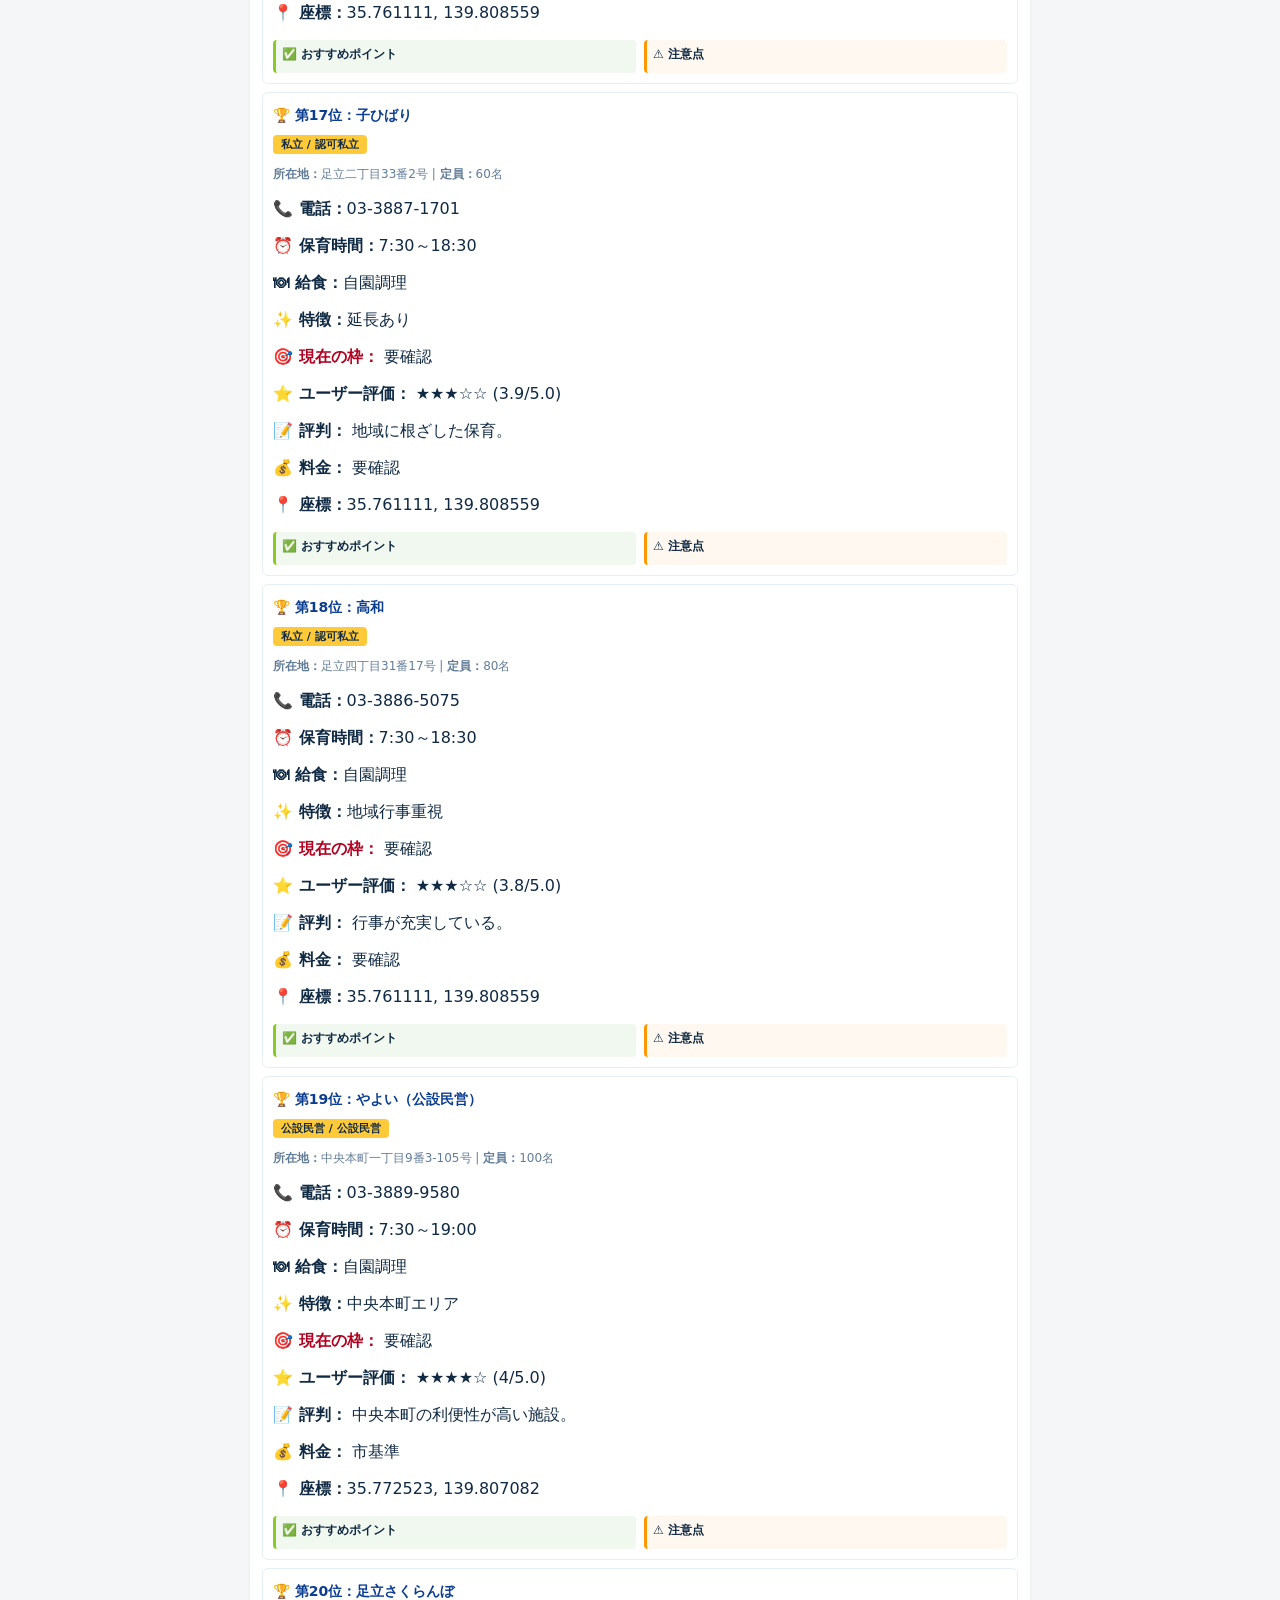
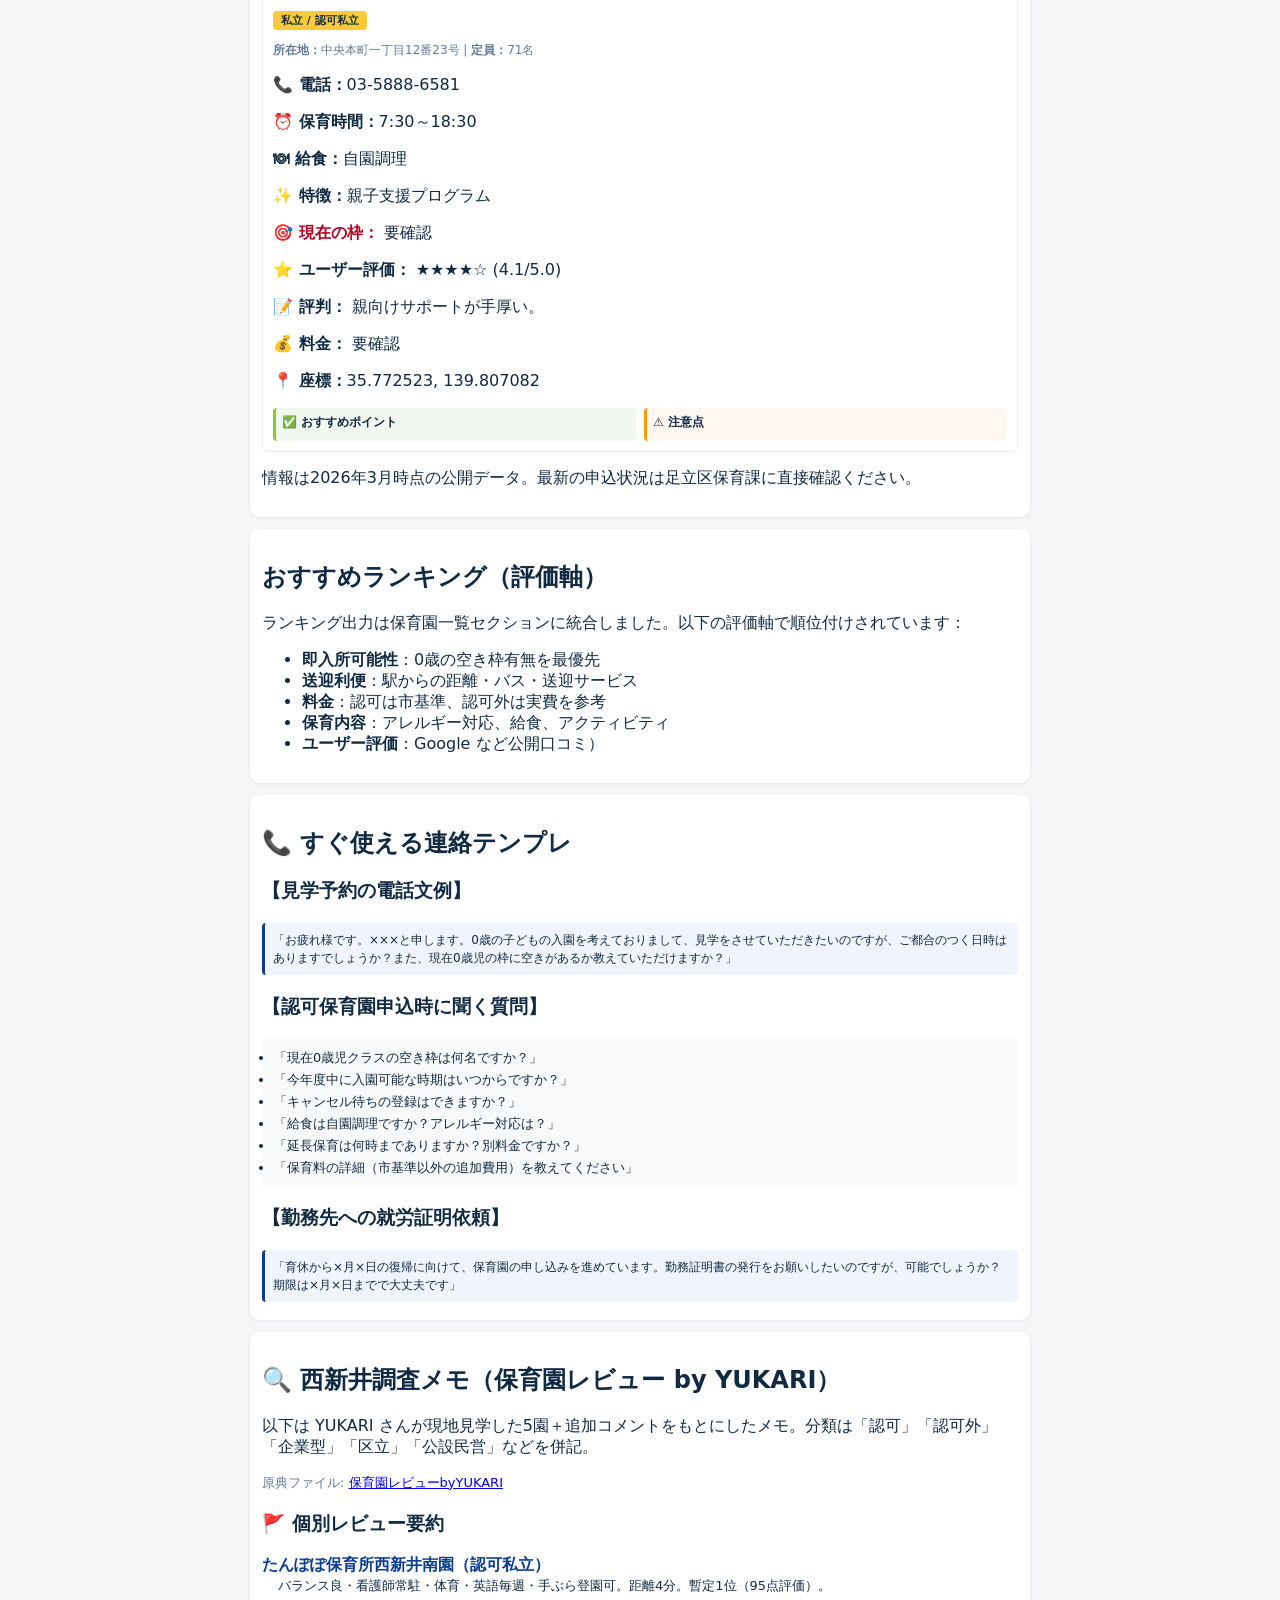
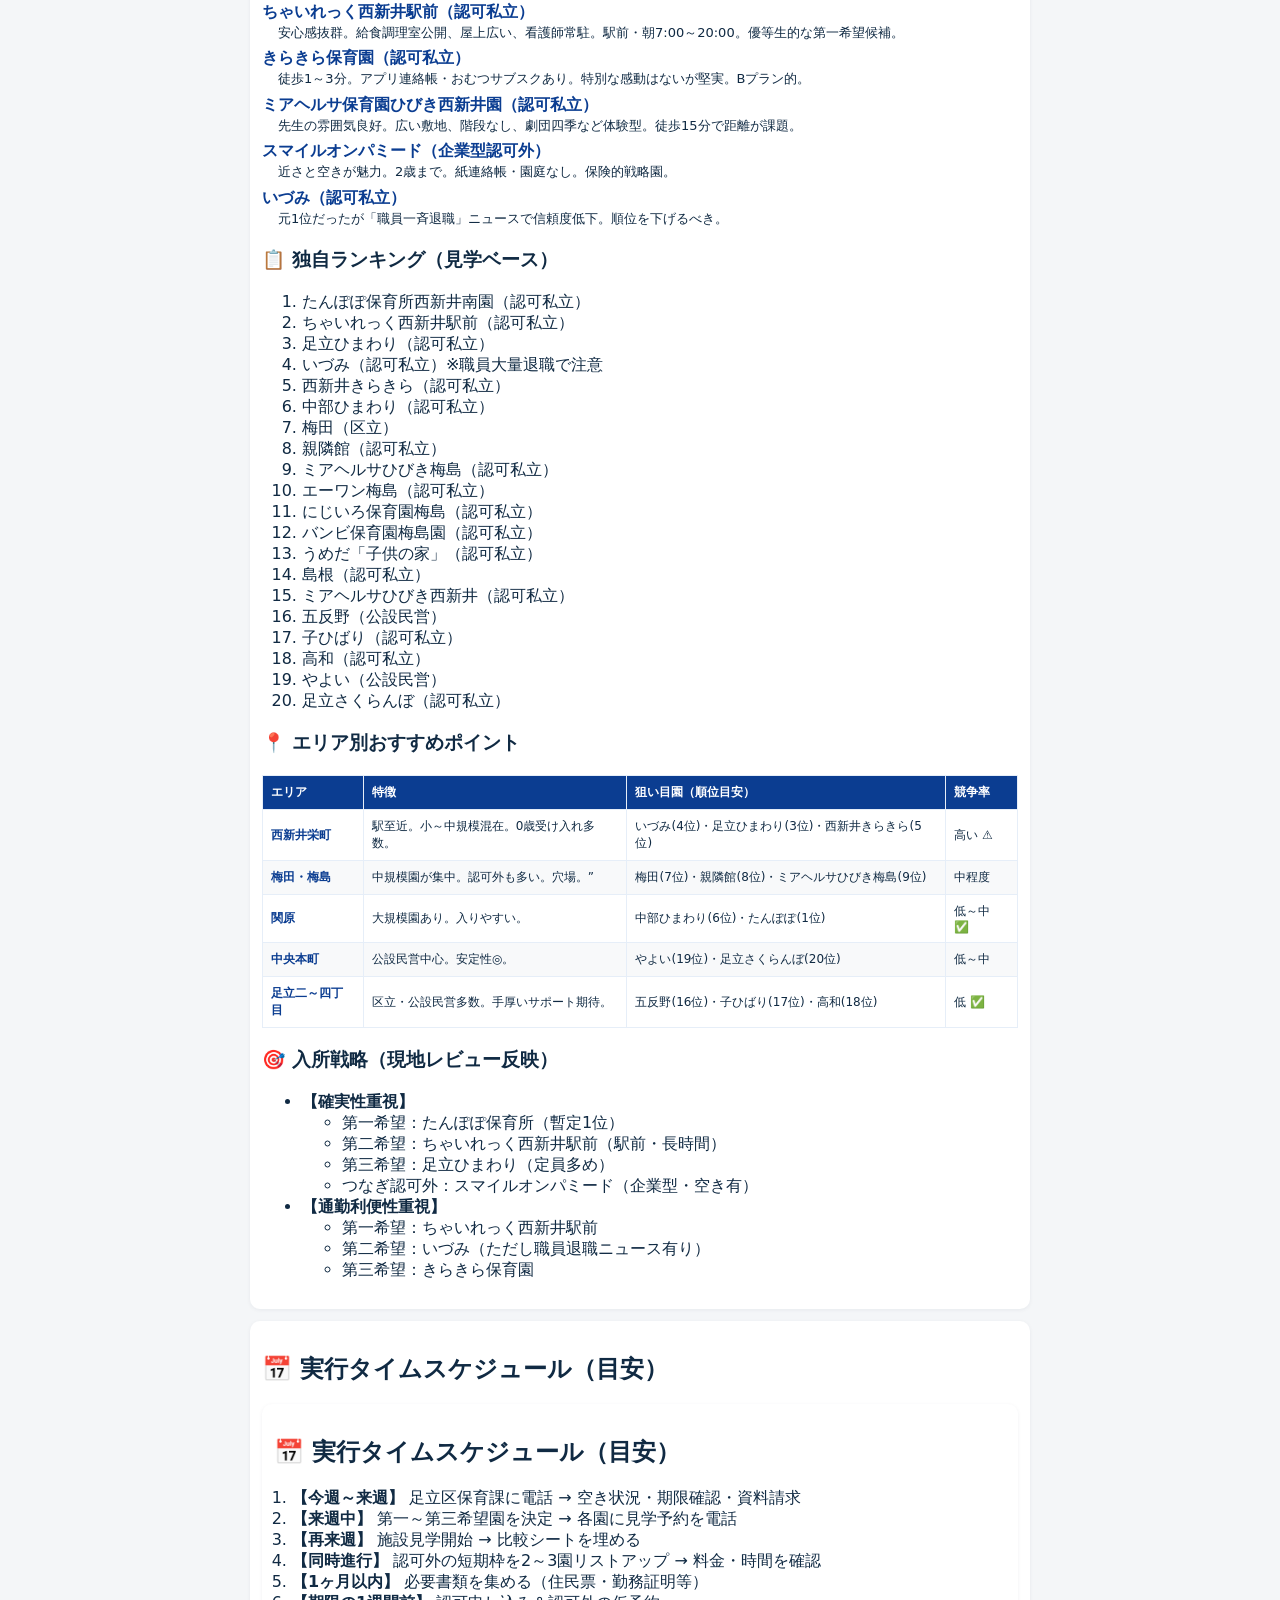
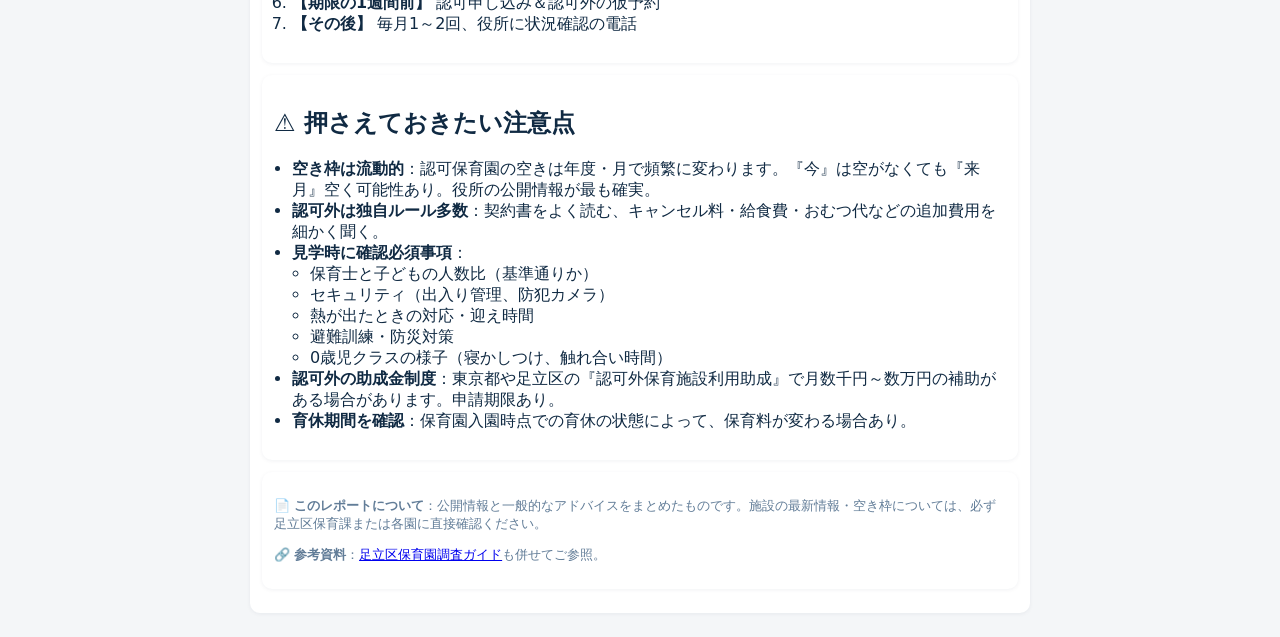
==== commit 50946fea: "Reflect YUKARI memo in report, downgrade Izumi ranking, add classification fields" ====
--- a/adachi_nishiarai_childcare_report.html
+++ b/adachi_nishiarai_childcare_report.html
@@ -113,41 +113,54 @@
   </section>
 
   <section class="memo card">
-    <h2>🔍 西新井調査メモ（独自ランキング分析）</h2>
-    
-    <h3>★TOP5ハイライト</h3>
-    <div class="top5-grid">
-      <div class="top5-item">
-        <h4>🥇 第1位：いづみ</h4>
-        <p><strong>タイプ：</strong>私立（小規模）｜<strong>定員：</strong>30名｜<strong>評価：</strong>4.1/5.0</p>
-        <p><strong>🎯 選ぶ理由：</strong>小規模で目が届く保育。0歳受け入れ＆延長保育対応。西新井栄町一丁目で駅からも近い。</p>
-        <p><strong>⚠️ 注意：</strong>定員が少ないため、早目の見学・申し込み必須。</p>
-      </div>
-      <div class="top5-item">
-        <h4>🥈 第2位：足立ひまわり</h4>
-        <p><strong>タイプ：</strong>私立｜<strong>定員：</strong>110名｜<strong>評価：</strong>4.0/5.0</p>
-        <p><strong>🎯 選ぶ理由：</strong>駅近で通勤に便利。定員110名で比較的入りやすい。延長保育対応。</p>
-        <p><strong>⚠️ 注意：</strong>人気園のため競争率が高め。複数申し込み戦略推奨。</p>
-      </div>
-      <div class="top5-item">
-        <h4>🥉 第3位：西新井きらきら（本園）</h4>
-        <p><strong>タイプ：</strong>私立｜<strong>定員：</strong>70名｜<strong>評価：</strong>4.2/5.0</p>
-        <p><strong>🎯 選ぶ理由：</strong>分園との連携で柔軟対応。0歳受け入れ。評価が最も高い。</p>
-        <p><strong>⚠️ 注意：</strong>分園ローテーションのルール確認が必須。</p>
-      </div>
-      <div class="top5-item">
-        <h4>4️⃣ 第4位：ちゃいれっく西新井駅前</h4>
-        <p><strong>タイプ：</strong>私立｜<strong>定員：</strong>60名｜<strong>評価：</strong>4.0/5.0</p>
-        <p><strong>🎯 選ぶ理由：</strong>駅前立地で最高の通勤利便性。朝7:00～夜20:00対応（最長）。</p>
-        <p><strong>⚠️ 注意：</strong>枠が取りやすいとは言えない。超人気園。</p>
-      </div>
-      <div class="top5-item">
-        <h4>5️⃣ 第5位：中部ひまわり</h4>
-        <p><strong>タイプ：</strong>私立（大規模）｜<strong>定員：</strong>124名｜<strong>評価：</strong>4.0/5.0</p>
-        <p><strong>🎯 選ぶ理由：</strong>定員が最多（124名）で入りやすさ重視。関原エリアで穴狙い園。</p>
-        <p><strong>⚠️ 注意：</strong>園児数が多いため、個別対応に差が出る可能性あり。</p>
-      </div>
-    </div>
+    <h2>🔍 西新井調査メモ（保育園レビュー by YUKARI）</h2>
+    <p>以下は YUKARI さんが現地見学した5園＋追加コメントをもとにしたメモ。分類は「認可」「認可外」「企業型」「区立」「公設民営」などを併記。</p>
+    <p class="muted">原典ファイル: <a href="保育園レビューbyYUKARI" download>保育園レビューbyYUKARI</a></p>
+
+    <h3>🚩 個別レビュー要約</h3>
+    <dl>
+      <dt>たんぽぽ保育所西新井南園（認可私立）</dt>
+      <dd>バランス良・看護師常駐・体育・英語毎週・手ぶら登園可。距離4分。暫定1位（95点評価）。</dd>
+
+      <dt>ちゃいれっく西新井駅前（認可私立）</dt>
+      <dd>安心感抜群。給食調理室公開、屋上広い、看護師常駐。駅前・朝7:00～20:00。優等生的な第一希望候補。</dd>
+
+      <dt>きらきら保育園（認可私立）</dt>
+      <dd>徒歩1～3分。アプリ連絡帳・おむつサブスクあり。特別な感動はないが堅実。Bプラン的。</dd>
+
+      <dt>ミアヘルサ保育園ひびき西新井園（認可私立）</dt>
+      <dd>先生の雰囲気良好。広い敷地、階段なし、劇団四季など体験型。徒歩15分で距離が課題。</dd>
+
+      <dt>スマイルオンパミード（企業型認可外）</dt>
+      <dd>近さと空きが魅力。2歳まで。紙連絡帳・園庭なし。保険的戦略園。</dd>
+
+      <dt>いづみ（認可私立）</dt>
+      <dd>元1位だったが「職員一斉退職」ニュースで信頼度低下。順位を下げるべき。</dd>
+    </dl>
+
+    <h3>📋 独自ランキング（見学ベース）</h3>
+    <ol>
+      <li>たんぽぽ保育所西新井南園（認可私立）</li>
+      <li>ちゃいれっく西新井駅前（認可私立）</li>
+      <li>足立ひまわり（認可私立）</li>
+      <li>いづみ（認可私立）※職員大量退職で注意</li>
+      <li>西新井きらきら（認可私立）</li>
+      <li>中部ひまわり（認可私立）</li>
+      <li>梅田（区立）</li>
+      <li>親隣館（認可私立）</li>
+      <li>ミアヘルサひびき梅島（認可私立）</li>
+      <li>エーワン梅島（認可私立）</li>
+      <li>にじいろ保育園梅島（認可私立）</li>
+      <li>バンビ保育園梅島園（認可私立）</li>
+      <li>うめだ「子供の家」（認可私立）</li>
+      <li>島根（認可私立）</li>
+      <li>ミアヘルサひびき西新井（認可私立）</li>
+      <li>五反野（公設民営）</li>
+      <li>子ひばり（認可私立）</li>
+      <li>高和（認可私立）</li>
+      <li>やよい（公設民営）</li>
+      <li>足立さくらんぼ（認可私立）</li>
+    </ol>
 
     <h3>📍 エリア別おすすめポイント</h3>
     <table class="area-table">
@@ -155,7 +168,7 @@
         <tr>
           <th>エリア</th>
           <th>特徴</th>
-          <th>狙い目園（ランキング上位）</th>
+          <th>狙い目園（順位目安）</th>
           <th>競争率</th>
         </tr>
       </thead>
@@ -163,74 +176,58 @@
         <tr>
           <td><strong>西新井栄町</strong></td>
           <td>駅至近。小～中規模混在。0歳受け入れ多数。</td>
-          <td>いづみ(1位)、足立ひまわり(2位)、西新井きらきら(3位)</td>
+          <td>いづみ(4位)・足立ひまわり(3位)・西新井きらきら(5位)</td>
           <td>高い ⚠️</td>
         </tr>
         <tr>
           <td><strong>梅田・梅島</strong></td>
-          <td>中規模園が集中。認可外も多い。穴場エリア。</td>
-          <td>梅田(7位)、親隣館(8位)、ミアヘルサひびき梅島(9位)</td>
+          <td>中規模園が集中。認可外も多い。穴場。”</td>
+          <td>梅田(7位)・親隣館(8位)・ミアヘルサひびき梅島(9位)</td>
           <td>中程度</td>
         </tr>
         <tr>
           <td><strong>関原</strong></td>
-          <td>大規模園あり。入所しやすい傾向。アクセス◎。</td>
-          <td>中部ひまわり(5位)、たんぽぽ保育所西新井南園(6位)</td>
+          <td>大規模園あり。入りやすい。</td>
+          <td>中部ひまわり(6位)・たんぽぽ(1位)</td>
           <td>低～中 ✅</td>
         </tr>
         <tr>
           <td><strong>中央本町</strong></td>
-          <td>公設民営が中心。安定性重視なら◎。</td>
-          <td>やよい(19位)、足立さくらんぼ(20位)</td>
+          <td>公設民営中心。安定性◎。</td>
+          <td>やよい(19位)・足立さくらんぼ(20位)</td>
           <td>低～中</td>
         </tr>
         <tr>
           <td><strong>足立二～四丁目</strong></td>
           <td>区立・公設民営多数。手厚いサポート期待。</td>
-          <td>五反野(16位)、子ひばり(17位)、高和(18位)</td>
+          <td>五反野(16位)・子ひばり(17位)・高和(18位)</td>
           <td>低 ✅</td>
         </tr>
       </tbody>
     </table>
 
-    <h3>🎯 入所戦略（独自判断）</h3>
+    <h3>🎯 入所戦略（現地レビュー反映）</h3>
     <ul>
       <li><strong>【確実性重視】</strong>
         <ul>
-          <li>第一希望：関原エリア（中部ひまわり/たんぽぽ）← 競争率低で入りやすい</li>
-          <li>第二希望：梅田エリア（親隣館/ミアヘルサ） ← 穴場園が多い</li>
-          <li>第三希望：西新井栄町（いづみ/足立ひまわり） ← 通勤最短だが競争激戦</li>
+          <li>第一希望：たんぽぽ保育所（暫定1位）</li>
+          <li>第二希望：ちゃいれっく西新井駅前（駅前・長時間）</li>
+          <li>第三希望：足立ひまわり（定員多め）</li>
+          <li>つなぎ認可外：スマイルオンパミード（企業型・空き有）</li>
         </ul>
       </li>
       <li><strong>【通勤利便性重視】</strong>
         <ul>
-          <li>第一希望：ちゃいれっく西新井駅前 ← 朝夜7:00～20:00、駅前</li>
-          <li>第二希望：足立ひまわり ← 定員110名で若干入りやすい</li>
-          <li>つなぎ認可外：西新井栄町の認可外（やぶりかぶり） ← に登録</li>
+          <li>第一希望：ちゃいれっく西新井駅前</li>
+          <li>第二希望：いづみ（ただし職員退職ニュース有り）</li>
+          <li>第三希望：きらきら保育園</li>
         </ul>
       </li>
-      <li><strong>【コスト低重視】</strong>
-        <ul>
-          <li>第一希望：五反野(公設民営/市基準) ← 安定＆料金◎</li>
-          <li>第二希望：梅田(区立) ← 運営安定感◎</li>
-          <li>第三希望：中部ひまわり(定員多) ← 比較的入りやすい</li>
-        </ul>
-      </li>
-    </ul>
-
-    <h3>📊 全20園の比較まとめ</h3>
-    <p class="muted">ランキングは「0歳入所可能性」「通勤利便性」「料金」「保育内容」「口コミ評価」を総合評価。最新の空き状況は足立区保育課に直接確認してください。</p>
-    <div id="comparison-summary">
-      <p style="font-size:0.9em;line-height:1.8;">
-        <strong>🏆 即入所可能性TOP3：</strong> いづみ、足立ひまわり、西新井きらきら<br>
-        <strong>🚇 通勤利便性TOP3：</strong> ちゃいれっく西新井駅前、足立ひまわり、いづみ<br>
-        <strong>💰 料金優遇TOP3：</strong> 五反野(公設民営)、梅田(区立)、やよい(公設民営)<br>
-        <strong>⭐ ユーザー評価TOP3：</strong> 西新井きらきら(4.2)、いづみ(4.1)、ミアヘルサひびき梅島(4.1)、うめだ「子供の家」(4.1)、足立さくらんぼ(4.1)<br>
-        <strong>🎯 総合おすすめ1園：</strong> 「いづみ」(小規模で目が届く、評価高い、駅近) 【ただし競争率激戦】
-      </p>
-    </div>
-  </section>
-
+    </ul>
+
+  </section>
+  <section class="strategy card">
+    <h2>📅 実行タイムスケジュール（目安）</h2>
   <section class="strategy card">
     <h2>📅 実行タイムスケジュール（目安）</h2>
     <ol>
--- a/report.css
+++ b/report.css
@@ -39,6 +39,9 @@
 .area-table tbody tr:hover{background:#f0f4ff}
 .area-table strong{color:#0b3d91}
 #comparison-summary{background:#f0f4ff;padding:10px;border-radius:6px;border-left:4px solid #0b3d91;margin:10px 0}
+dl{margin:8px 0}
+dt{font-weight:bold;color:#0b3d91;margin-top:6px}
+dd{margin-left:16px;font-size:13px;line-height:1.5}
 @media (max-width:600px){body{padding:8px}.container{padding:0}.pros-cons{grid-template-columns:1fr}.top5-grid{grid-template-columns:1fr}.area-table{font-size:11px}.area-table th,.area-table td{padding:6px}}
 @media print{body{background:#fff} .actions{display:none} .card{box-shadow:none;border:1px solid #ddd} header h1{font-size:18px}}
 
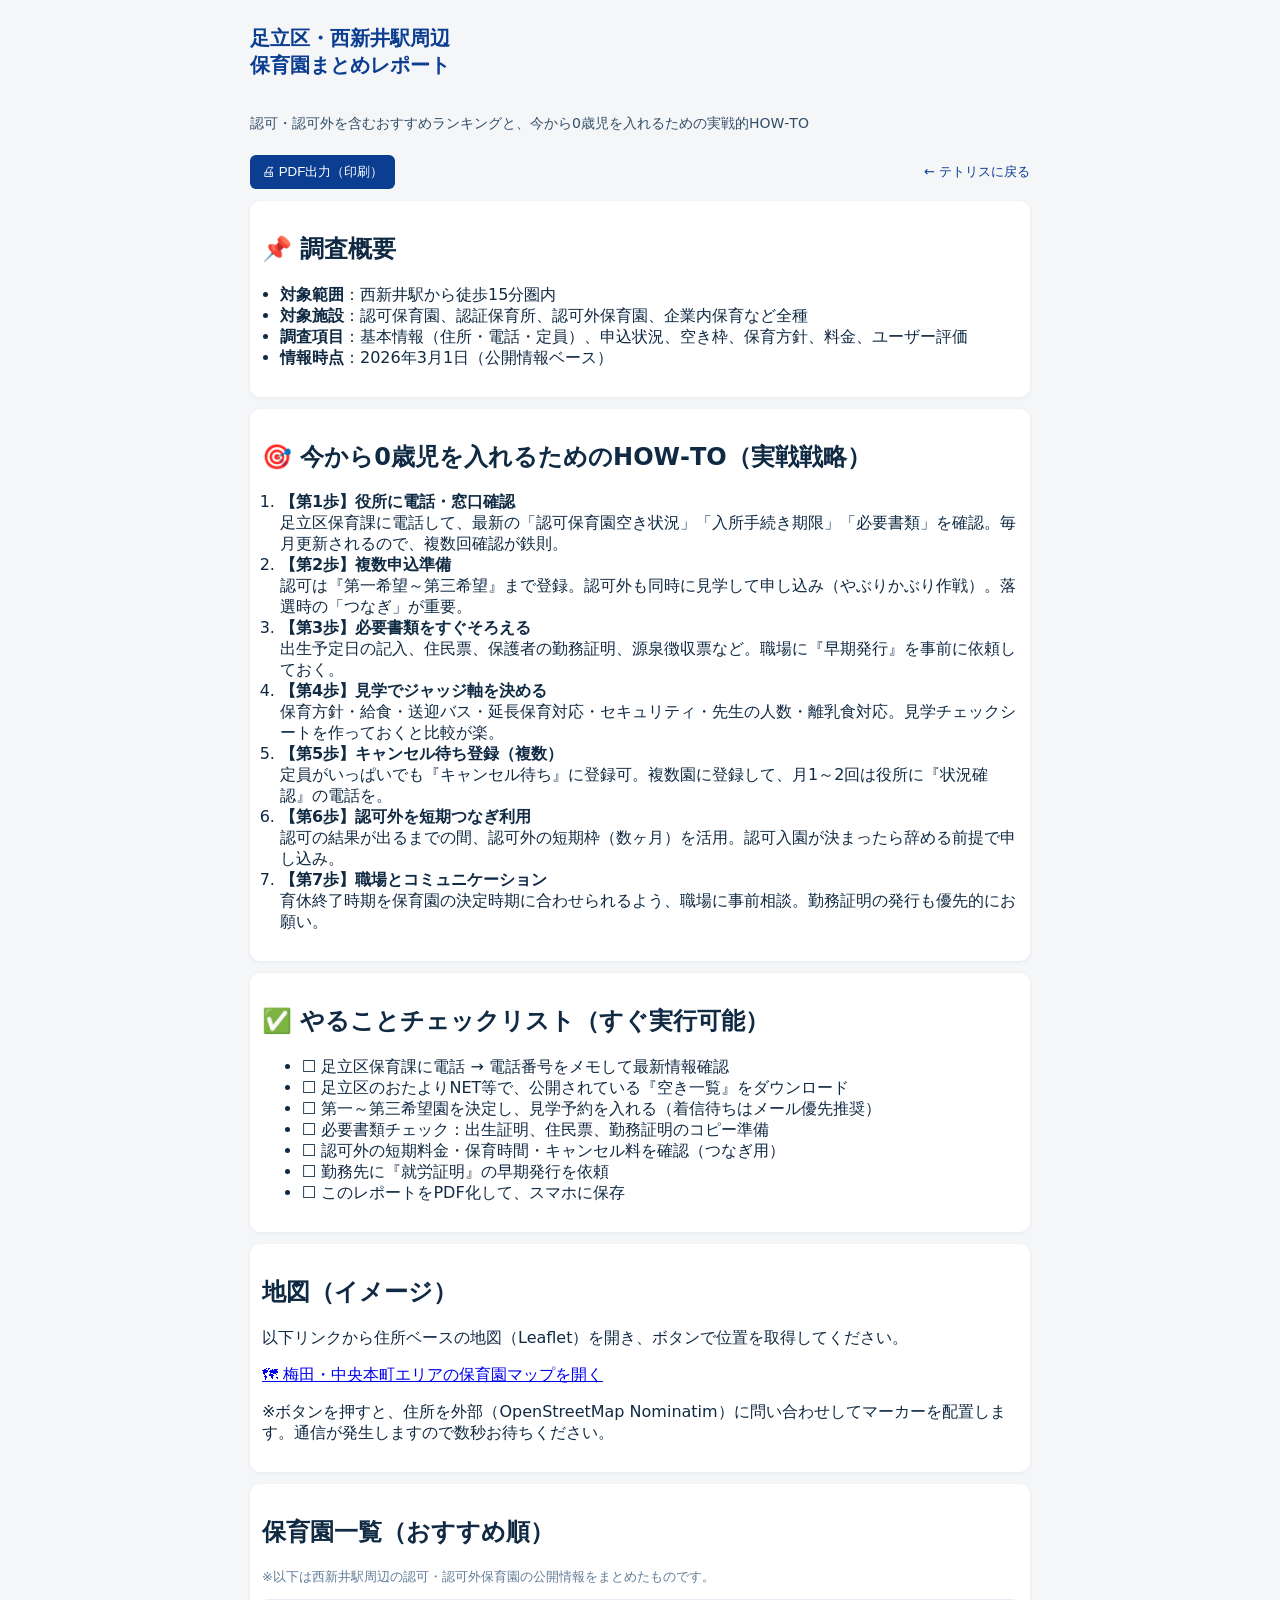
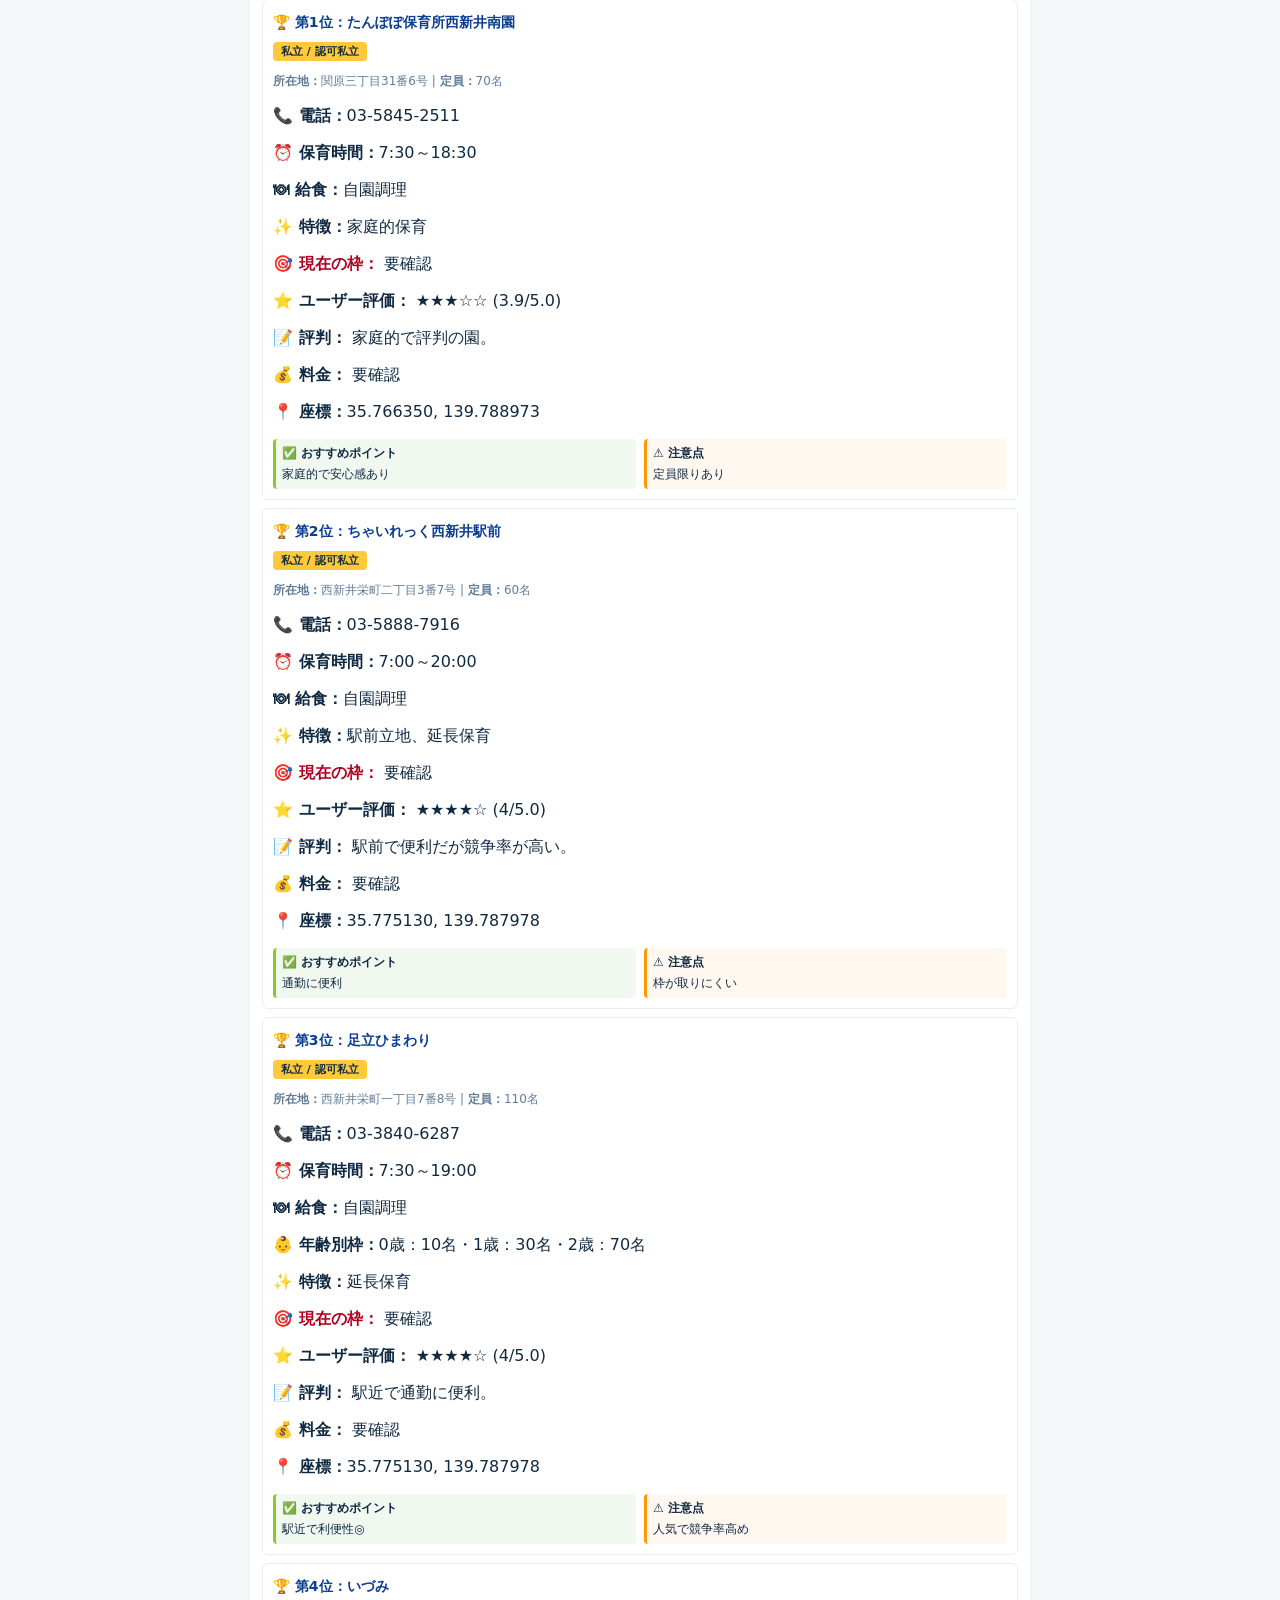
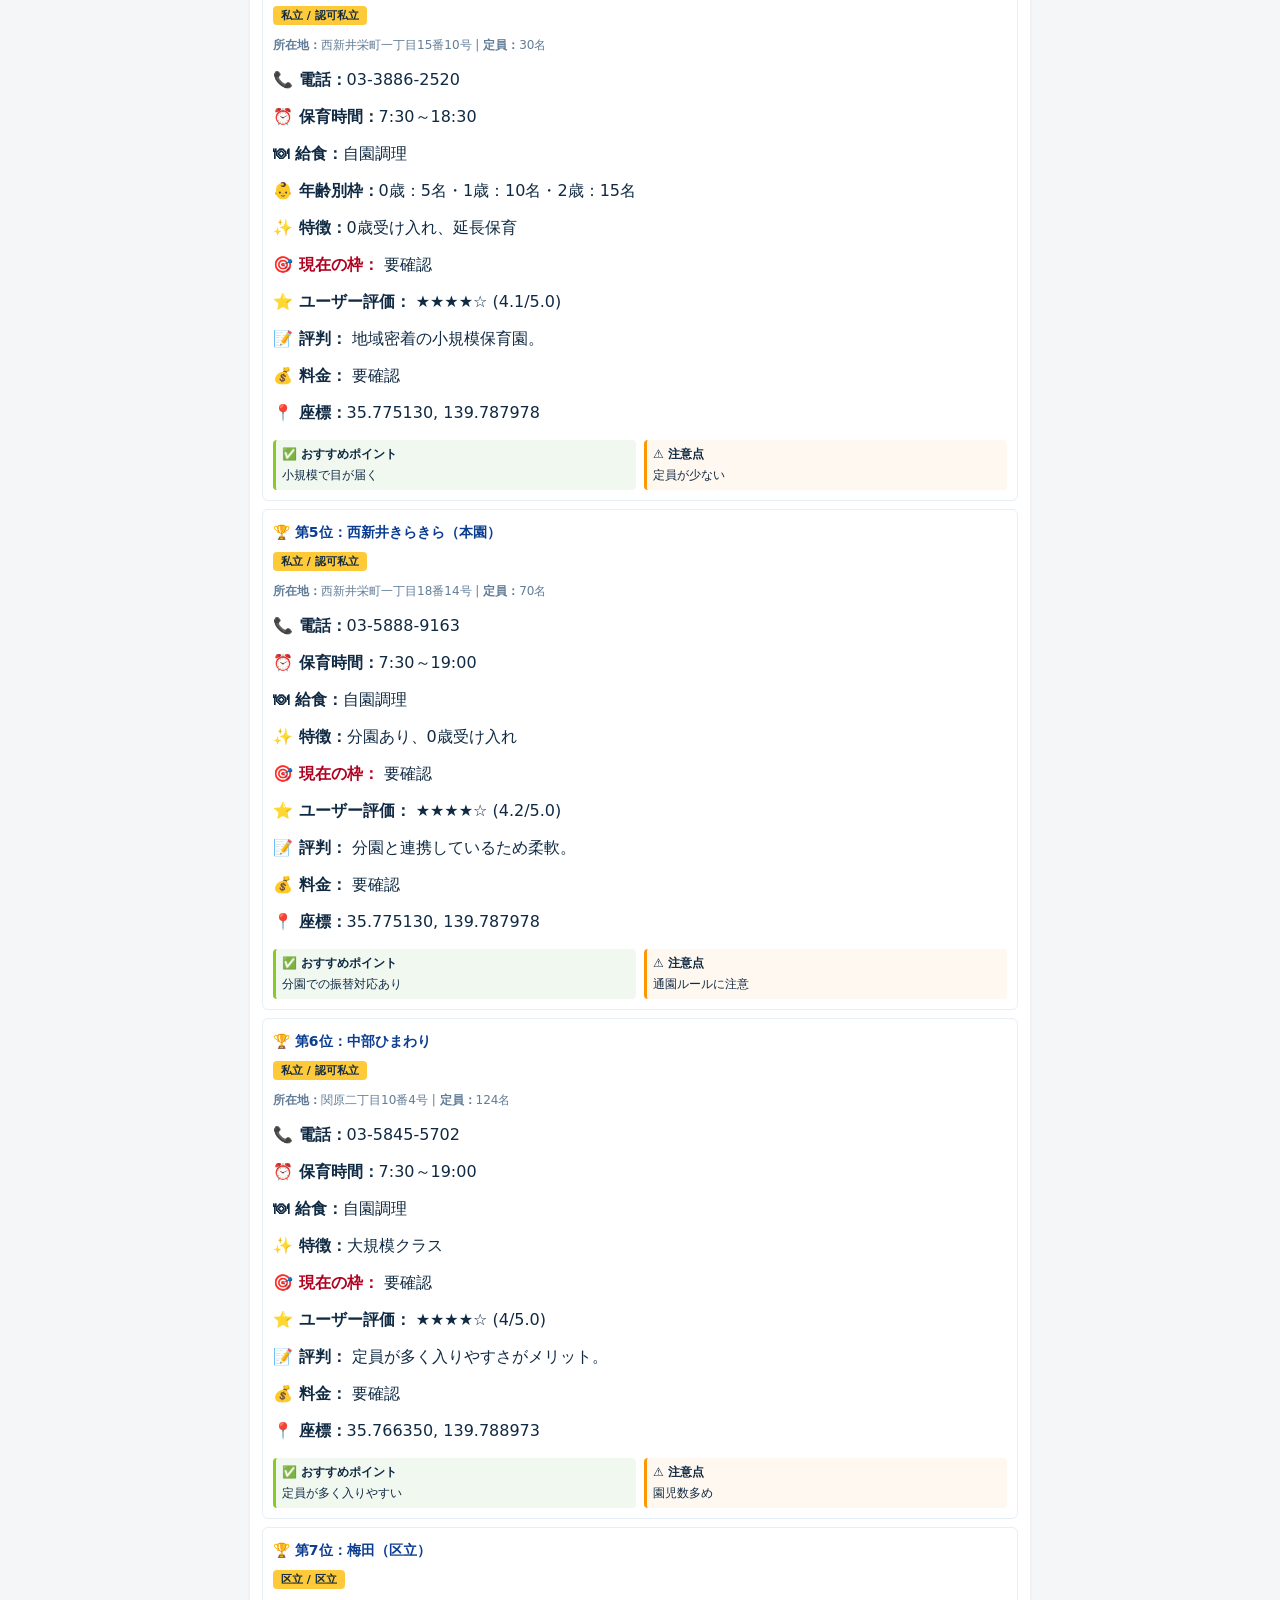
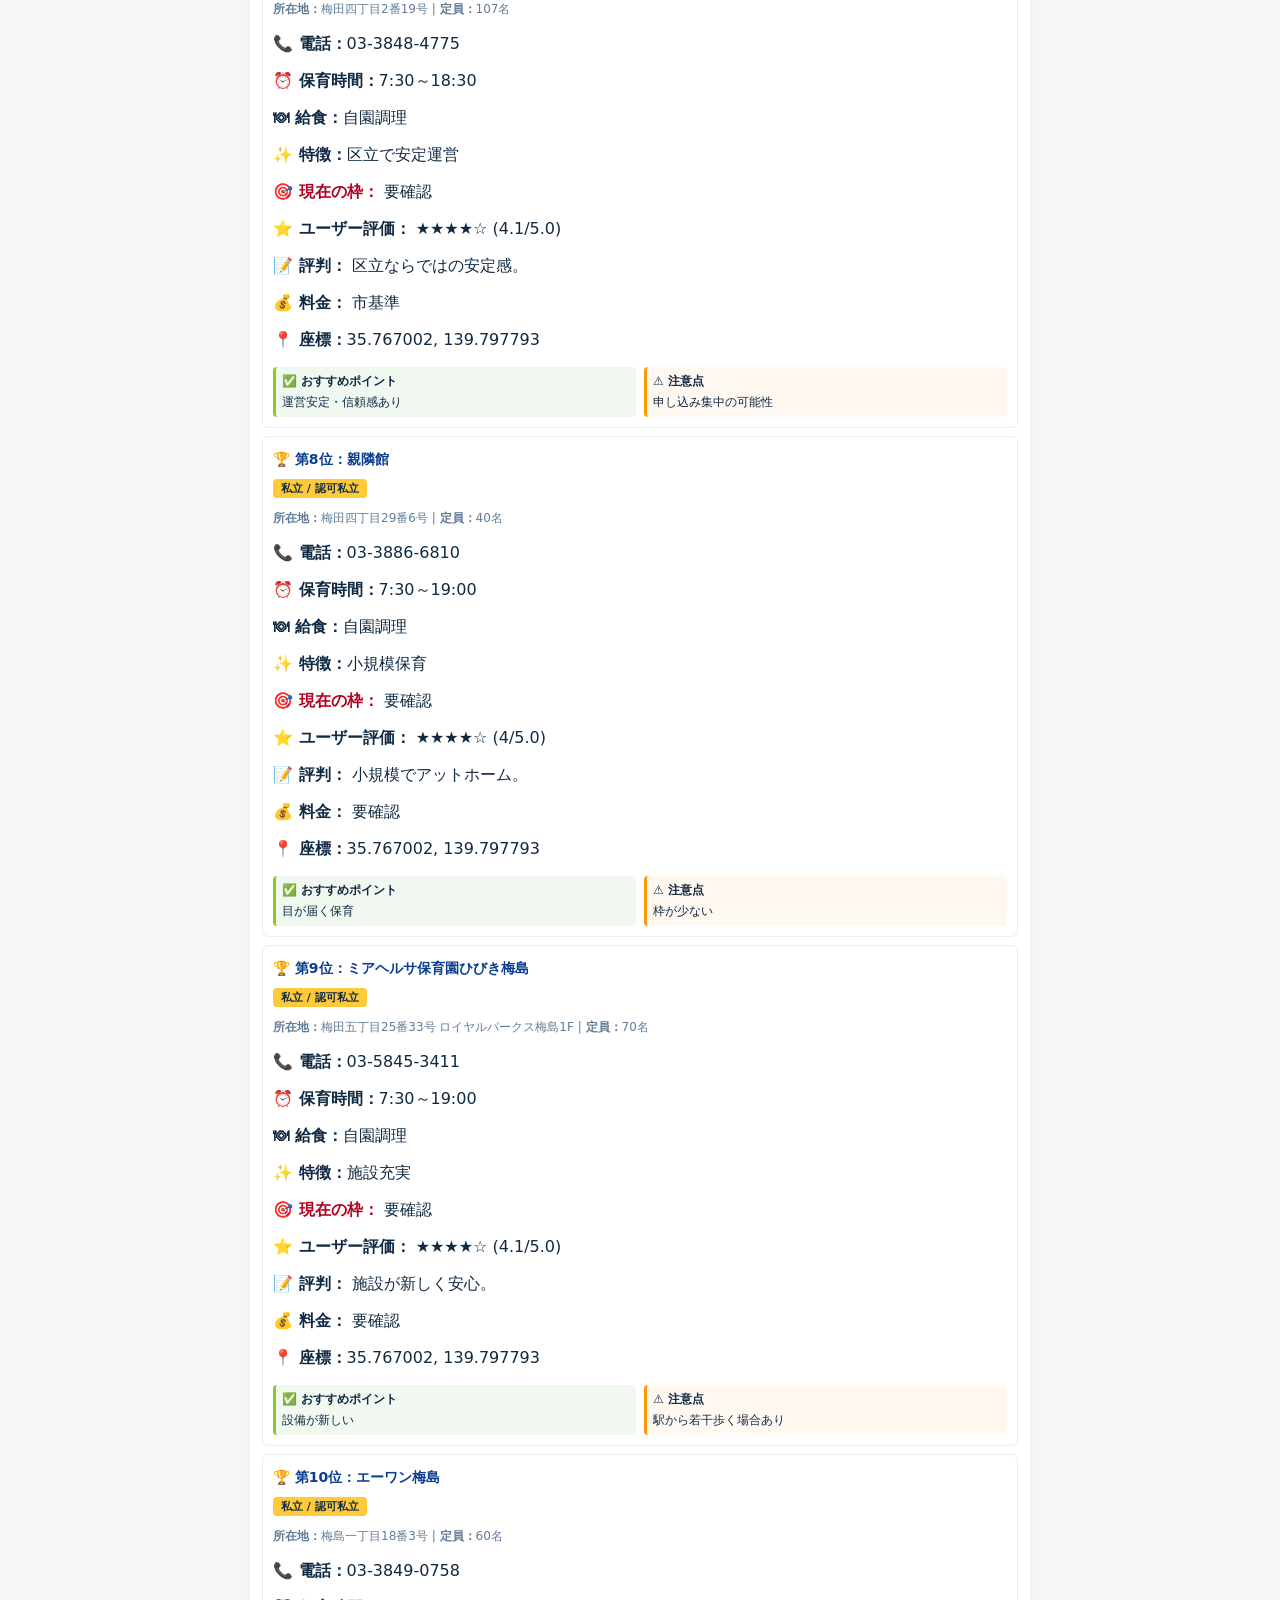
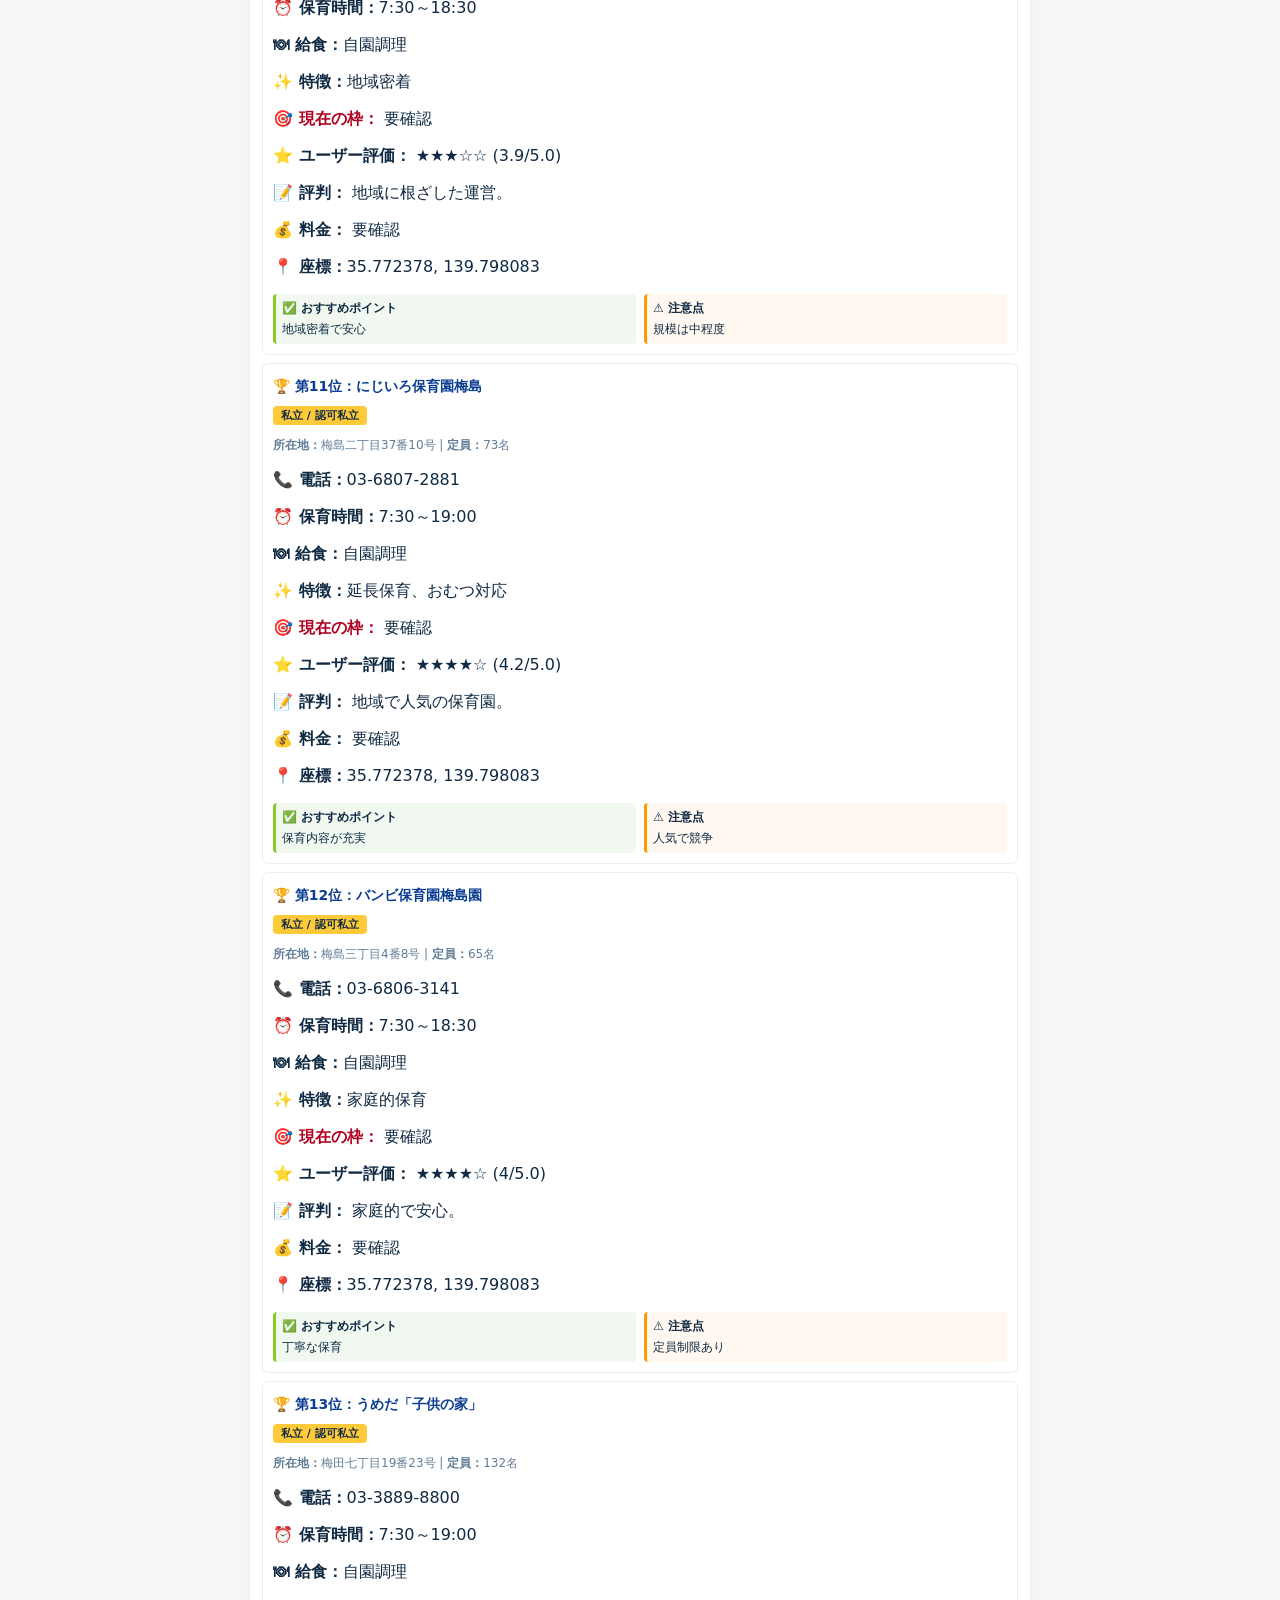
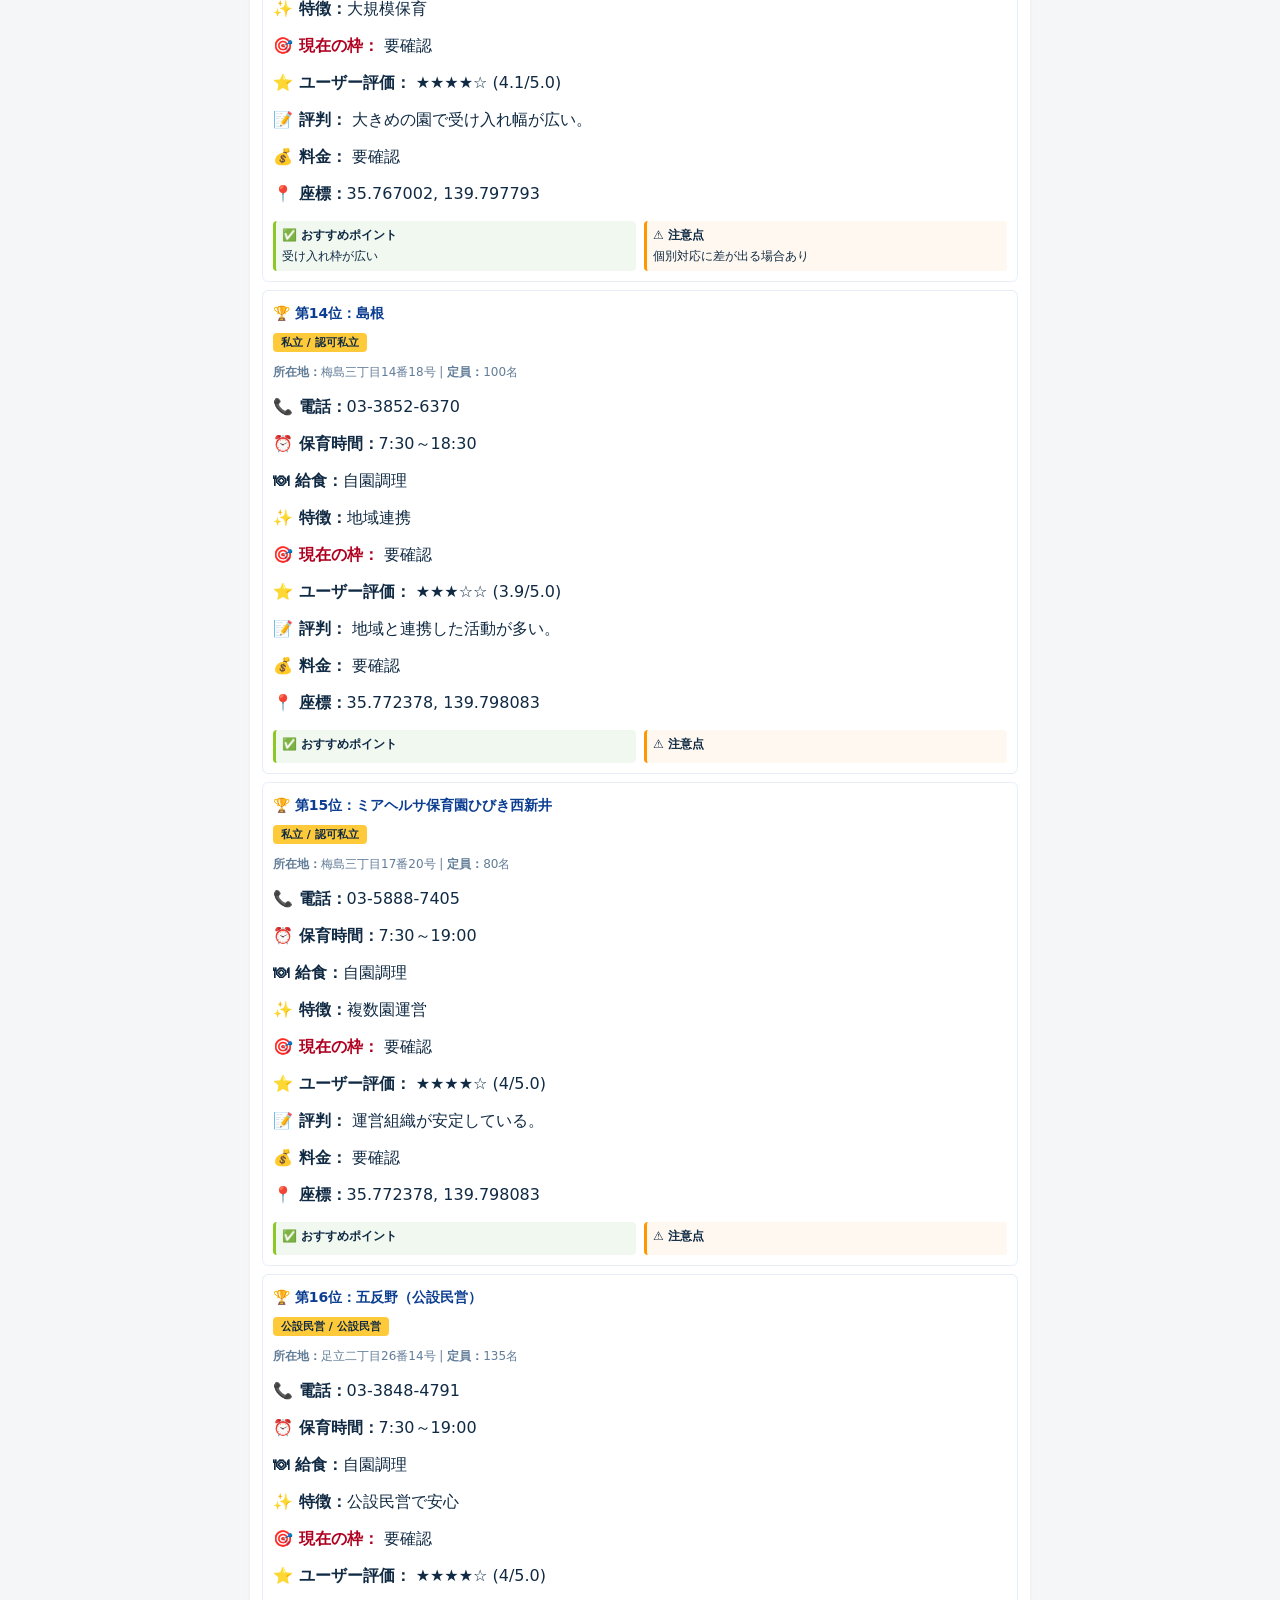
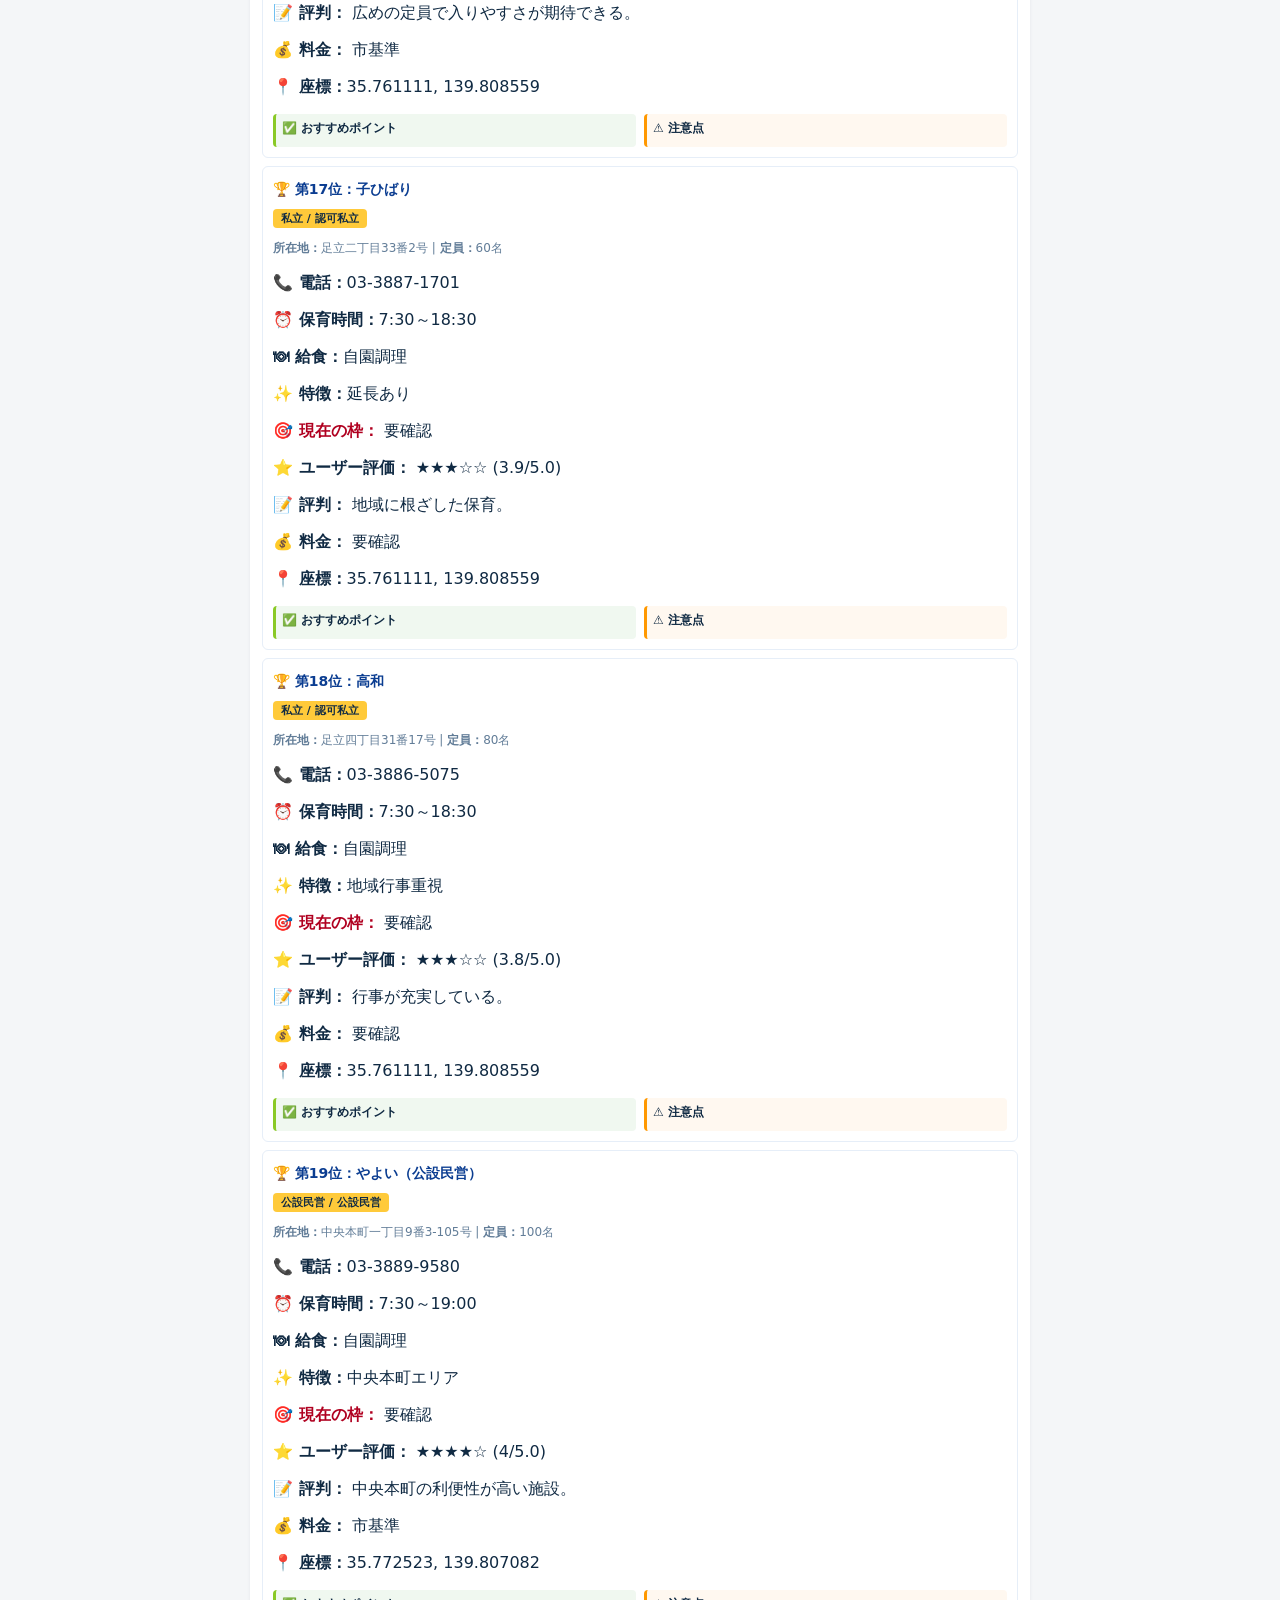
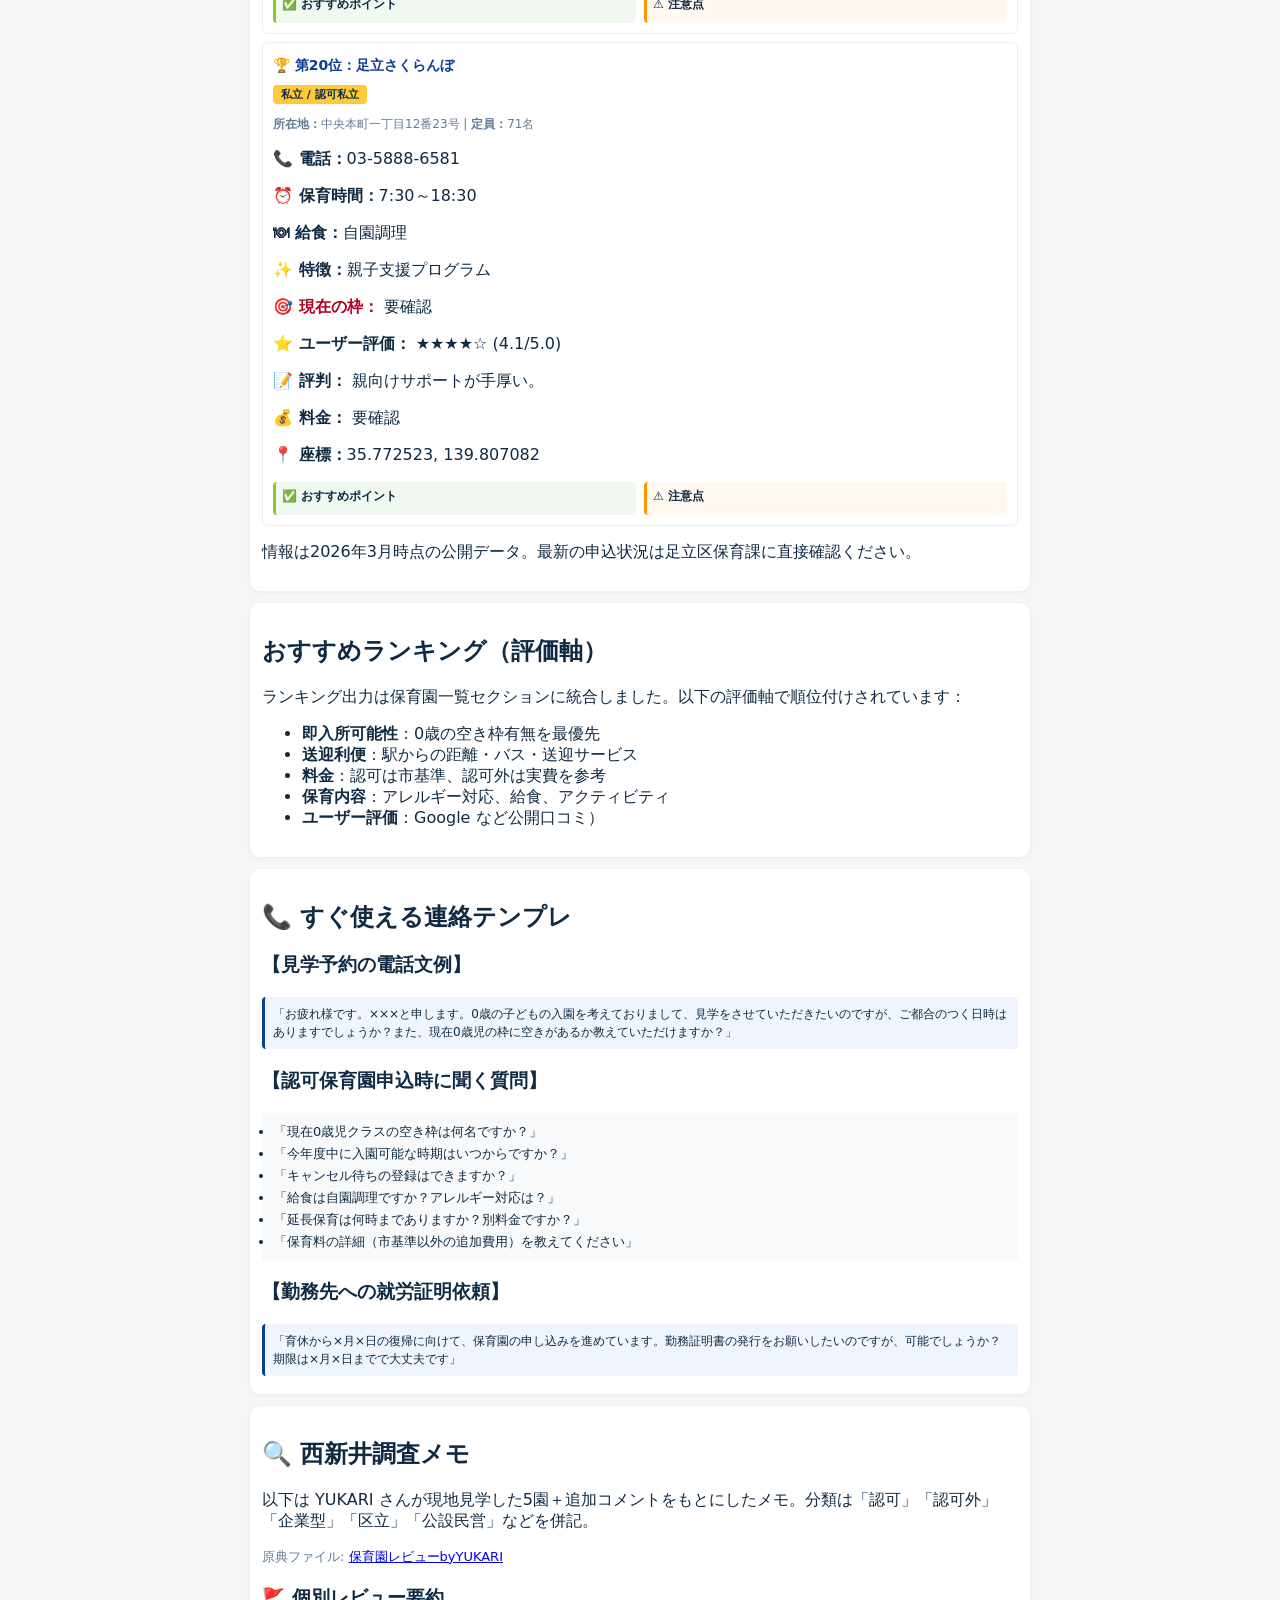
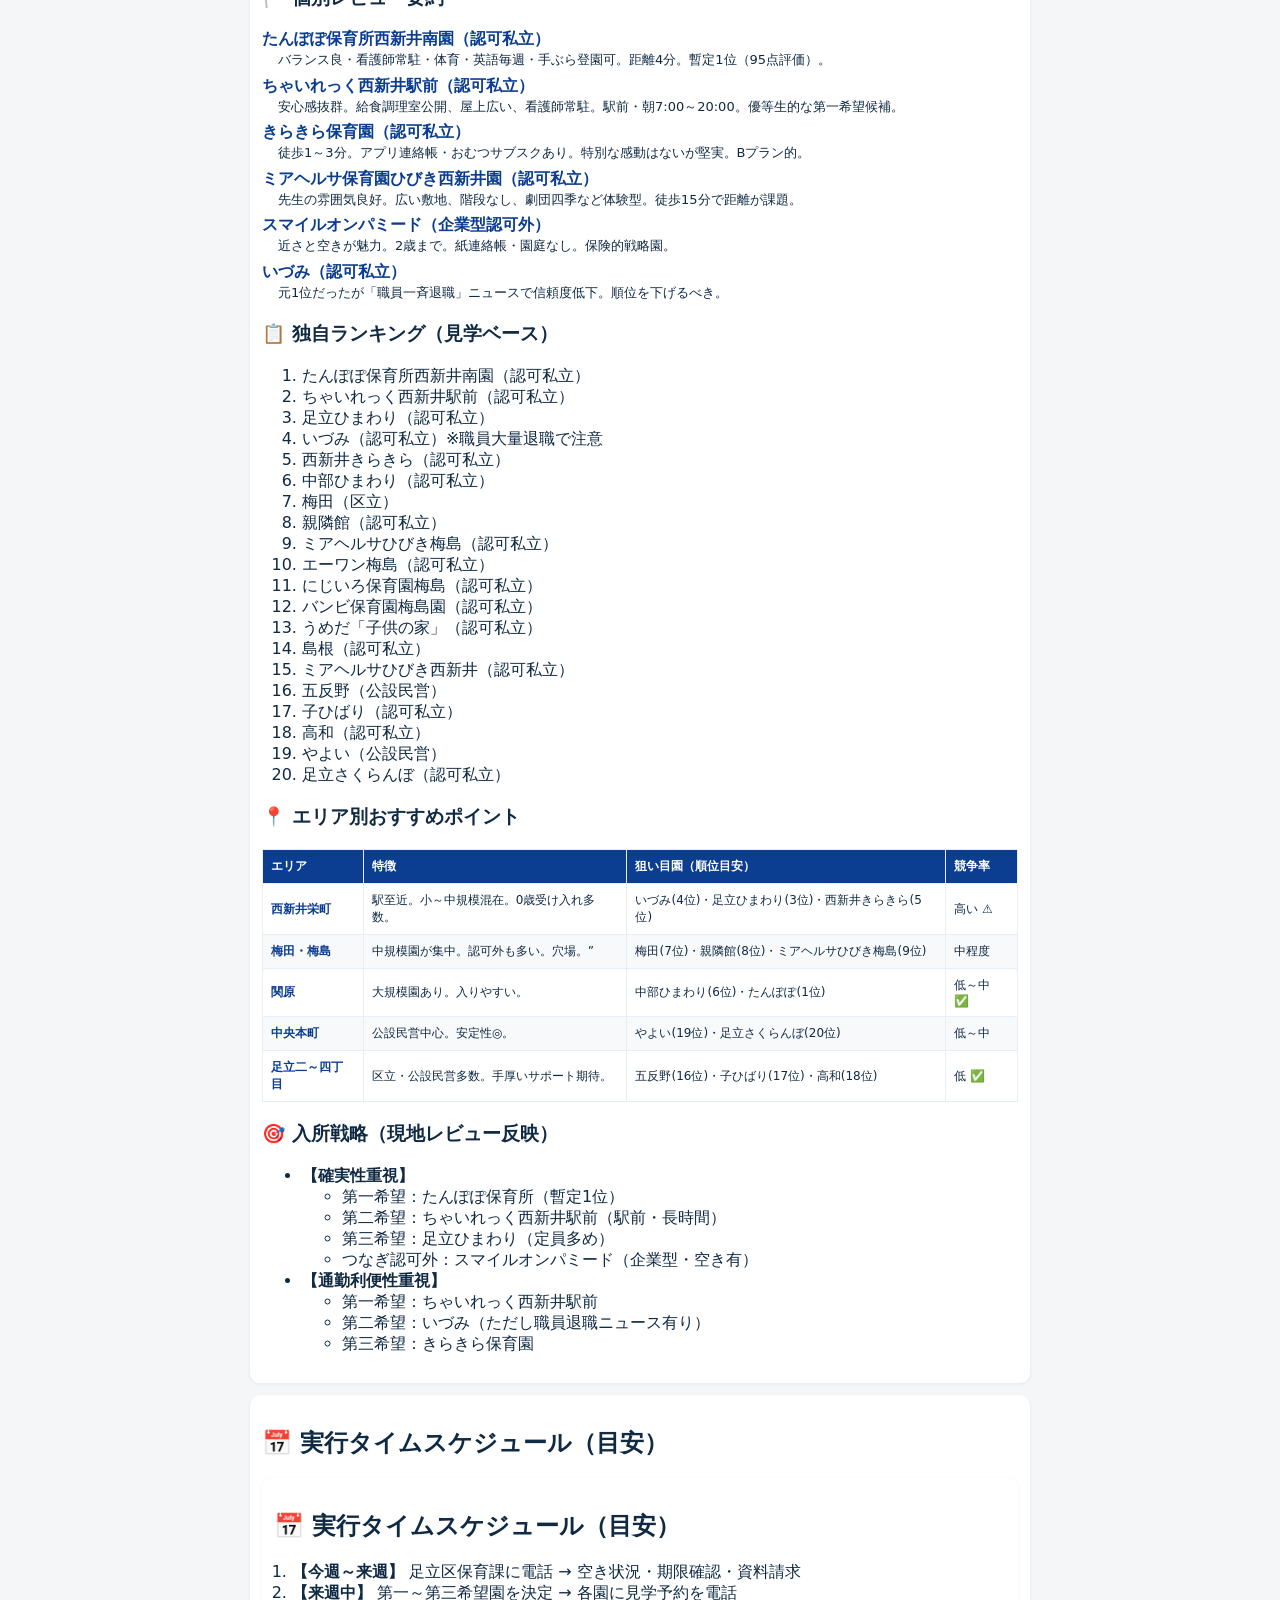
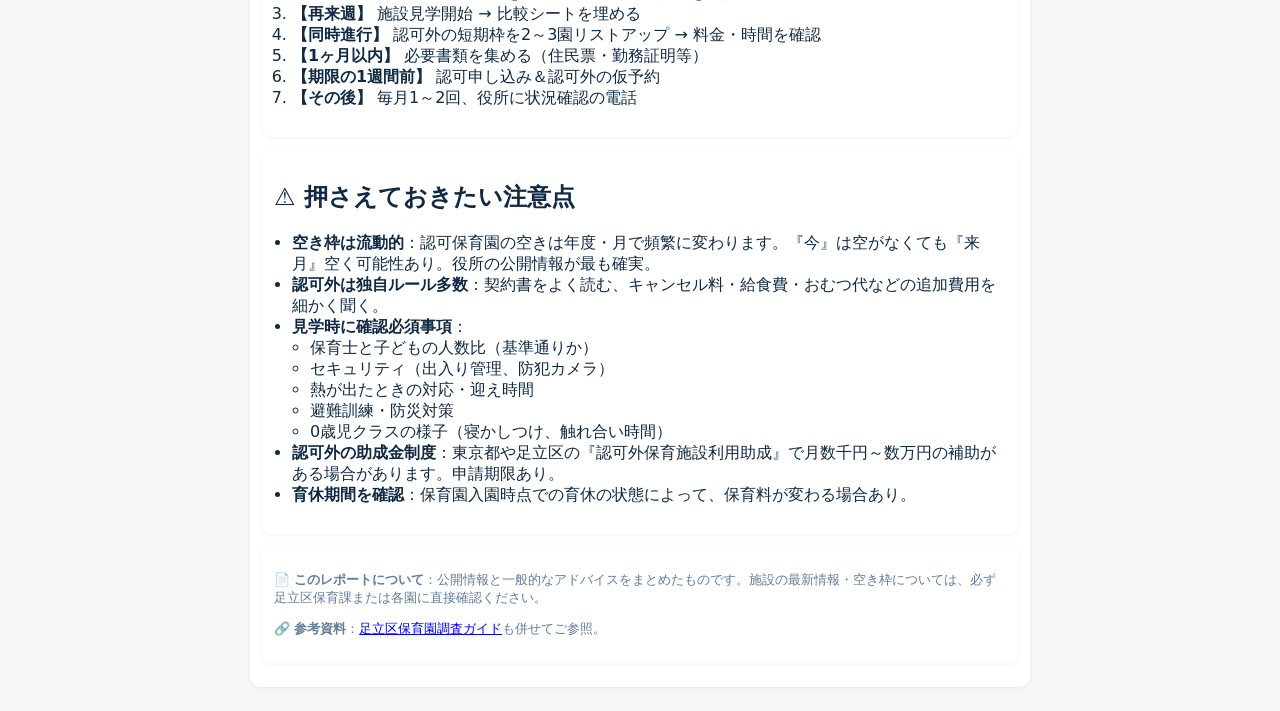
==== commit 2d267680: "Sort listing by ranking, show classification and ageSlots; remove YUKARI from memo title" ====
--- a/adachi_nishiarai_childcare_report.html
+++ b/adachi_nishiarai_childcare_report.html
@@ -113,7 +113,7 @@
   </section>
 
   <section class="memo card">
-    <h2>🔍 西新井調査メモ（保育園レビュー by YUKARI）</h2>
+    <h2>🔍 西新井調査メモ</h2>
     <p>以下は YUKARI さんが現地見学した5園＋追加コメントをもとにしたメモ。分類は「認可」「認可外」「企業型」「区立」「公設民営」などを併記。</p>
     <p class="muted">原典ファイル: <a href="保育園レビューbyYUKARI" download>保育園レビューbyYUKARI</a></p>
 
